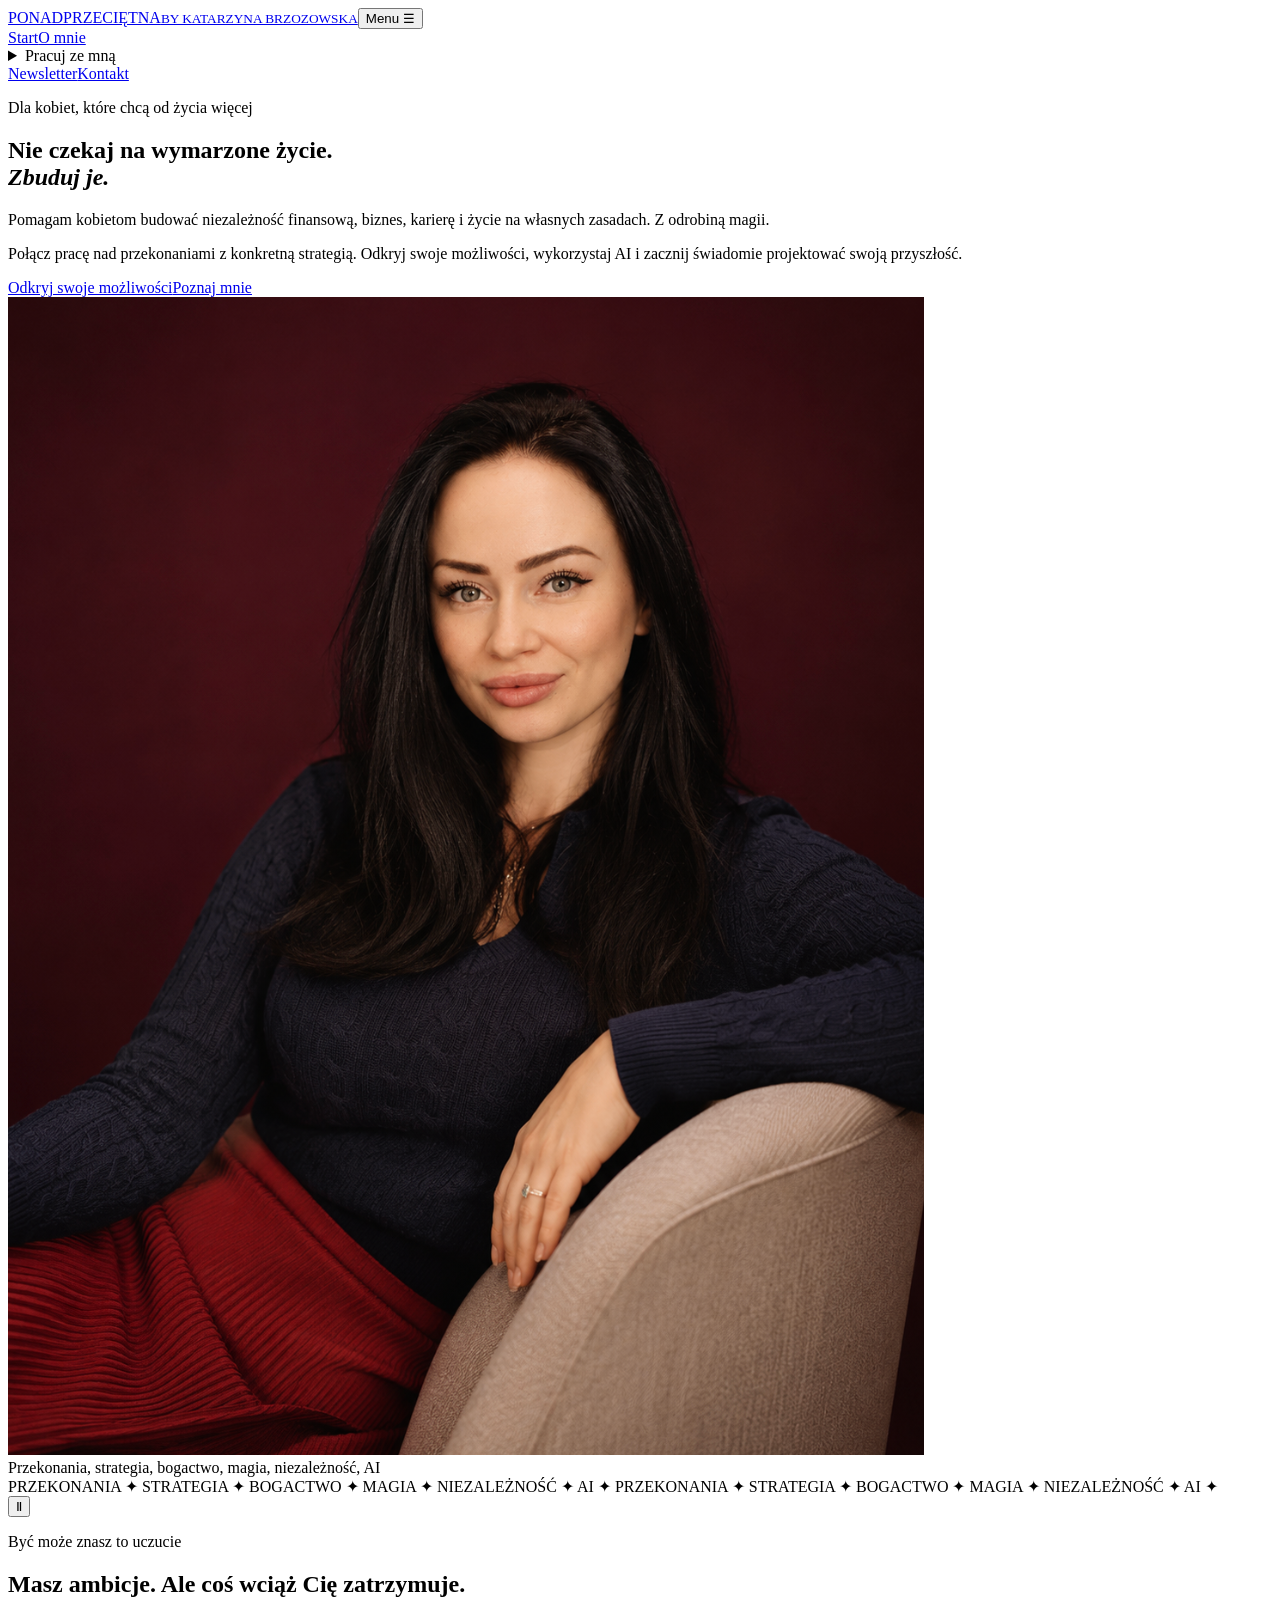
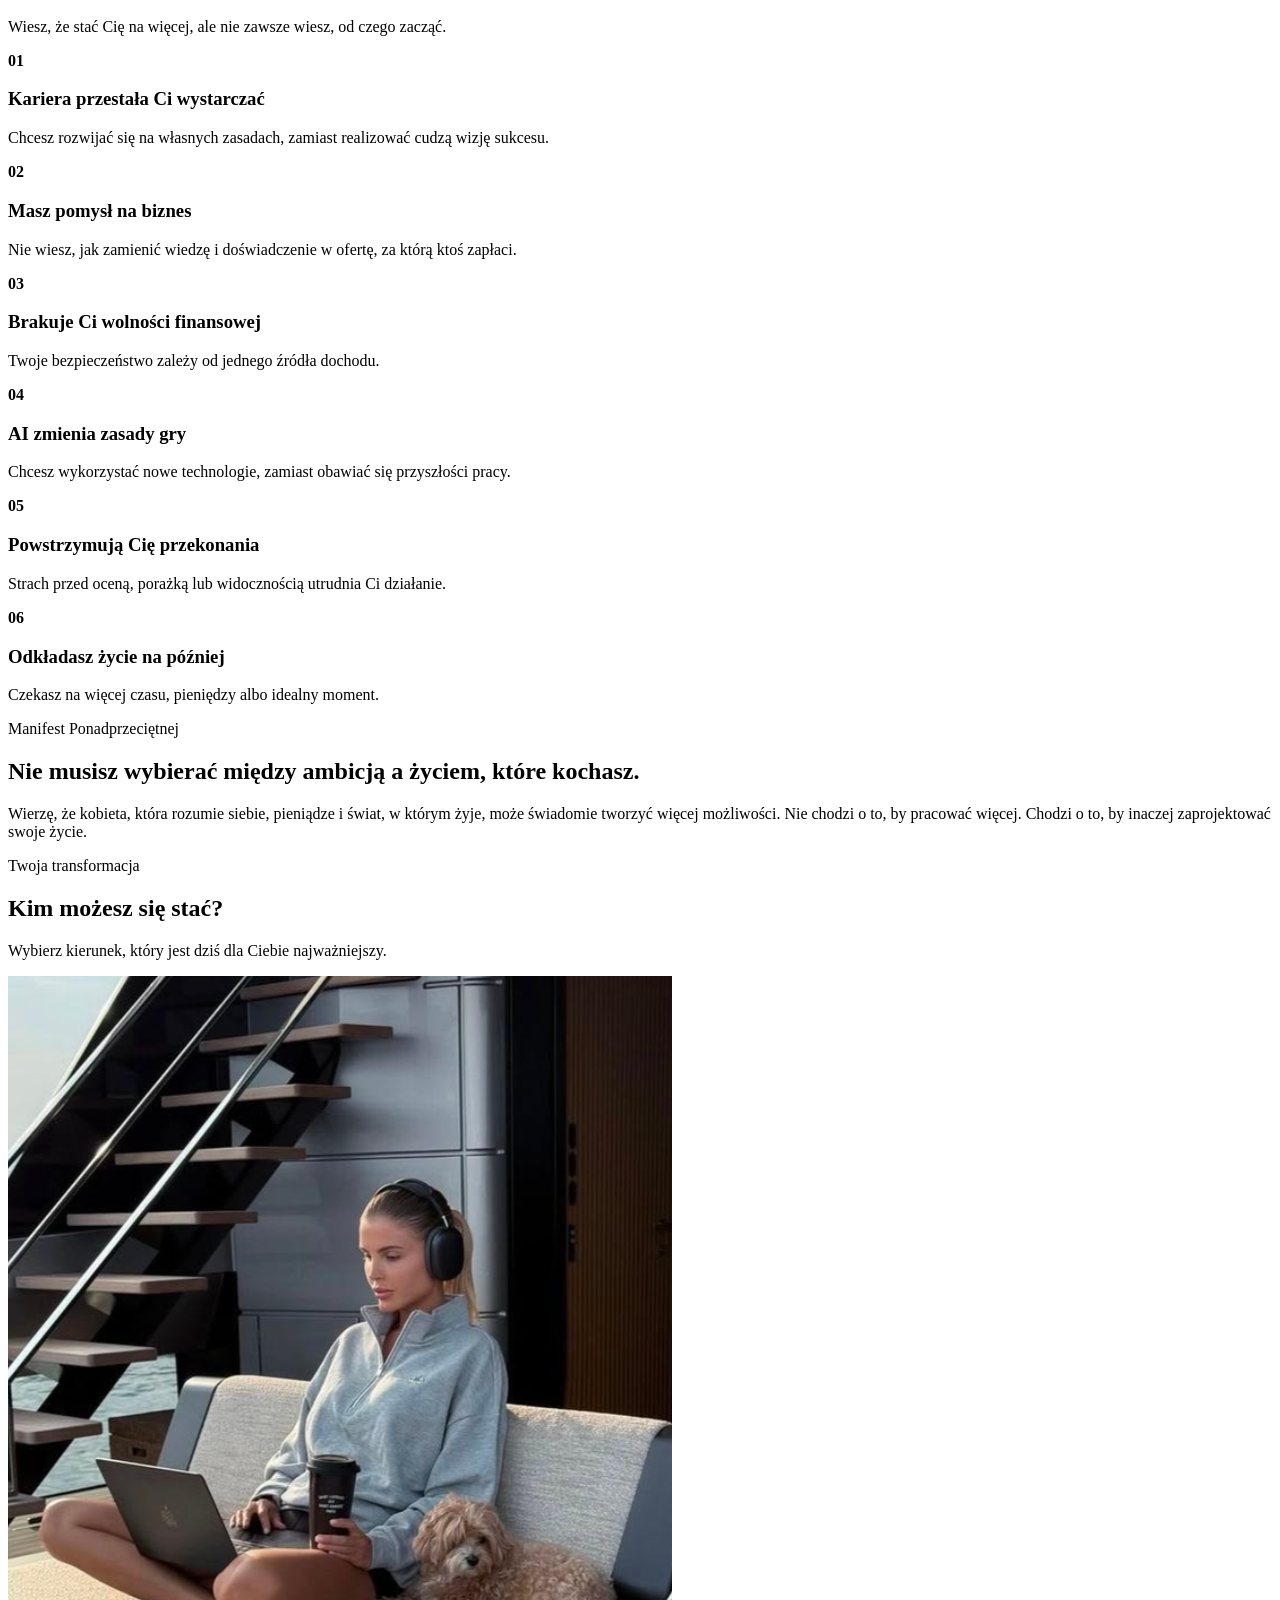
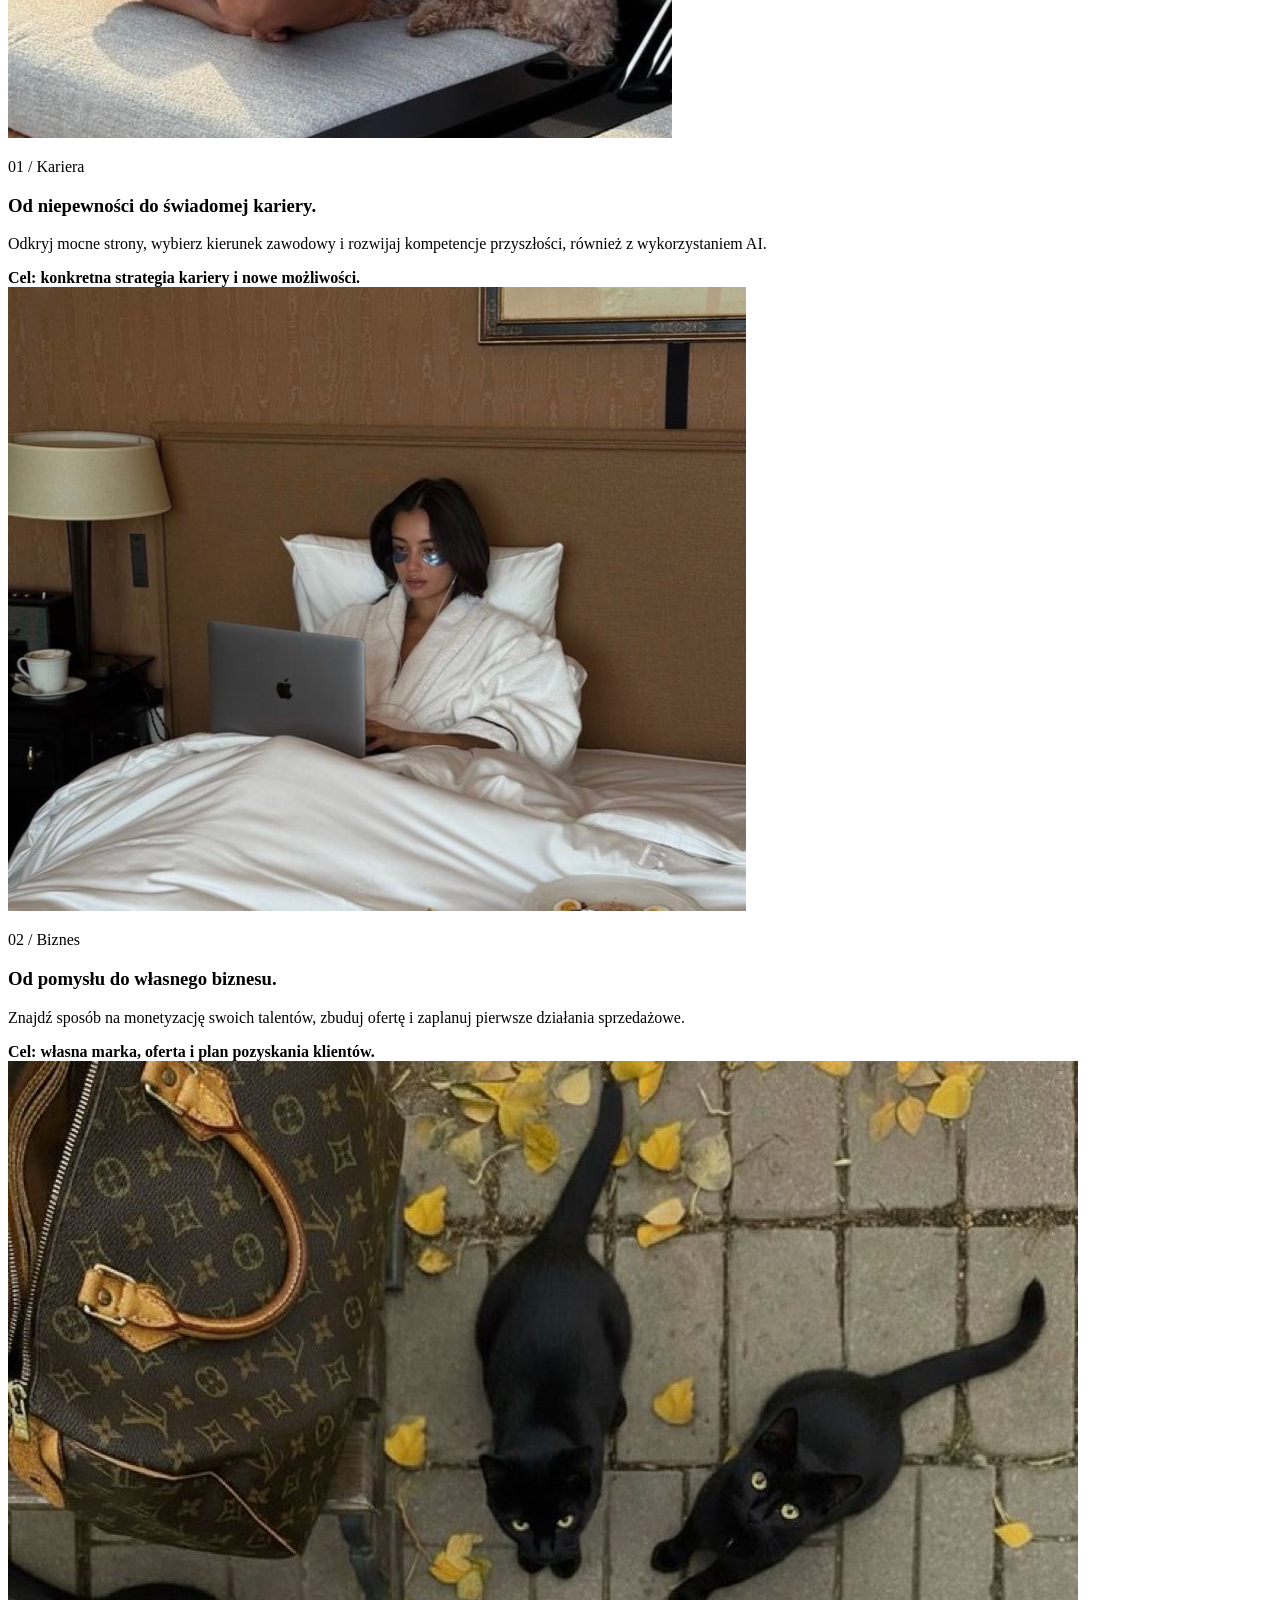
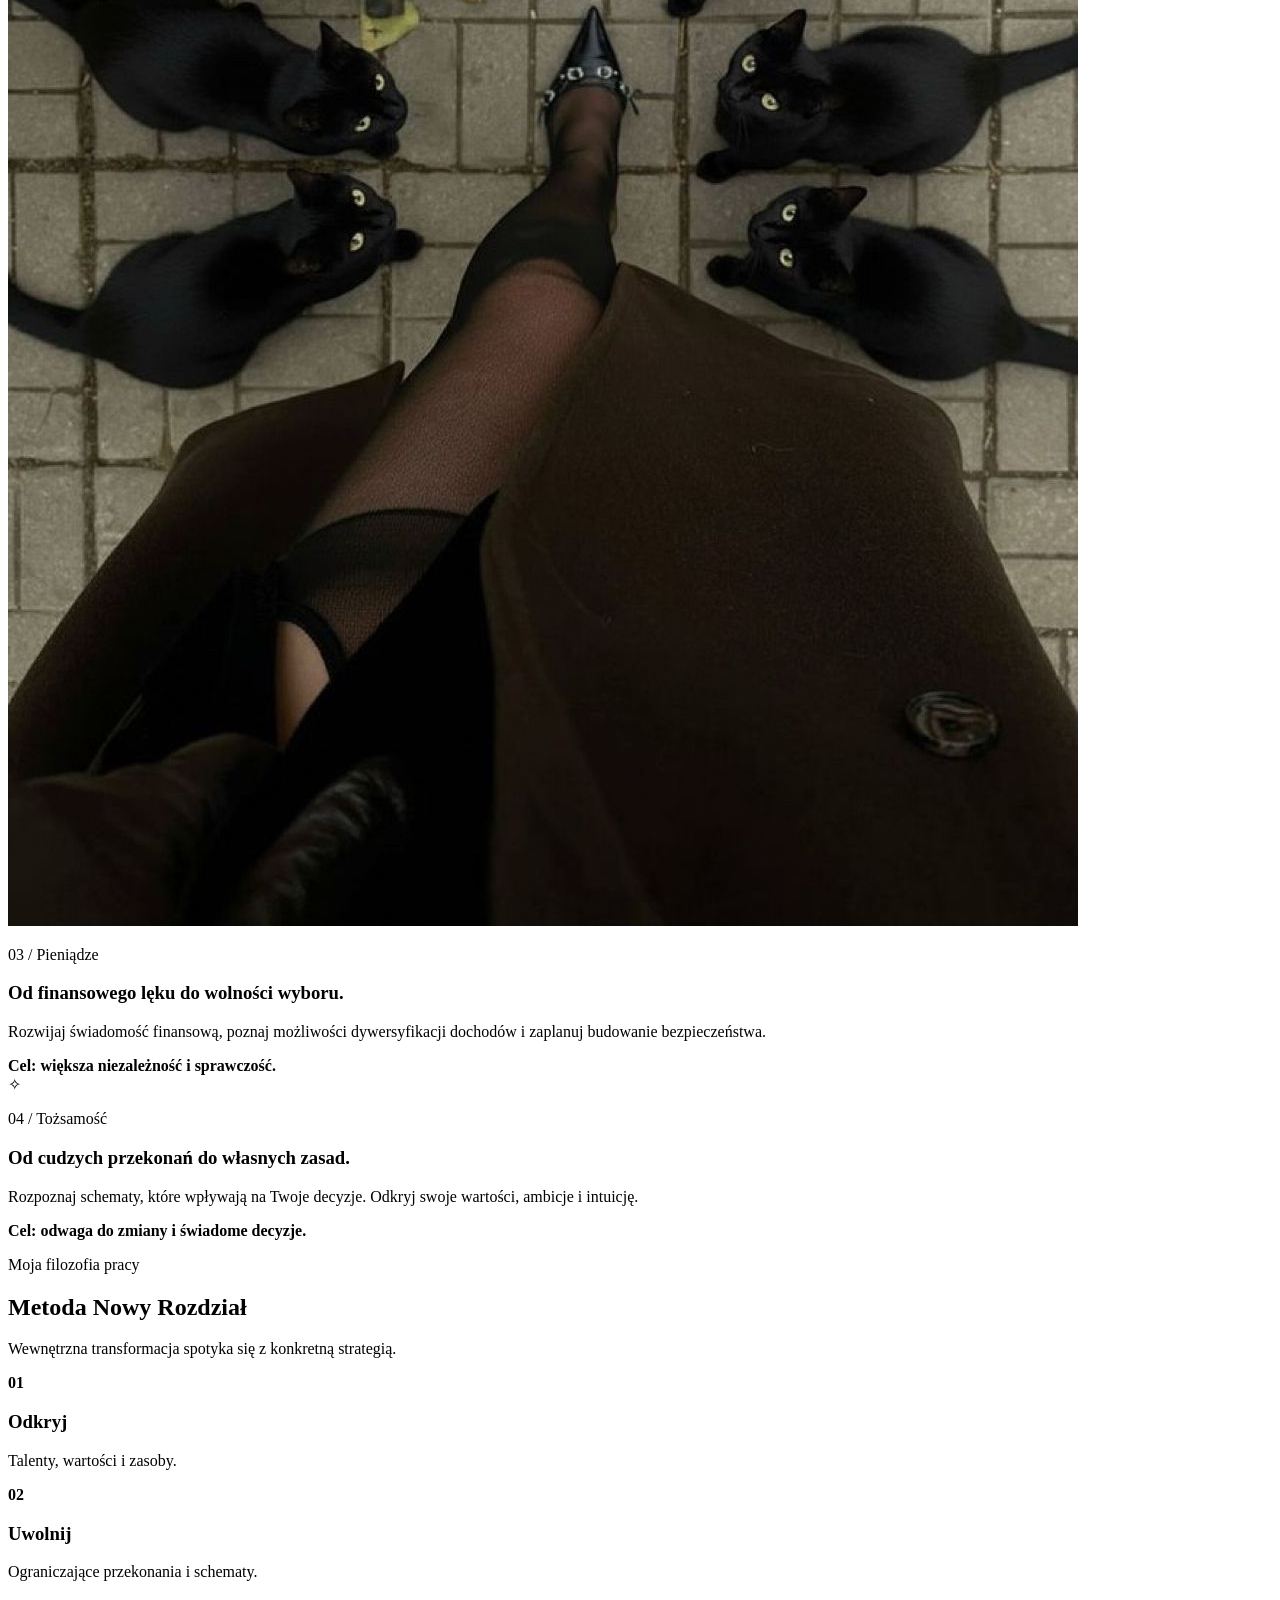
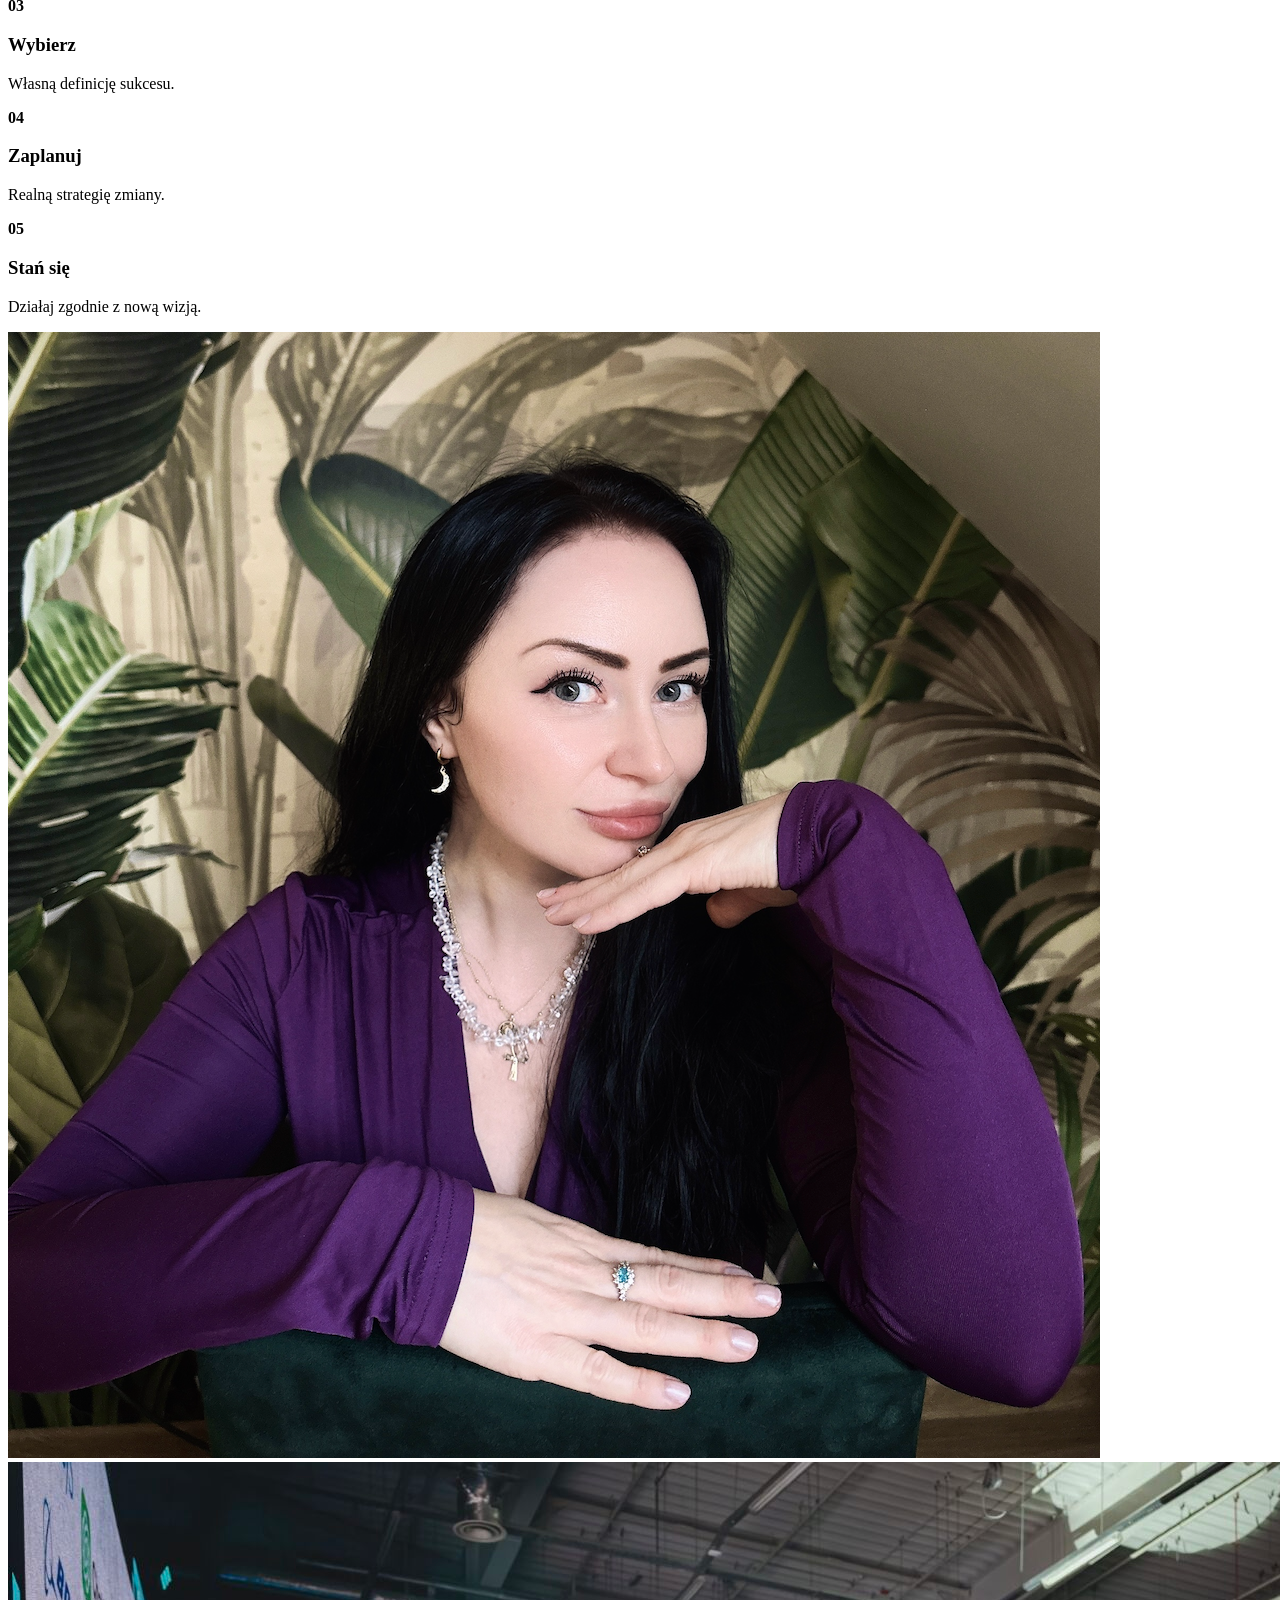
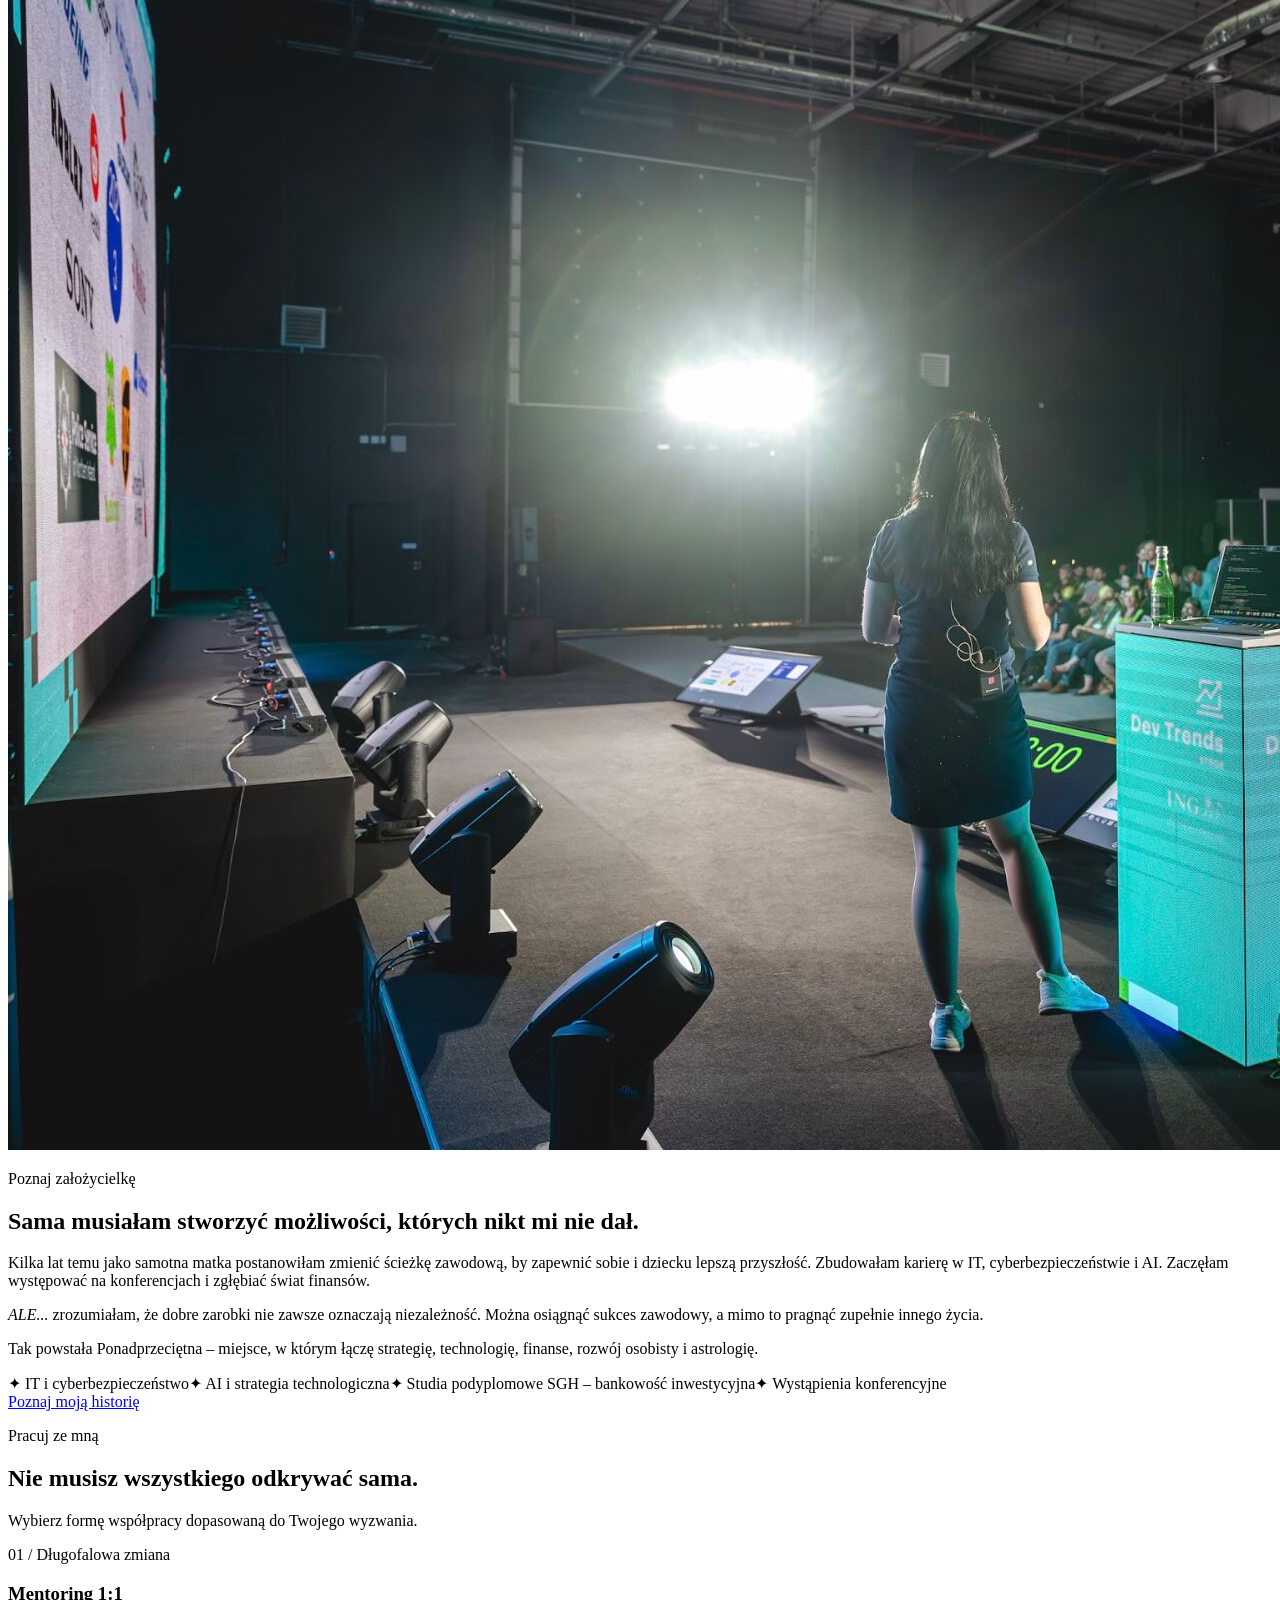
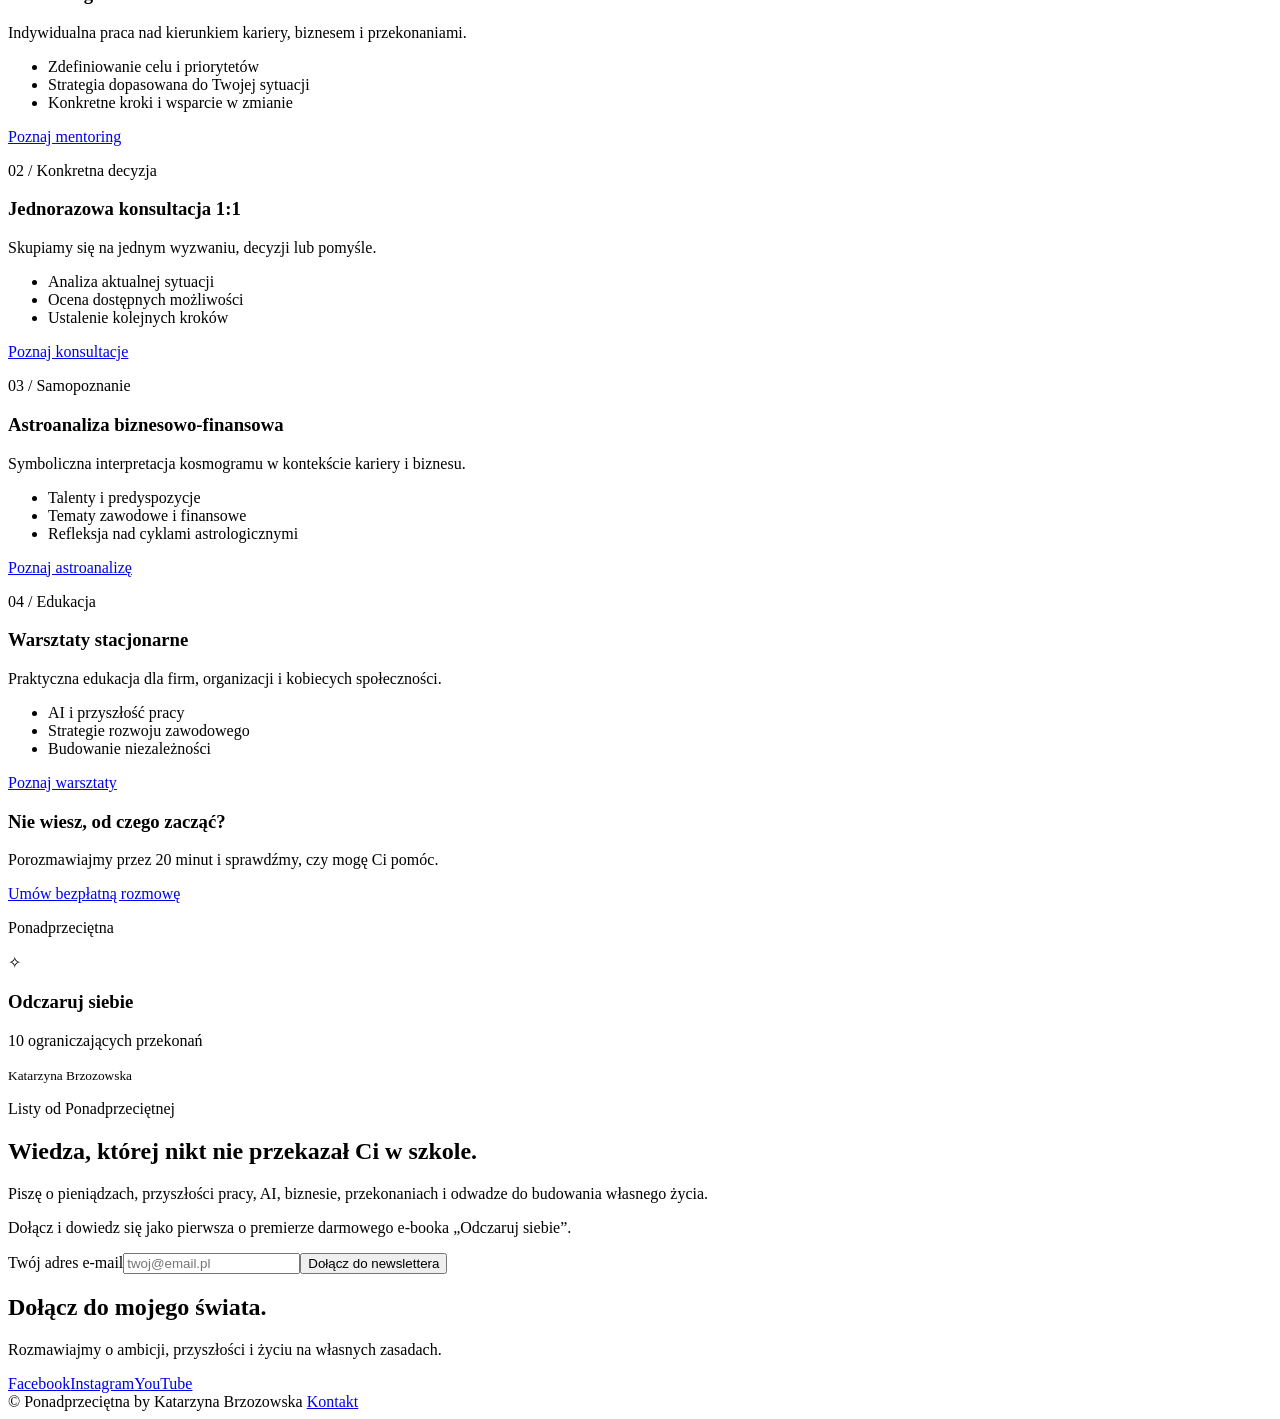
==== index.html @ dd45f4aa "Update index.html" ====
<!doctype html><html lang="pl"><head><meta charset="utf-8"><meta name="viewport" content="width=device-width,initial-scale=1"><title>Ponadprzeciętna | Kariera, biznes i niezależność</title><meta name="description" content="Katarzyna Brzozowska – mentoring, strategia kariery, biznes, niezależność finansowa i rozwój osobisty."><link rel="preconnect" href="https://fonts.googleapis.com"><link href="https://fonts.googleapis.com/css2?family=Bodoni+Moda:ital,wght@0,400;0,500;1,400&family=Inter:wght@400;500;600;700&display=swap" rel="stylesheet"><link rel="stylesheet" href="assets/home.css"></head><body>
<header><a class="logo" href="index.html">PONADPRZECIĘTNA<small>BY KATARZYNA BRZOZOWSKA</small></a><button class="menu" aria-expanded="false" aria-controls="nav">Menu ☰</button><nav id="nav"><a href="index.html" aria-current="page">Start</a><a href="about.html">O mnie</a><details><summary>Pracuj ze mną</summary><div><a href="mentoring.html">Mentoring 1:1</a><a href="konsultacje.html">Jednorazowa konsultacja 1:1</a><a href="astroanaliza.html">Astroanaliza biznesowo-finansowa</a><a href="warsztaty.html">Warsztaty stacjonarne</a></div></details><a href="#newsletter">Newsletter</a><a href="contact.html">Kontakt</a></nav></header>
<main><section class="hero"><div class="wrap split"><div><p class="eyebrow">Dla kobiet, które chcą od życia więcej</p><h1>Nie czekaj na wymarzone życie.<br><em>Zbuduj je.</em></h1><p class="lead">Pomagam kobietom budować niezależność finansową, biznes, karierę i życie na własnych zasadach. Z odrobiną magii.</p><p>Połącz pracę nad przekonaniami z konkretną strategią. Odkryj swoje możliwości, wykorzystaj AI i zacznij świadomie projektować swoją przyszłość.</p><div class="actions"><a class="btn" href="#transformacje">Odkryj swoje możliwości</a><a class="outline" href="#o-mnie">Poznaj mnie</a></div></div><img class="hero-photo" src="assets/hero.jpg" alt="Portret Katarzyny Brzozowskiej" fetchpriority="high"></div></section>
<div class="ticker"><span class="sr">Przekonania, strategia, bogactwo, magia, niezależność, AI</span><div class="track" aria-hidden="true"><span>PRZEKONANIA ✦ STRATEGIA ✦ BOGACTWO ✦ MAGIA ✦ NIEZALEŻNOŚĆ ✦ AI ✦ </span><span>PRZEKONANIA ✦ STRATEGIA ✦ BOGACTWO ✦ MAGIA ✦ NIEZALEŻNOŚĆ ✦ AI ✦ </span></div><button class="pause" aria-label="Wstrzymaj przesuwanie napisów" aria-pressed="false">Ⅱ</button></div>
<section class="light"><div class="wrap"><div class="intro"><p class="eyebrow">Być może znasz to uczucie</p><h2>Masz ambicje. Ale coś wciąż Cię zatrzymuje.</h2><p>Wiesz, że stać Cię na więcej, ale nie zawsze wiesz, od czego zacząć.</p></div><div class="problems">
<article><b>01</b><h3>Kariera przestała Ci wystarczać</h3><p>Chcesz rozwijać się na własnych zasadach, zamiast realizować cudzą wizję sukcesu.</p></article><article><b>02</b><h3>Masz pomysł na biznes</h3><p>Nie wiesz, jak zamienić wiedzę i doświadczenie w ofertę, za którą ktoś zapłaci.</p></article><article><b>03</b><h3>Brakuje Ci wolności finansowej</h3><p>Twoje bezpieczeństwo zależy od jednego źródła dochodu.</p></article><article><b>04</b><h3>AI zmienia zasady gry</h3><p>Chcesz wykorzystać nowe technologie, zamiast obawiać się przyszłości pracy.</p></article><article><b>05</b><h3>Powstrzymują Cię przekonania</h3><p>Strach przed oceną, porażką lub widocznością utrudnia Ci działanie.</p></article><article><b>06</b><h3>Odkładasz życie na później</h3><p>Czekasz na więcej czasu, pieniędzy albo idealny moment.</p></article></div></div></section>
<section class="manifest"><div class="wrap intro"><p class="eyebrow">Manifest Ponadprzeciętnej</p><h2>Nie musisz wybierać między ambicją a życiem, które kochasz.</h2><p>Wierzę, że kobieta, która rozumie siebie, pieniądze i świat, w którym żyje, może świadomie tworzyć więcej możliwości. Nie chodzi o to, by pracować więcej. Chodzi o to, by inaczej zaprojektować swoje życie.</p></div></section>
<section class="light" id="transformacje"><div class="wrap"><div class="intro"><p class="eyebrow">Twoja transformacja</p><h2>Kim możesz się stać?</h2><p>Wybierz kierunek, który jest dziś dla Ciebie najważniejszy.</p></div><div class="transforms">
<article><img src="assets/career.jpg" alt="Inspiracja zawodowa" loading="lazy"><div><p class="eyebrow">01 / Kariera</p><h3>Od niepewności do świadomej kariery.</h3><p>Odkryj mocne strony, wybierz kierunek zawodowy i rozwijaj kompetencje przyszłości, również z wykorzystaniem AI.</p><strong>Cel: konkretna strategia kariery i nowe możliwości.</strong></div></article>
<article><img src="assets/business.jpg" alt="Inspiracja biznesowa" loading="lazy"><div><p class="eyebrow">02 / Biznes</p><h3>Od pomysłu do własnego biznesu.</h3><p>Znajdź sposób na monetyzację swoich talentów, zbuduj ofertę i zaplanuj pierwsze działania sprzedażowe.</p><strong>Cel: własna marka, oferta i plan pozyskania klientów.</strong></div></article>
<article><img src="assets/freedom.jpg" alt="Inspiracja niezależnością" loading="lazy"><div><p class="eyebrow">03 / Pieniądze</p><h3>Od finansowego lęku do wolności wyboru.</h3><p>Rozwijaj świadomość finansową, poznaj możliwości dywersyfikacji dochodów i zaplanuj budowanie bezpieczeństwa.</p><strong>Cel: większa niezależność i sprawczość.</strong></div></article>
<article><div class="symbol" aria-hidden="true">✧</div><div><p class="eyebrow">04 / Tożsamość</p><h3>Od cudzych przekonań do własnych zasad.</h3><p>Rozpoznaj schematy, które wpływają na Twoje decyzje. Odkryj swoje wartości, ambicje i intuicję.</p><strong>Cel: odwaga do zmiany i świadome decyzje.</strong></div></article></div></div></section>
<section><div class="wrap"><div class="intro"><p class="eyebrow">Moja filozofia pracy</p><h2>Metoda Nowy Rozdział</h2><p>Wewnętrzna transformacja spotyka się z konkretną strategią.</p></div><div class="steps"><article><b>01</b><h3>Odkryj</h3><p>Talenty, wartości i zasoby.</p></article><article><b>02</b><h3>Uwolnij</h3><p>Ograniczające przekonania i schematy.</p></article><article><b>03</b><h3>Wybierz</h3><p>Własną definicję sukcesu.</p></article><article><b>04</b><h3>Zaplanuj</h3><p>Realną strategię zmiany.</p></article><article><b>05</b><h3>Stań się</h3><p>Działaj zgodnie z nową wizją.</p></article></div></div></section>
<section class="bio" id="o-mnie"><div class="wrap split"><div><img class="bio-photo" src="assets/kate.jpg" alt="Katarzyna Brzozowska" loading="lazy"><img class="stage" src="assets/workshops.jpg" alt="Wystąpienie na konferencji" loading="lazy"></div><div><p class="eyebrow">Poznaj założycielkę</p><h2>Sama musiałam stworzyć możliwości, których nikt mi nie dał.</h2><p>Kilka lat temu jako samotna matka postanowiłam zmienić ścieżkę zawodową, by zapewnić sobie i dziecku lepszą przyszłość. Zbudowałam karierę w IT, cyberbezpieczeństwie i AI. Zaczęłam występować na konferencjach i zgłębiać świat finansów.</p><p><em>ALE...</em> zrozumiałam, że dobre zarobki nie zawsze oznaczają niezależność. Można osiągnąć sukces zawodowy, a mimo to pragnąć zupełnie innego życia.</p><p>Tak powstała Ponadprzeciętna – miejsce, w którym łączę strategię, technologię, finanse, rozwój osobisty i astrologię.</p><div class="credentials"><span>✦ IT i cyberbezpieczeństwo</span><span>✦ AI i strategia technologiczna</span><span>✦ Studia podyplomowe SGH – bankowość inwestycyjna</span><span>✦ Wystąpienia konferencyjne</span></div><a class="btn" href="about.html">Poznaj moją historię</a></div></div></section>
<section class="light" id="oferta"><div class="wrap"><div class="intro"><p class="eyebrow">Pracuj ze mną</p><h2>Nie musisz wszystkiego odkrywać sama.</h2><p>Wybierz formę współpracy dopasowaną do Twojego wyzwania.</p></div><div class="offers">
<article><p class="eyebrow">01 / Długofalowa zmiana</p><h3>Mentoring 1:1</h3><p>Indywidualna praca nad kierunkiem kariery, biznesem i przekonaniami.</p><ul><li>Zdefiniowanie celu i priorytetów</li><li>Strategia dopasowana do Twojej sytuacji</li><li>Konkretne kroki i wsparcie w zmianie</li></ul><a class="btn" href="mentoring.html">Poznaj mentoring</a></article>
<article><p class="eyebrow">02 / Konkretna decyzja</p><h3>Jednorazowa konsultacja 1:1</h3><p>Skupiamy się na jednym wyzwaniu, decyzji lub pomyśle.</p><ul><li>Analiza aktualnej sytuacji</li><li>Ocena dostępnych możliwości</li><li>Ustalenie kolejnych kroków</li></ul><a class="btn" href="konsultacje.html">Poznaj konsultacje</a></article>
<article><p class="eyebrow">03 / Samopoznanie</p><h3>Astroanaliza biznesowo-finansowa</h3><p>Symboliczna interpretacja kosmogramu w kontekście kariery i biznesu.</p><ul><li>Talenty i predyspozycje</li><li>Tematy zawodowe i finansowe</li><li>Refleksja nad cyklami astrologicznymi</li></ul><a class="btn" href="astroanaliza.html">Poznaj astroanalizę</a></article>
<article><p class="eyebrow">04 / Edukacja</p><h3>Warsztaty stacjonarne</h3><p>Praktyczna edukacja dla firm, organizacji i kobiecych społeczności.</p><ul><li>AI i przyszłość pracy</li><li>Strategie rozwoju zawodowego</li><li>Budowanie niezależności</li></ul><a class="btn" href="warsztaty.html">Poznaj warsztaty</a></article></div><div class="intro call"><h3>Nie wiesz, od czego zacząć?</h3><p>Porozmawiajmy przez 20 minut i sprawdźmy, czy mogę Ci pomóc.</p><a class="btn" href="https://tidycal.com/katarzynabrzozowskapoland/20-minute-meeting">Umów bezpłatną rozmowę</a></div></div></section>
<section id="newsletter"><div class="wrap news"><div class="book"><p class="eyebrow">Ponadprzeciętna</p><div class="star">✧</div><h3>Odczaruj siebie</h3><p>10 ograniczających przekonań</p><small>Katarzyna Brzozowska</small></div><div><p class="eyebrow">Listy od Ponadprzeciętnej</p><h2>Wiedza, której nikt nie przekazał Ci w szkole.</h2><p>Piszę o pieniądzach, przyszłości pracy, AI, biznesie, przekonaniach i odwadze do budowania własnego życia.</p><p>Dołącz i dowiedz się jako pierwsza o premierze darmowego e-booka „Odczaruj siebie”.</p><form action="https://app.kit.com/forms/9523028/subscriptions" method="post"><label for="email">Twój adres e-mail</label><input id="email" name="email_address" type="email" autocomplete="email" required placeholder="twoj@email.pl"><button class="btn" type="submit">Dołącz do newslettera</button></form></div></div></section>
<section class="manifest"><div class="wrap intro"><h2>Dołącz do mojego świata.</h2><p>Rozmawiajmy o ambicji, przyszłości i życiu na własnych zasadach.</p><div class="social"><a href="https://www.facebook.com/katarzynabrzozowskaofficial">Facebook</a><a href="https://www.instagram.com/katarzynabrzozowskaofficial/">Instagram</a><a href="https://www.youtube.com/@KatarzynaBrzozowskaOfficial">YouTube</a></div></div></section></main><footer>© Ponadprzeciętna by Katarzyna Brzozowska <a href="contact.html">Kontakt</a></footer>
<script>const menu=document.querySelector('.menu'),nav=document.querySelector('nav'),drop=nav.querySelector('details');menu.addEventListener('click',()=>{const open=nav.classList.toggle('open');menu.setAttribute('aria-expanded',open)});document.addEventListener('click',e=>{if(!drop.contains(e.target))drop.open=false});document.addEventListener('keydown',e=>{if(e.key==='Escape'){drop.open=false;nav.classList.remove('open');menu.setAttribute('aria-expanded','false')}});const pause=document.querySelector('.pause');pause.addEventListener('click',()=>{const stopped=document.querySelector('.ticker').classList.toggle('paused');pause.setAttribute('aria-pressed',stopped);pause.setAttribute('aria-label',stopped?'Wznów przesuwanie napisów':'Wstrzymaj przesuwanie napisów');pause.textContent=stopped?'▶':'Ⅱ'});</script></body></html>
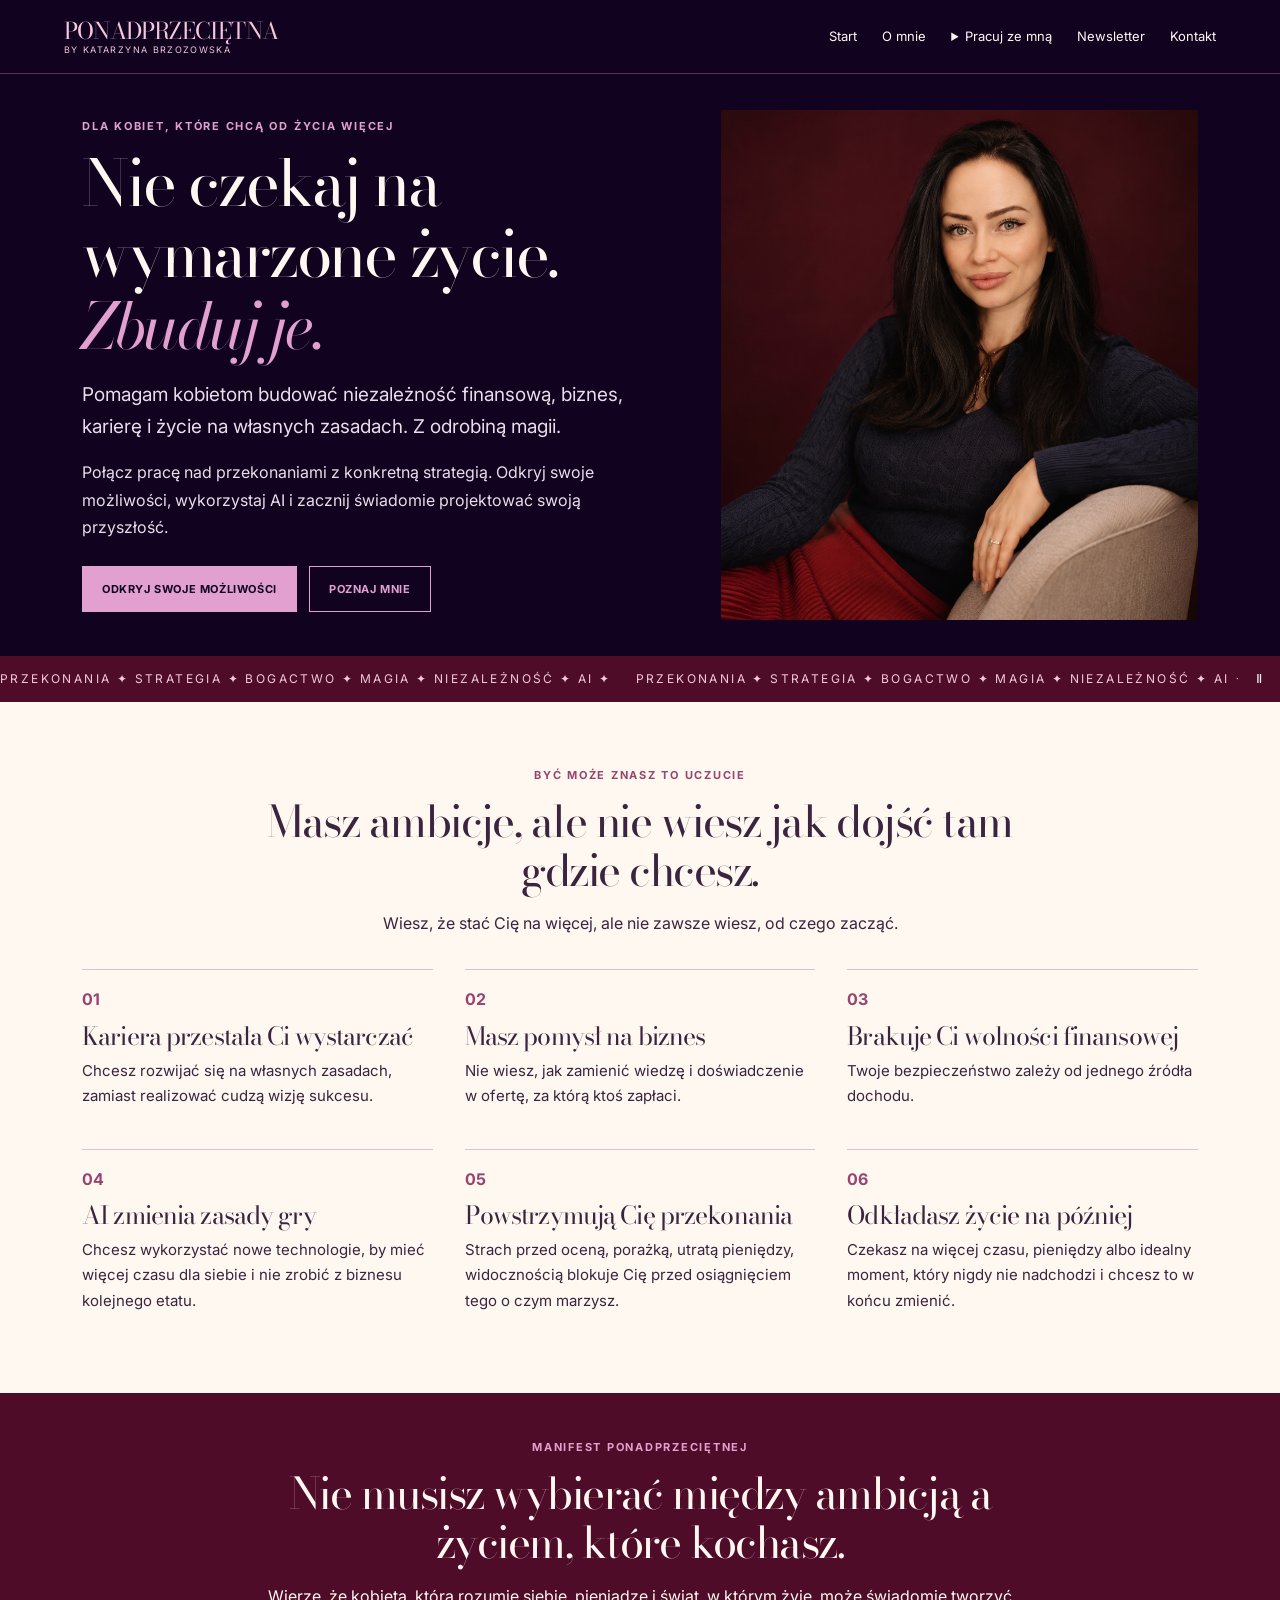
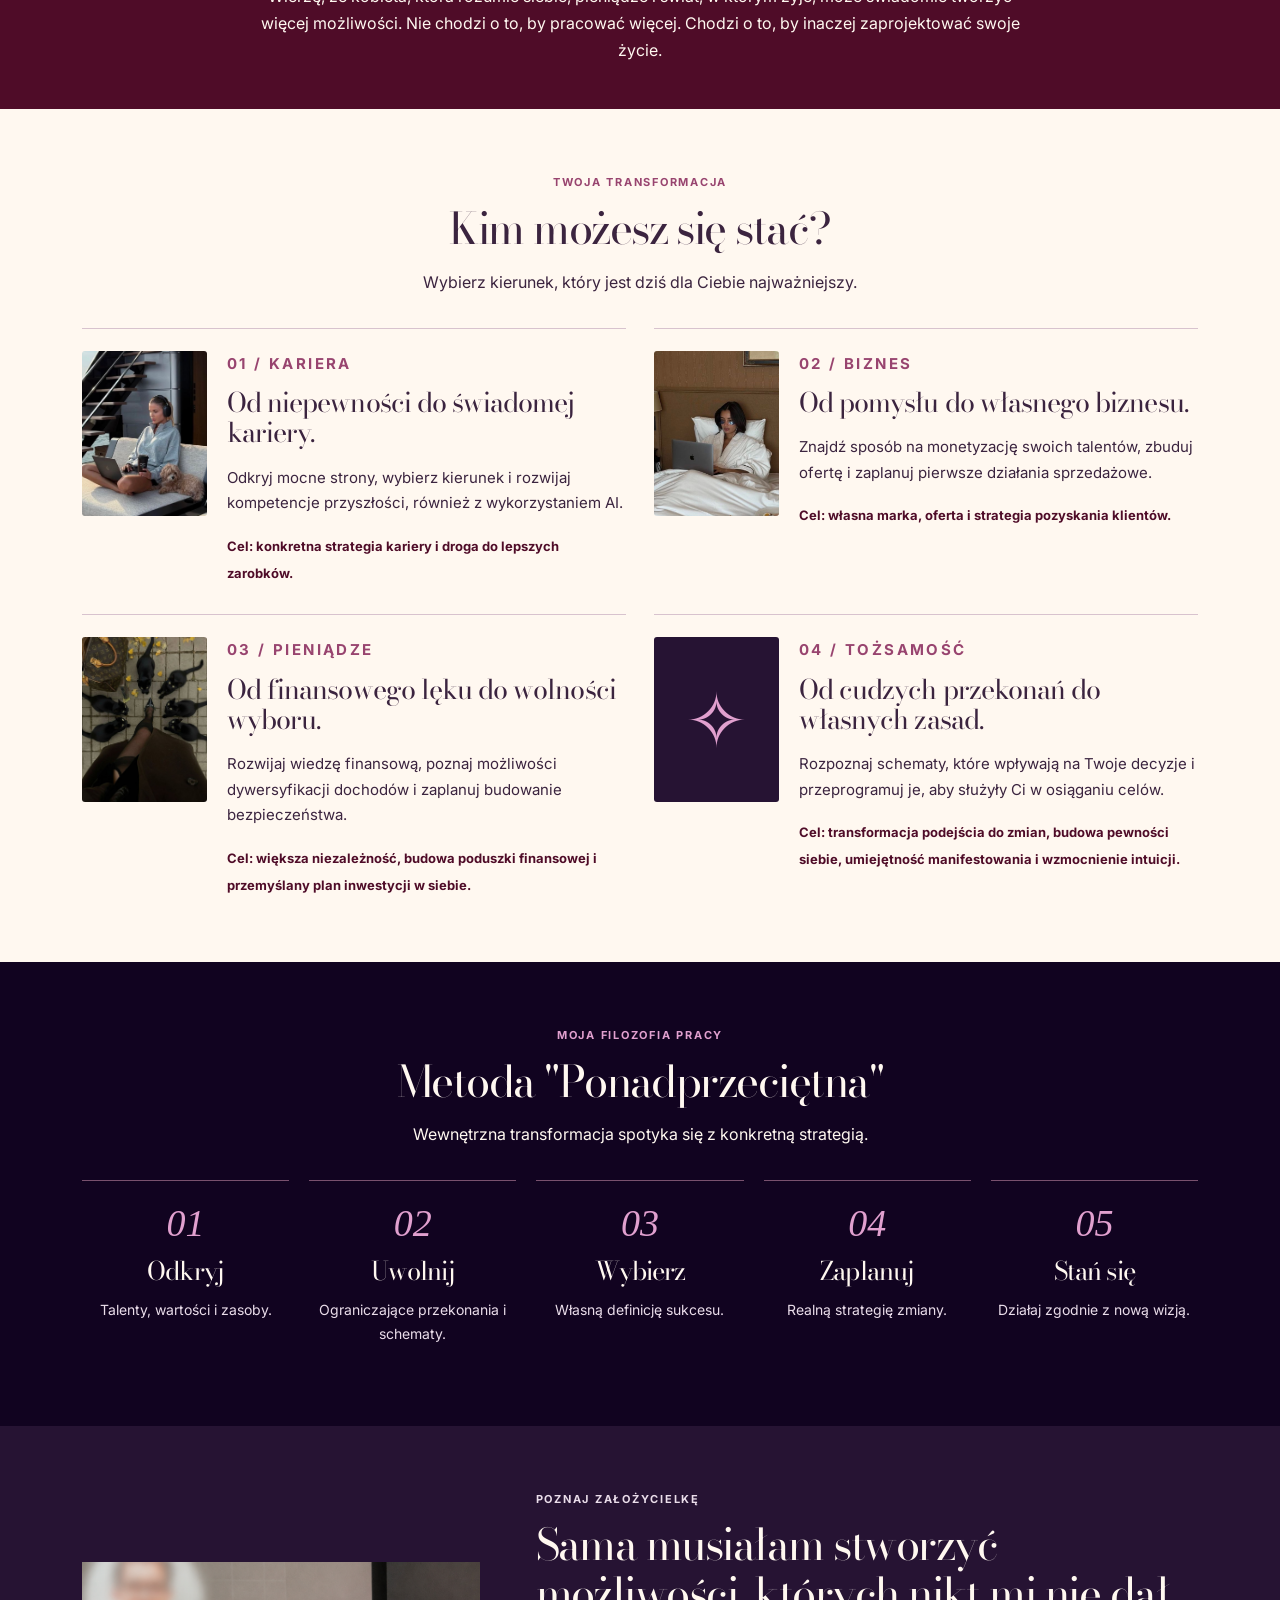
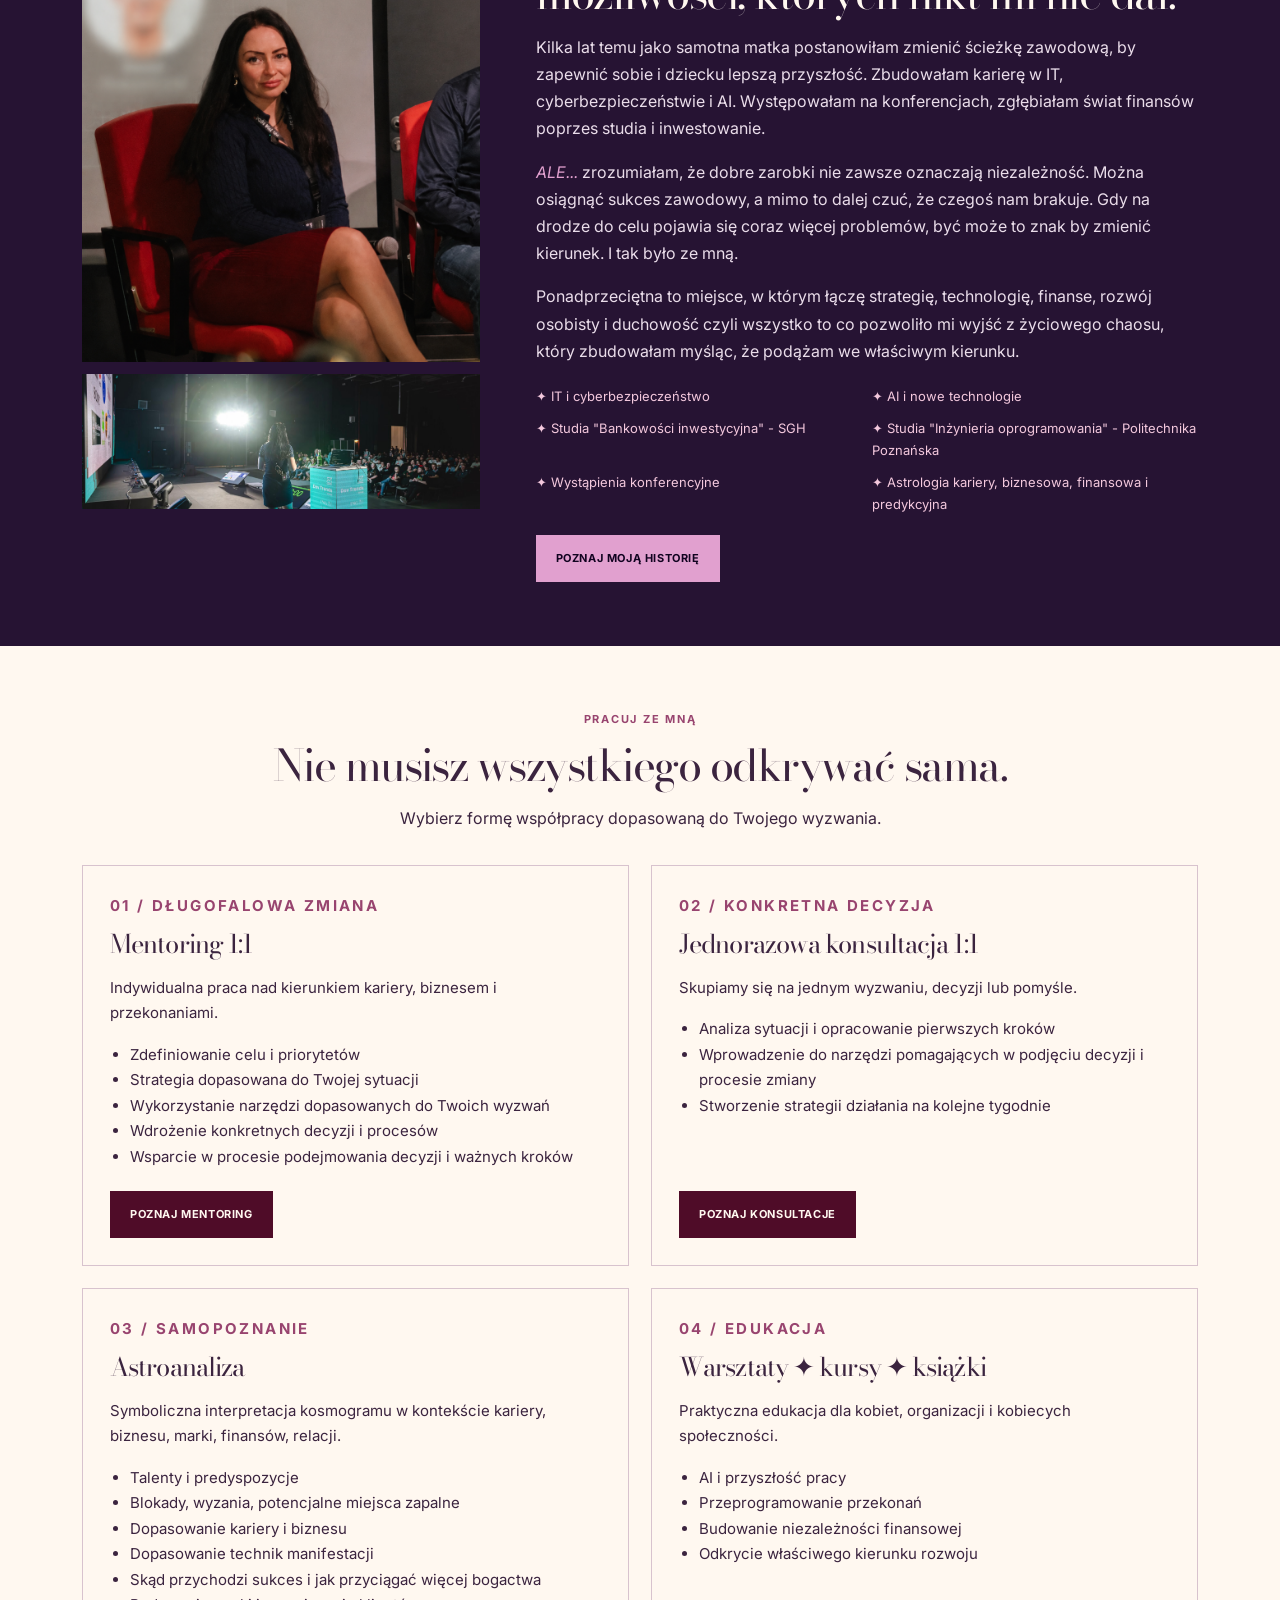
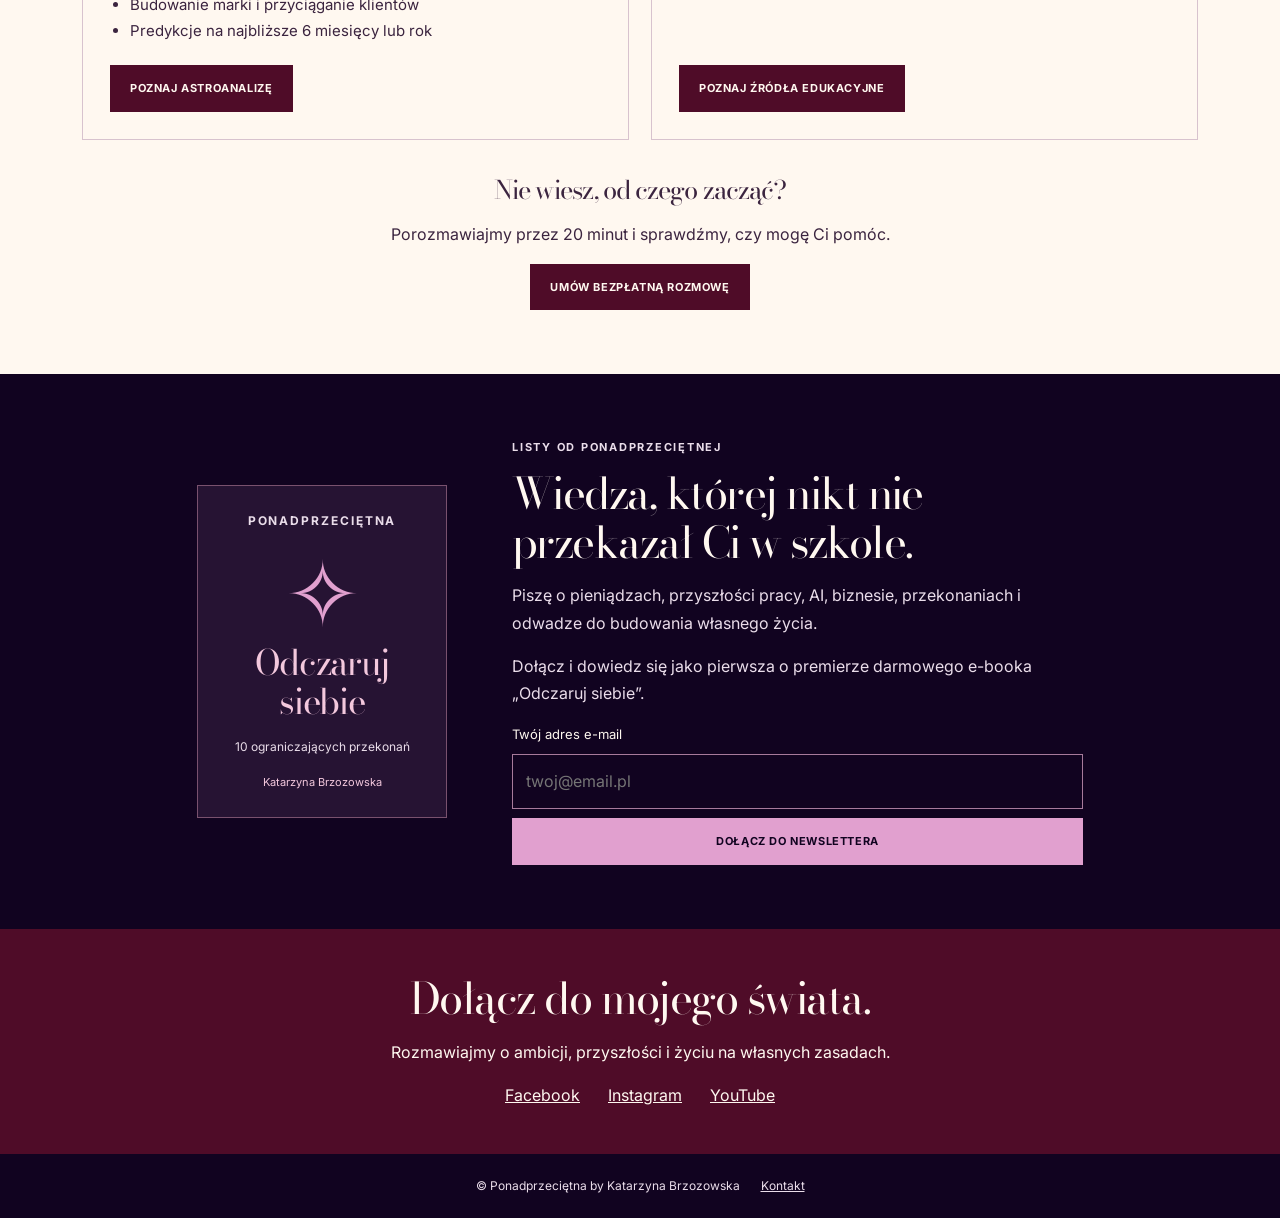
==== commit 1e205a4c: "Update index.html" ====
--- a/index.html
+++ b/index.html
@@ -1,23 +1,347 @@
-<!doctype html><html lang="pl"><head><meta charset="utf-8"><meta name="viewport" content="width=device-width,initial-scale=1"><title>Ponadprzeciętna | Kariera, biznes i niezależność</title><meta name="description" content="Katarzyna Brzozowska – mentoring, strategia kariery, biznes, niezależność finansowa i rozwój osobisty."><link rel="preconnect" href="https://fonts.googleapis.com"><link href="https://fonts.googleapis.com/css2?family=Bodoni+Moda:ital,wght@0,400;0,500;1,400&family=Inter:wght@400;500;600;700&display=swap" rel="stylesheet"><link rel="stylesheet" href="assets/home.css"></head><body>
-<header><a class="logo" href="index.html">PONADPRZECIĘTNA<small>BY KATARZYNA BRZOZOWSKA</small></a><button class="menu" aria-expanded="false" aria-controls="nav">Menu ☰</button><nav id="nav"><a href="index.html" aria-current="page">Start</a><a href="about.html">O mnie</a><details><summary>Pracuj ze mną</summary><div><a href="mentoring.html">Mentoring 1:1</a><a href="konsultacje.html">Jednorazowa konsultacja 1:1</a><a href="astroanaliza.html">Astroanaliza biznesowo-finansowa</a><a href="warsztaty.html">Warsztaty stacjonarne</a></div></details><a href="#newsletter">Newsletter</a><a href="contact.html">Kontakt</a></nav></header>
-<main><section class="hero"><div class="wrap split"><div><p class="eyebrow">Dla kobiet, które chcą od życia więcej</p><h1>Nie czekaj na wymarzone życie.<br><em>Zbuduj je.</em></h1><p class="lead">Pomagam kobietom budować niezależność finansową, biznes, karierę i życie na własnych zasadach. Z odrobiną magii.</p><p>Połącz pracę nad przekonaniami z konkretną strategią. Odkryj swoje możliwości, wykorzystaj AI i zacznij świadomie projektować swoją przyszłość.</p><div class="actions"><a class="btn" href="#transformacje">Odkryj swoje możliwości</a><a class="outline" href="#o-mnie">Poznaj mnie</a></div></div><img class="hero-photo" src="assets/hero.jpg" alt="Portret Katarzyny Brzozowskiej" fetchpriority="high"></div></section>
-<div class="ticker"><span class="sr">Przekonania, strategia, bogactwo, magia, niezależność, AI</span><div class="track" aria-hidden="true"><span>PRZEKONANIA ✦ STRATEGIA ✦ BOGACTWO ✦ MAGIA ✦ NIEZALEŻNOŚĆ ✦ AI ✦ </span><span>PRZEKONANIA ✦ STRATEGIA ✦ BOGACTWO ✦ MAGIA ✦ NIEZALEŻNOŚĆ ✦ AI ✦ </span></div><button class="pause" aria-label="Wstrzymaj przesuwanie napisów" aria-pressed="false">Ⅱ</button></div>
-<section class="light"><div class="wrap"><div class="intro"><p class="eyebrow">Być może znasz to uczucie</p><h2>Masz ambicje. Ale coś wciąż Cię zatrzymuje.</h2><p>Wiesz, że stać Cię na więcej, ale nie zawsze wiesz, od czego zacząć.</p></div><div class="problems">
-<article><b>01</b><h3>Kariera przestała Ci wystarczać</h3><p>Chcesz rozwijać się na własnych zasadach, zamiast realizować cudzą wizję sukcesu.</p></article><article><b>02</b><h3>Masz pomysł na biznes</h3><p>Nie wiesz, jak zamienić wiedzę i doświadczenie w ofertę, za którą ktoś zapłaci.</p></article><article><b>03</b><h3>Brakuje Ci wolności finansowej</h3><p>Twoje bezpieczeństwo zależy od jednego źródła dochodu.</p></article><article><b>04</b><h3>AI zmienia zasady gry</h3><p>Chcesz wykorzystać nowe technologie, zamiast obawiać się przyszłości pracy.</p></article><article><b>05</b><h3>Powstrzymują Cię przekonania</h3><p>Strach przed oceną, porażką lub widocznością utrudnia Ci działanie.</p></article><article><b>06</b><h3>Odkładasz życie na później</h3><p>Czekasz na więcej czasu, pieniędzy albo idealny moment.</p></article></div></div></section>
-<section class="manifest"><div class="wrap intro"><p class="eyebrow">Manifest Ponadprzeciętnej</p><h2>Nie musisz wybierać między ambicją a życiem, które kochasz.</h2><p>Wierzę, że kobieta, która rozumie siebie, pieniądze i świat, w którym żyje, może świadomie tworzyć więcej możliwości. Nie chodzi o to, by pracować więcej. Chodzi o to, by inaczej zaprojektować swoje życie.</p></div></section>
-<section class="light" id="transformacje"><div class="wrap"><div class="intro"><p class="eyebrow">Twoja transformacja</p><h2>Kim możesz się stać?</h2><p>Wybierz kierunek, który jest dziś dla Ciebie najważniejszy.</p></div><div class="transforms">
-<article><img src="assets/career.jpg" alt="Inspiracja zawodowa" loading="lazy"><div><p class="eyebrow">01 / Kariera</p><h3>Od niepewności do świadomej kariery.</h3><p>Odkryj mocne strony, wybierz kierunek zawodowy i rozwijaj kompetencje przyszłości, również z wykorzystaniem AI.</p><strong>Cel: konkretna strategia kariery i nowe możliwości.</strong></div></article>
-<article><img src="assets/business.jpg" alt="Inspiracja biznesowa" loading="lazy"><div><p class="eyebrow">02 / Biznes</p><h3>Od pomysłu do własnego biznesu.</h3><p>Znajdź sposób na monetyzację swoich talentów, zbuduj ofertę i zaplanuj pierwsze działania sprzedażowe.</p><strong>Cel: własna marka, oferta i plan pozyskania klientów.</strong></div></article>
-<article><img src="assets/freedom.jpg" alt="Inspiracja niezależnością" loading="lazy"><div><p class="eyebrow">03 / Pieniądze</p><h3>Od finansowego lęku do wolności wyboru.</h3><p>Rozwijaj świadomość finansową, poznaj możliwości dywersyfikacji dochodów i zaplanuj budowanie bezpieczeństwa.</p><strong>Cel: większa niezależność i sprawczość.</strong></div></article>
-<article><div class="symbol" aria-hidden="true">✧</div><div><p class="eyebrow">04 / Tożsamość</p><h3>Od cudzych przekonań do własnych zasad.</h3><p>Rozpoznaj schematy, które wpływają na Twoje decyzje. Odkryj swoje wartości, ambicje i intuicję.</p><strong>Cel: odwaga do zmiany i świadome decyzje.</strong></div></article></div></div></section>
-<section><div class="wrap"><div class="intro"><p class="eyebrow">Moja filozofia pracy</p><h2>Metoda Nowy Rozdział</h2><p>Wewnętrzna transformacja spotyka się z konkretną strategią.</p></div><div class="steps"><article><b>01</b><h3>Odkryj</h3><p>Talenty, wartości i zasoby.</p></article><article><b>02</b><h3>Uwolnij</h3><p>Ograniczające przekonania i schematy.</p></article><article><b>03</b><h3>Wybierz</h3><p>Własną definicję sukcesu.</p></article><article><b>04</b><h3>Zaplanuj</h3><p>Realną strategię zmiany.</p></article><article><b>05</b><h3>Stań się</h3><p>Działaj zgodnie z nową wizją.</p></article></div></div></section>
-<section class="bio" id="o-mnie"><div class="wrap split"><div><img class="bio-photo" src="assets/kate.jpg" alt="Katarzyna Brzozowska" loading="lazy"><img class="stage" src="assets/workshops.jpg" alt="Wystąpienie na konferencji" loading="lazy"></div><div><p class="eyebrow">Poznaj założycielkę</p><h2>Sama musiałam stworzyć możliwości, których nikt mi nie dał.</h2><p>Kilka lat temu jako samotna matka postanowiłam zmienić ścieżkę zawodową, by zapewnić sobie i dziecku lepszą przyszłość. Zbudowałam karierę w IT, cyberbezpieczeństwie i AI. Zaczęłam występować na konferencjach i zgłębiać świat finansów.</p><p><em>ALE...</em> zrozumiałam, że dobre zarobki nie zawsze oznaczają niezależność. Można osiągnąć sukces zawodowy, a mimo to pragnąć zupełnie innego życia.</p><p>Tak powstała Ponadprzeciętna – miejsce, w którym łączę strategię, technologię, finanse, rozwój osobisty i astrologię.</p><div class="credentials"><span>✦ IT i cyberbezpieczeństwo</span><span>✦ AI i strategia technologiczna</span><span>✦ Studia podyplomowe SGH – bankowość inwestycyjna</span><span>✦ Wystąpienia konferencyjne</span></div><a class="btn" href="about.html">Poznaj moją historię</a></div></div></section>
-<section class="light" id="oferta"><div class="wrap"><div class="intro"><p class="eyebrow">Pracuj ze mną</p><h2>Nie musisz wszystkiego odkrywać sama.</h2><p>Wybierz formę współpracy dopasowaną do Twojego wyzwania.</p></div><div class="offers">
-<article><p class="eyebrow">01 / Długofalowa zmiana</p><h3>Mentoring 1:1</h3><p>Indywidualna praca nad kierunkiem kariery, biznesem i przekonaniami.</p><ul><li>Zdefiniowanie celu i priorytetów</li><li>Strategia dopasowana do Twojej sytuacji</li><li>Konkretne kroki i wsparcie w zmianie</li></ul><a class="btn" href="mentoring.html">Poznaj mentoring</a></article>
-<article><p class="eyebrow">02 / Konkretna decyzja</p><h3>Jednorazowa konsultacja 1:1</h3><p>Skupiamy się na jednym wyzwaniu, decyzji lub pomyśle.</p><ul><li>Analiza aktualnej sytuacji</li><li>Ocena dostępnych możliwości</li><li>Ustalenie kolejnych kroków</li></ul><a class="btn" href="konsultacje.html">Poznaj konsultacje</a></article>
-<article><p class="eyebrow">03 / Samopoznanie</p><h3>Astroanaliza biznesowo-finansowa</h3><p>Symboliczna interpretacja kosmogramu w kontekście kariery i biznesu.</p><ul><li>Talenty i predyspozycje</li><li>Tematy zawodowe i finansowe</li><li>Refleksja nad cyklami astrologicznymi</li></ul><a class="btn" href="astroanaliza.html">Poznaj astroanalizę</a></article>
-<article><p class="eyebrow">04 / Edukacja</p><h3>Warsztaty stacjonarne</h3><p>Praktyczna edukacja dla firm, organizacji i kobiecych społeczności.</p><ul><li>AI i przyszłość pracy</li><li>Strategie rozwoju zawodowego</li><li>Budowanie niezależności</li></ul><a class="btn" href="warsztaty.html">Poznaj warsztaty</a></article></div><div class="intro call"><h3>Nie wiesz, od czego zacząć?</h3><p>Porozmawiajmy przez 20 minut i sprawdźmy, czy mogę Ci pomóc.</p><a class="btn" href="https://tidycal.com/katarzynabrzozowskapoland/20-minute-meeting">Umów bezpłatną rozmowę</a></div></div></section>
-<section id="newsletter"><div class="wrap news"><div class="book"><p class="eyebrow">Ponadprzeciętna</p><div class="star">✧</div><h3>Odczaruj siebie</h3><p>10 ograniczających przekonań</p><small>Katarzyna Brzozowska</small></div><div><p class="eyebrow">Listy od Ponadprzeciętnej</p><h2>Wiedza, której nikt nie przekazał Ci w szkole.</h2><p>Piszę o pieniądzach, przyszłości pracy, AI, biznesie, przekonaniach i odwadze do budowania własnego życia.</p><p>Dołącz i dowiedz się jako pierwsza o premierze darmowego e-booka „Odczaruj siebie”.</p><form action="https://app.kit.com/forms/9523028/subscriptions" method="post"><label for="email">Twój adres e-mail</label><input id="email" name="email_address" type="email" autocomplete="email" required placeholder="twoj@email.pl"><button class="btn" type="submit">Dołącz do newslettera</button></form></div></div></section>
-<section class="manifest"><div class="wrap intro"><h2>Dołącz do mojego świata.</h2><p>Rozmawiajmy o ambicji, przyszłości i życiu na własnych zasadach.</p><div class="social"><a href="https://www.facebook.com/katarzynabrzozowskaofficial">Facebook</a><a href="https://www.instagram.com/katarzynabrzozowskaofficial/">Instagram</a><a href="https://www.youtube.com/@KatarzynaBrzozowskaOfficial">YouTube</a></div></div></section></main><footer>© Ponadprzeciętna by Katarzyna Brzozowska <a href="contact.html">Kontakt</a></footer>
-<script>const menu=document.querySelector('.menu'),nav=document.querySelector('nav'),drop=nav.querySelector('details');menu.addEventListener('click',()=>{const open=nav.classList.toggle('open');menu.setAttribute('aria-expanded',open)});document.addEventListener('click',e=>{if(!drop.contains(e.target))drop.open=false});document.addEventListener('keydown',e=>{if(e.key==='Escape'){drop.open=false;nav.classList.remove('open');menu.setAttribute('aria-expanded','false')}});const pause=document.querySelector('.pause');pause.addEventListener('click',()=>{const stopped=document.querySelector('.ticker').classList.toggle('paused');pause.setAttribute('aria-pressed',stopped);pause.setAttribute('aria-label',stopped?'Wznów przesuwanie napisów':'Wstrzymaj przesuwanie napisów');pause.textContent=stopped?'▶':'Ⅱ'});</script></body></html>
-
+<!doctype html>
+<html lang="pl">
+  <head>
+    <meta charset="utf-8">
+    <meta name="viewport" content="width=device-width,initial-scale=1">
+    <title>Ponadprzeciętna | Kariera, biznes i niezależność</title>
+    <meta name="description" content="Katarzyna Brzozowska – mentoring, strategia kariery, biznes, niezależność finansowa i rozwój osobisty.">
+    <link rel="preconnect" href="https://fonts.googleapis.com">
+    <link href="https://fonts.googleapis.com/css2?family=Bodoni+Moda:ital,wght@0,400;0,500;1,400&family=Inter:wght@400;500;600;700&display=swap" rel="stylesheet">
+    <link rel="stylesheet" href="assets/home.css">
+  </head>
+  <body>
+    <header>
+      <a class="logo" href="index.html">PONADPRZECIĘTNA<small>BY KATARZYNA BRZOZOWSKA</small></a>
+      <button class="menu" aria-expanded="false" aria-controls="nav">Menu ☰</button>
+      <nav id="nav">
+        <a href="index.html" aria-current="page">Start</a>
+        <a href="about.html">O mnie</a>
+        <details>
+          <summary>Pracuj ze mną</summary>
+          <div>
+            <a href="mentoring.html">Mentoring 1:1</a>
+            <a href="konsultacje.html">Jednorazowa konsultacja 1:1</a>
+            <a href="astroanaliza.html">Astroanaliza</a>
+            <a href="warsztaty.html">Warsztaty i kursy</a>
+          </div>
+        </details>
+        <a href="https://katarzynabrzozowska.kit.com/bc1f413abd">
+            Newsletter
+        </a>
+        <a href="contact.html">Kontakt</a>
+      </nav>
+    </header>
+    <main>
+      <section class="hero">
+        <div class="wrap split">
+          <div>
+            <p class="eyebrow">Dla kobiet, które chcą od życia więcej</p>
+            <h1>Nie czekaj na wymarzone życie.<br><em>Zbuduj je.</em></h1>
+            <p class="lead">Pomagam kobietom budować niezależność finansową, biznes, karierę i życie na własnych zasadach. Z odrobiną magii.</p>
+            <p>Połącz pracę nad przekonaniami z konkretną strategią. Odkryj swoje możliwości, wykorzystaj AI i zacznij świadomie projektować swoją przyszłość.</p>
+            <div class="actions">
+              <a class="btn" href="#transformacje">Odkryj swoje możliwości</a>
+              <a class="outline" href="#o-mnie">Poznaj mnie</a>
+            </div>
+          </div>
+          <img class="hero-photo" src="assets/hero.jpg" alt="Portret Katarzyny Brzozowskiej" fetchpriority="high">
+        </div>
+      </section>
+      <div class="ticker">
+        <span class="sr">Przekonania, strategia, bogactwo, magia, niezależność, AI</span>
+        <div class="track" aria-hidden="true">
+          <span>PRZEKONANIA ✦ STRATEGIA ✦ BOGACTWO ✦ MAGIA ✦ NIEZALEŻNOŚĆ ✦ AI ✦ </span><span>PRZEKONANIA ✦ STRATEGIA ✦ BOGACTWO ✦ MAGIA ✦ NIEZALEŻNOŚĆ ✦ AI ✦ </span>
+        </div>
+        <button class="pause" aria-label="Wstrzymaj przesuwanie napisów" aria-pressed="false">Ⅱ</button>
+      </div>
+      <section class="light">
+        <div class="wrap">
+          <div class="intro">
+            <p class="eyebrow">Być może znasz to uczucie</p>
+            <h2>Masz ambicje, ale nie wiesz jak dojść tam gdzie chcesz.</h2>
+            <p>Wiesz, że stać Cię na więcej, ale nie zawsze wiesz, od czego zacząć.</p>
+          </div>
+          <div class="problems">
+            <article>
+              <b>01</b>
+              <h3>Kariera przestała Ci wystarczać</h3>
+              <p>Chcesz rozwijać się na własnych zasadach, zamiast realizować cudzą wizję sukcesu.</p>
+            </article>
+            <article>
+              <b>02</b>
+              <h3>Masz pomysł na biznes</h3>
+              <p>Nie wiesz, jak zamienić wiedzę i doświadczenie w ofertę, za którą ktoś zapłaci.</p>
+            </article>
+            <article>
+              <b>03</b>
+              <h3>Brakuje Ci wolności finansowej</h3>
+              <p>Twoje bezpieczeństwo zależy od jednego źródła dochodu.</p>
+            </article>
+            <article>
+              <b>04</b>
+              <h3>AI zmienia zasady gry</h3>
+              <p>Chcesz wykorzystać nowe technologie, by mieć więcej czasu dla siebie i nie zrobić z biznesu kolejnego etatu.</p>
+            </article>
+            <article>
+              <b>05</b>
+              <h3>Powstrzymują Cię przekonania</h3>
+              <p>Strach przed oceną, porażką, utratą pieniędzy, widocznością blokuje Cię przed osiągnięciem tego o czym marzysz.</p>
+            </article>
+            <article>
+              <b>06</b>
+              <h3>Odkładasz życie na później</h3>
+              <p>Czekasz na więcej czasu, pieniędzy albo idealny moment, który nigdy nie nadchodzi i chcesz to w końcu zmienić.</p>
+            </article>
+          </div>
+        </div>
+      </section>
+      <section class="manifest">
+        <div class="wrap intro">
+          <p class="eyebrow">Manifest Ponadprzeciętnej</p>
+          <h2>Nie musisz wybierać między ambicją a życiem, które kochasz.</h2>
+          <p>Wierzę, że kobieta, która rozumie siebie, pieniądze i świat, w którym żyje, może świadomie tworzyć więcej możliwości. Nie chodzi o to, by pracować więcej. Chodzi o to, by inaczej zaprojektować swoje życie.</p>
+        </div>
+      </section>
+      <section class="light" id="transformacje">
+        <div class="wrap">
+          <div class="intro">
+            <p class="eyebrow">Twoja transformacja</p>
+            <h2>Kim możesz się stać?</h2>
+            <p>Wybierz kierunek, który jest dziś dla Ciebie najważniejszy.</p>
+          </div>
+          <div class="transforms">
+            <article>
+              <img src="assets/career.jpg" alt="Inspiracja zawodowa" loading="lazy">
+              <div>
+                <p class="eyebrow">01 / Kariera</p>
+                <h3>Od niepewności do świadomej kariery.</h3>
+                <p>Odkryj mocne strony, wybierz kierunek i rozwijaj kompetencje przyszłości, również z wykorzystaniem AI.</p>
+                <strong>Cel: konkretna strategia kariery i droga do lepszych zarobków.</strong>
+              </div>
+            </article>
+            <article>
+              <img src="assets/business.jpg" alt="Inspiracja biznesowa" loading="lazy">
+              <div>
+                <p class="eyebrow">02 / Biznes</p>
+                <h3>Od pomysłu do własnego biznesu.</h3>
+                <p>Znajdź sposób na monetyzację swoich talentów, zbuduj ofertę i zaplanuj pierwsze działania sprzedażowe.</p>
+                <strong>Cel: własna marka, oferta i strategia pozyskania klientów.</strong>
+              </div>
+            </article>
+            <article>
+              <img src="assets/freedom.jpg" alt="Inspiracja niezależnością" loading="lazy">
+              <div>
+                <p class="eyebrow">03 / Pieniądze</p>
+                <h3>Od finansowego lęku do wolności wyboru.</h3>
+                <p>Rozwijaj wiedzę finansową, poznaj możliwości dywersyfikacji dochodów i zaplanuj budowanie bezpieczeństwa.</p>
+                <strong>Cel: większa niezależność, budowa poduszki finansowej i przemyślany plan inwestycji w siebie.</strong>
+              </div>
+            </article>
+            <article>
+              <div class="symbol" aria-hidden="true">
+                ✧
+              </div>
+              <div>
+                <p class="eyebrow">04 / Tożsamość</p>
+                <h3>Od cudzych przekonań do własnych zasad.</h3>
+                <p>Rozpoznaj schematy, które wpływają na Twoje decyzje i przeprogramuj je, aby służyły Ci w osiąganiu celów.</p>
+                <strong>Cel: transformacja podejścia do zmian, budowa pewności siebie, umiejętność manifestowania i wzmocnienie intuicji.</strong>
+              </div>
+            </article>
+          </div>
+        </div>
+      </section>
+      <section>
+        <div class="wrap">
+          <div class="intro">
+            <p class="eyebrow">Moja filozofia pracy</p>
+            <h2>Metoda "Ponadprzeciętna"</h2>
+            <p>Wewnętrzna transformacja spotyka się z konkretną strategią.</p>
+          </div>
+          <div class="steps">
+            <article>
+              <b>01</b>
+              <h3>Odkryj</h3>
+              <p>Talenty, wartości i zasoby.</p>
+            </article>
+            <article>
+              <b>02</b>
+              <h3>Uwolnij</h3>
+              <p>Ograniczające przekonania i schematy.</p>
+            </article>
+            <article>
+              <b>03</b>
+              <h3>Wybierz</h3>
+              <p>Własną definicję sukcesu.</p>
+            </article>
+            <article>
+              <b>04</b>
+              <h3>Zaplanuj</h3>
+              <p>Realną strategię zmiany.</p>
+            </article>
+            <article>
+              <b>05</b>
+              <h3>Stań się</h3>
+              <p>Działaj zgodnie z nową wizją.</p>
+            </article>
+          </div>
+        </div>
+      </section>
+      <section class="bio" id="o-mnie">
+        <div class="wrap split">
+          <div>
+            <img class="bio-photo" src="assets/stage.jpg" alt="Katarzyna Brzozowska" loading="lazy">
+            <img class="stage" src="assets/workshops.jpg" alt="Wystąpienie na konferencji" loading="lazy">
+          </div>
+          <div>
+            <p class="eyebrow">Poznaj założycielkę</p>
+            <h2>Sama musiałam stworzyć możliwości, których nikt mi nie dał.</h2>
+            <p>Kilka lat temu jako samotna matka postanowiłam zmienić ścieżkę zawodową, by zapewnić sobie i dziecku lepszą przyszłość. Zbudowałam karierę w IT, cyberbezpieczeństwie i AI. Występowałam na konferencjach, zgłębiałam świat finansów poprzes studia i inwestowanie.</p>
+            <p><em>ALE...</em> zrozumiałam, że dobre zarobki nie zawsze oznaczają niezależność. Można osiągnąć sukces zawodowy, a mimo to dalej czuć, że czegoś nam brakuje. Gdy na drodze do celu pojawia się coraz więcej problemów, być może to znak by zmienić kierunek. I tak było ze mną.</p>
+            <p>Ponadprzeciętna to miejsce, w którym łączę strategię, technologię, finanse, rozwój osobisty i duchowość czyli wszystko to co pozwoliło mi wyjść z życiowego chaosu, który zbudowałam myśląc, że podążam we właściwym kierunku.</p>
+            <div class="credentials">
+              <span>✦ IT i cyberbezpieczeństwo</span><span>✦ AI i nowe technologie</span><span>✦ Studia "Bankowości inwestycyjna" - SGH </span><span>✦ Studia "Inżynieria oprogramowania" - Politechnika Poznańska </span><span>✦ Wystąpienia konferencyjne</span><span>✦ Astrologia kariery, biznesowa, finansowa i predykcyjna</span>
+            </div>
+            <a class="btn" href="about.html">Poznaj moją historię</a>
+          </div>
+        </div>
+      </section>
+      <section class="light" id="oferta">
+        <div class="wrap">
+          <div class="intro">
+            <p class="eyebrow">Pracuj ze mną</p>
+            <h2>Nie musisz wszystkiego odkrywać sama.</h2>
+            <p>Wybierz formę współpracy dopasowaną do Twojego wyzwania.</p>
+          </div>
+          <div class="offers">
+            <article>
+              <p class="eyebrow">01 / Długofalowa zmiana</p>
+              <h3>Mentoring 1:1</h3>
+              <p>Indywidualna praca nad kierunkiem kariery, biznesem i przekonaniami.</p>
+              <ul>
+                <li>Zdefiniowanie celu i priorytetów</li>
+                <li>Strategia dopasowana do Twojej sytuacji</li>
+                <li>Wykorzystanie narzędzi dopasowanych do Twoich wyzwań</li>
+                <li>Wdrożenie konkretnych decyzji i procesów</li>
+                <li>Wsparcie w procesie podejmowania decyzji i ważnych kroków</li>
+              </ul>
+              <a class="btn" href="mentoring.html">Poznaj mentoring</a>
+            </article>
+            <article>
+              <p class="eyebrow">02 / Konkretna decyzja</p>
+              <h3>Jednorazowa konsultacja 1:1</h3>
+              <p>Skupiamy się na jednym wyzwaniu, decyzji lub pomyśle.</p>
+              <ul>
+                <li>Analiza sytuacji i opracowanie pierwszych kroków</li>
+                <li>Wprowadzenie do narzędzi pomagających w podjęciu decyzji i procesie zmiany</li>
+                <li>Stworzenie strategii działania na kolejne tygodnie</li>
+              </ul>
+              <a class="btn" href="konsultacje.html">Poznaj konsultacje</a>
+            </article>
+            <article>
+              <p class="eyebrow">03 / Samopoznanie</p>
+              <h3>Astroanaliza</h3>
+              <p>Symboliczna interpretacja kosmogramu w kontekście kariery, biznesu, marki, finansów, relacji.</p>
+              <ul>
+                <li>Talenty i predyspozycje</li>
+                <li>Blokady, wyzania, potencjalne miejsca zapalne</li>
+                <li>Dopasowanie kariery i biznesu</li>
+                <li>Dopasowanie technik manifestacji</li>
+                <li>Skąd przychodzi sukces i jak przyciągać więcej bogactwa</li>
+                <li>Budowanie marki i przyciąganie klientów</li>
+                <li>Predykcje na najbliższe 6 miesięcy lub rok</li>
+              </ul>
+              <a class="btn" href="astroanaliza.html">Poznaj astroanalizę</a>
+            </article>
+            <article>
+              <p class="eyebrow">04 / Edukacja</p>
+              <h3>Warsztaty ✦ kursy ✦ książki</h3>
+              <p>Praktyczna edukacja dla kobiet, organizacji i kobiecych społeczności.</p>
+              <ul>
+                <li>AI i przyszłość pracy</li>
+                <li>Przeprogramowanie przekonań</li>
+                <li>Budowanie niezależności finansowej</li>
+                <li>Odkrycie właściwego kierunku rozwoju</li>
+              </ul>
+              <a class="btn" href="warsztaty.html">Poznaj źródła edukacyjne</a>
+            </article>
+          </div>
+          <div class="intro call">
+            <h3>Nie wiesz, od czego zacząć?</h3>
+            <p>Porozmawiajmy przez 20 minut i sprawdźmy, czy mogę Ci pomóc.</p>
+            <a class="btn" href="https://tidycal.com/katarzynabrzozowskapoland/20-minute-meeting">Umów bezpłatną rozmowę</a>
+          </div>
+        </div>
+      </section>
+      <section id="newsletter">
+        <div class="wrap news">
+          <div class="book">
+            <p class="eyebrow">Ponadprzeciętna</p>
+            <div class="star">
+              ✧
+            </div>
+            <h3>Odczaruj siebie</h3>
+            <p>10 ograniczających przekonań</p>
+            <small>Katarzyna Brzozowska</small>
+          </div>
+          <div>
+            <p class="eyebrow">Listy od Ponadprzeciętnej</p>
+            <h2>Wiedza, której nikt nie przekazał Ci w szkole.</h2>
+            <p>Piszę o pieniądzach, przyszłości pracy, AI, biznesie, przekonaniach i odwadze do budowania własnego życia.</p>
+            <p>Dołącz i dowiedz się jako pierwsza o premierze darmowego e-booka „Odczaruj siebie”.</p>
+            <form action="https://katarzynabrzozowska.kit.com/bc1f413abd" method="post">
+              <label for="email">Twój adres e-mail</label>
+              <input id="email" name="email_address" type="email" autocomplete="email" required placeholder="twoj@email.pl">
+              <button class="btn" type="submit">Dołącz do newslettera</button>
+            </form>
+          </div>
+        </div>
+      </section>
+      <section class="manifest">
+        <div class="wrap intro">
+          <h2>Dołącz do mojego świata.</h2>
+          <p>Rozmawiajmy o ambicji, przyszłości i życiu na własnych zasadach.</p>
+          <div class="social">
+            <a href="https://www.facebook.com/katarzynabrzozowskaofficial">Facebook</a>
+            <a href="https://www.instagram.com/katarzynabrzozowskaofficial/">Instagram</a>
+            <a href="https://www.youtube.com/@KatarzynaBrzozowskaOfficial">YouTube</a>
+          </div>
+        </div>
+      </section>
+    </main>
+    <footer>
+      © Ponadprzeciętna by Katarzyna Brzozowska <a href="contact.html">Kontakt</a>
+    </footer>
+    <script>
+      const menu = document.querySelector('.menu'),
+            nav = document.querySelector('nav'),
+            drop = nav.querySelector('details');
+
+      menu.addEventListener('click', () => {
+        const open = nav.classList.toggle('open');
+        menu.setAttribute('aria-expanded', open)
+      });
+
+      document.addEventListener('click', e => {
+        if (!drop.contains(e.target)) drop.open = false
+      });
+
+      document.addEventListener('keydown', e => {
+        if (e.key === 'Escape') {
+          drop.open = false;
+          nav.classList.remove('open');
+          menu.setAttribute('aria-expanded', 'false')
+        }
+      });
+
+      const pause = document.querySelector('.pause');
+
+      pause.addEventListener('click', () => {
+        const stopped = document.querySelector('.ticker').classList.toggle('paused');
+        pause.setAttribute('aria-pressed', stopped);
+        pause.setAttribute('aria-label', stopped ? 'Wznów przesuwanie napisów' : 'Wstrzymaj przesuwanie napisów');
+        pause.textContent = stopped ? '▶' : 'Ⅱ'
+      });
+    </script>
+  </body>
+</html>
--- a/assets/home.css
+++ b/assets/home.css
@@ -0,0 +1 @@
+:root{--dark:#110320;--panel:#261333;--cream:#fff8f0;--pink:#e1a0cf;--pale:#f3c8dd;--wine:#4f0c28;--ink:#3b243f;--muted:#eaddea}*{box-sizing:border-box}html{scroll-behavior:smooth}body{margin:0;background:var(--dark);color:var(--cream);font:16px/1.7 Inter,Arial,sans-serif}h1,h2,h3,.logo{font-family:'Bodoni Moda',Georgia,serif;font-weight:400;line-height:1.12;letter-spacing:-.035em;margin:0 0 16px}h1{font-size:clamp(42px,5vw,72px)}h2{font-size:clamp(32px,3.4vw,49px)}h3{font-size:clamp(23px,2vw,30px)}p{margin:0 0 16px}a{color:inherit}em{color:var(--pink)}img{display:block;width:100%;object-fit:cover}header{display:flex;align-items:center;justify-content:space-between;gap:24px;padding:18px max(5%,calc((100% - 1320px)/2));border-bottom:1px solid #57344f;position:relative;z-index:5}.logo{font-size:23px;color:var(--pale);text-decoration:none;margin:0;white-space:nowrap}.logo small{display:block;font:9px Inter,Arial;letter-spacing:.15em}nav{display:flex;align-items:center;gap:25px;font-size:13px}nav a{text-decoration:none}nav a:hover,summary:hover{color:var(--pink)}nav details{position:relative}summary{cursor:pointer}nav details div{position:absolute;top:32px;right:0;width:280px;padding:18px;background:var(--panel);border:1px solid #79516e;display:grid;gap:12px;box-shadow:0 12px 30px #0005}.menu{display:none}.wrap{max-width:1180px;margin:auto;padding:64px 32px}.split{display:grid;grid-template-columns:1.1fr .9fr;gap:56px;align-items:center}.hero .wrap{padding-top:36px;padding-bottom:36px}.hero-photo{height:510px;object-position:center 36%;border-radius:2px}.eyebrow{font-size:11px;letter-spacing:.16em;text-transform:uppercase;font-weight:700;color:var(--pink);margin-bottom:12px}.lead{font-size:19px;color:var(--cream)}.hero p:not(.eyebrow),.bio p,#newsletter p{color:var(--muted)}.actions{display:flex;flex-wrap:wrap;gap:12px;margin-top:25px}.btn,.outline{display:inline-block;text-decoration:none;font:700 11px/1.5 Inter,Arial;letter-spacing:.055em;text-transform:uppercase;padding:14px 19px;border:1px solid var(--pink);cursor:pointer;text-align:center}.btn{background:var(--pink);color:var(--dark)}.outline{color:var(--pink)}.btn:hover,.outline:hover{filter:brightness(1.12)}.ticker{overflow:hidden;position:relative;background:var(--wine);padding:13px 0;color:var(--pale)}.track{display:flex;width:max-content;animation:marquee 28s linear infinite}.track span{flex:none;white-space:nowrap;font-size:12px;letter-spacing:.2em;padding-right:24px}.paused .track,.ticker:hover .track{animation-play-state:paused}@keyframes marquee{to{transform:translateX(-50%)}}.pause{position:absolute;right:0;top:0;height:100%;width:42px;background:var(--wine);color:var(--cream);border:0;cursor:pointer}.sr{position:absolute;width:1px;height:1px;overflow:hidden;clip-path:inset(50%)}.light{background:var(--cream);color:var(--ink)}.light .eyebrow,.light b{color:#98446f}.light .btn{background:var(--wine);border-color:var(--wine);color:var(--cream)}.intro{text-align:center;max-width:850px;margin:0 auto 32px}.intro p:last-child{margin-bottom:0}.problems{display:grid;grid-template-columns:repeat(3,1fr);gap:24px 32px}.problems article{border-top:1px solid #d8c3ce;padding-top:16px}.problems h3{font-size:25px;margin:8px 0}.problems p,.transforms p,.offers p,.offers li{font-size:15px}.manifest{background:var(--wine)}.manifest .wrap{margin:auto;padding:45px 32px}.transforms{display:grid;grid-template-columns:1fr 1fr;gap:28px}.transforms article{display:grid;grid-template-columns:125px 1fr;gap:20px;border-top:1px solid #d8c3ce;padding-top:22px}.transforms img,.symbol{height:165px;border-radius:3px}.symbol{background:var(--panel);color:var(--pink);display:grid;place-items:center;font-size:75px}.transforms h3{font-size:27px}.transforms strong{font-size:13px;color:var(--wine)}.steps{display:grid;grid-template-columns:repeat(5,1fr);gap:20px;text-align:center}.steps article{border-top:1px solid #79516e;padding-top:20px}.steps b{font:italic 38px Georgia;color:var(--pink)}.steps h3{margin:12px 0}.steps p{font-size:14px;color:var(--muted)}.bio{background:var(--panel)}.bio .split{grid-template-columns:.75fr 1.25fr}.bio-photo{height:400px;object-position:center 32%}.stage{height:135px;margin-top:12px;object-position:center}.credentials{display:grid;grid-template-columns:1fr 1fr;gap:10px;font-size:13px;color:var(--pale);margin:20px 0}.offers{display:grid;grid-template-columns:1fr 1fr;gap:22px}.offers article{border:1px solid #d8c3ce;padding:27px;display:flex;flex-direction:column;align-items:flex-start}.offers ul{padding-left:20px;margin:0 0 22px}.offers .btn{margin-top:auto}.call{margin:36px auto 0}.news{display:grid;grid-template-columns:250px 1fr;gap:65px;align-items:center;max-width:950px}.book{background:var(--panel);border:1px solid #79516e;padding:25px;text-align:center;color:var(--pale);aspect-ratio:4/5;display:flex;flex-direction:column;justify-content:center}.book .star{font-size:90px;line-height:1.1;color:var(--pink)}.book h3{font-size:35px}.book p{font-size:12px}.book small{font-size:11px}form{display:grid;gap:9px}input{padding:13px;background:transparent;border:1px solid #a77a9b;color:var(--cream);font:inherit;min-width:0}label{font-size:13px}.social{display:flex;justify-content:center;gap:28px;flex-wrap:wrap}footer{padding:22px;text-align:center;font-size:12px;color:var(--muted)}footer a{margin-left:18px}:focus-visible{outline:2px solid #b9659a;outline-offset:4px}@media(max-width:800px){header{flex-wrap:wrap;padding:15px 5%}.logo{font-size:20px}.menu{display:block;background:none;color:var(--pink);border:1px solid var(--pink);padding:8px}nav{display:none;width:100%;flex-direction:column;align-items:flex-start;gap:14px}nav.open{display:flex}nav details div{position:static;width:auto;margin-top:10px}.wrap{padding:42px 22px}.split,.bio .split,.news{grid-template-columns:1fr;gap:25px}.hero-photo{height:380px}.problems,.transforms,.offers{grid-template-columns:1fr}.steps{grid-template-columns:repeat(2,1fr)}.steps article:last-child{grid-column:1/-1}.bio-photo{height:350px}.credentials{grid-template-columns:1fr}.book{max-width:220px;margin:auto;width:100%}.transforms article{grid-template-columns:95px 1fr;gap:15px}.transforms img,.symbol{height:135px}.manifest .wrap{padding:35px 22px}}@media(prefers-reduced-motion:reduce){html{scroll-behavior:auto}.track{animation:none}.pause{display:none}}
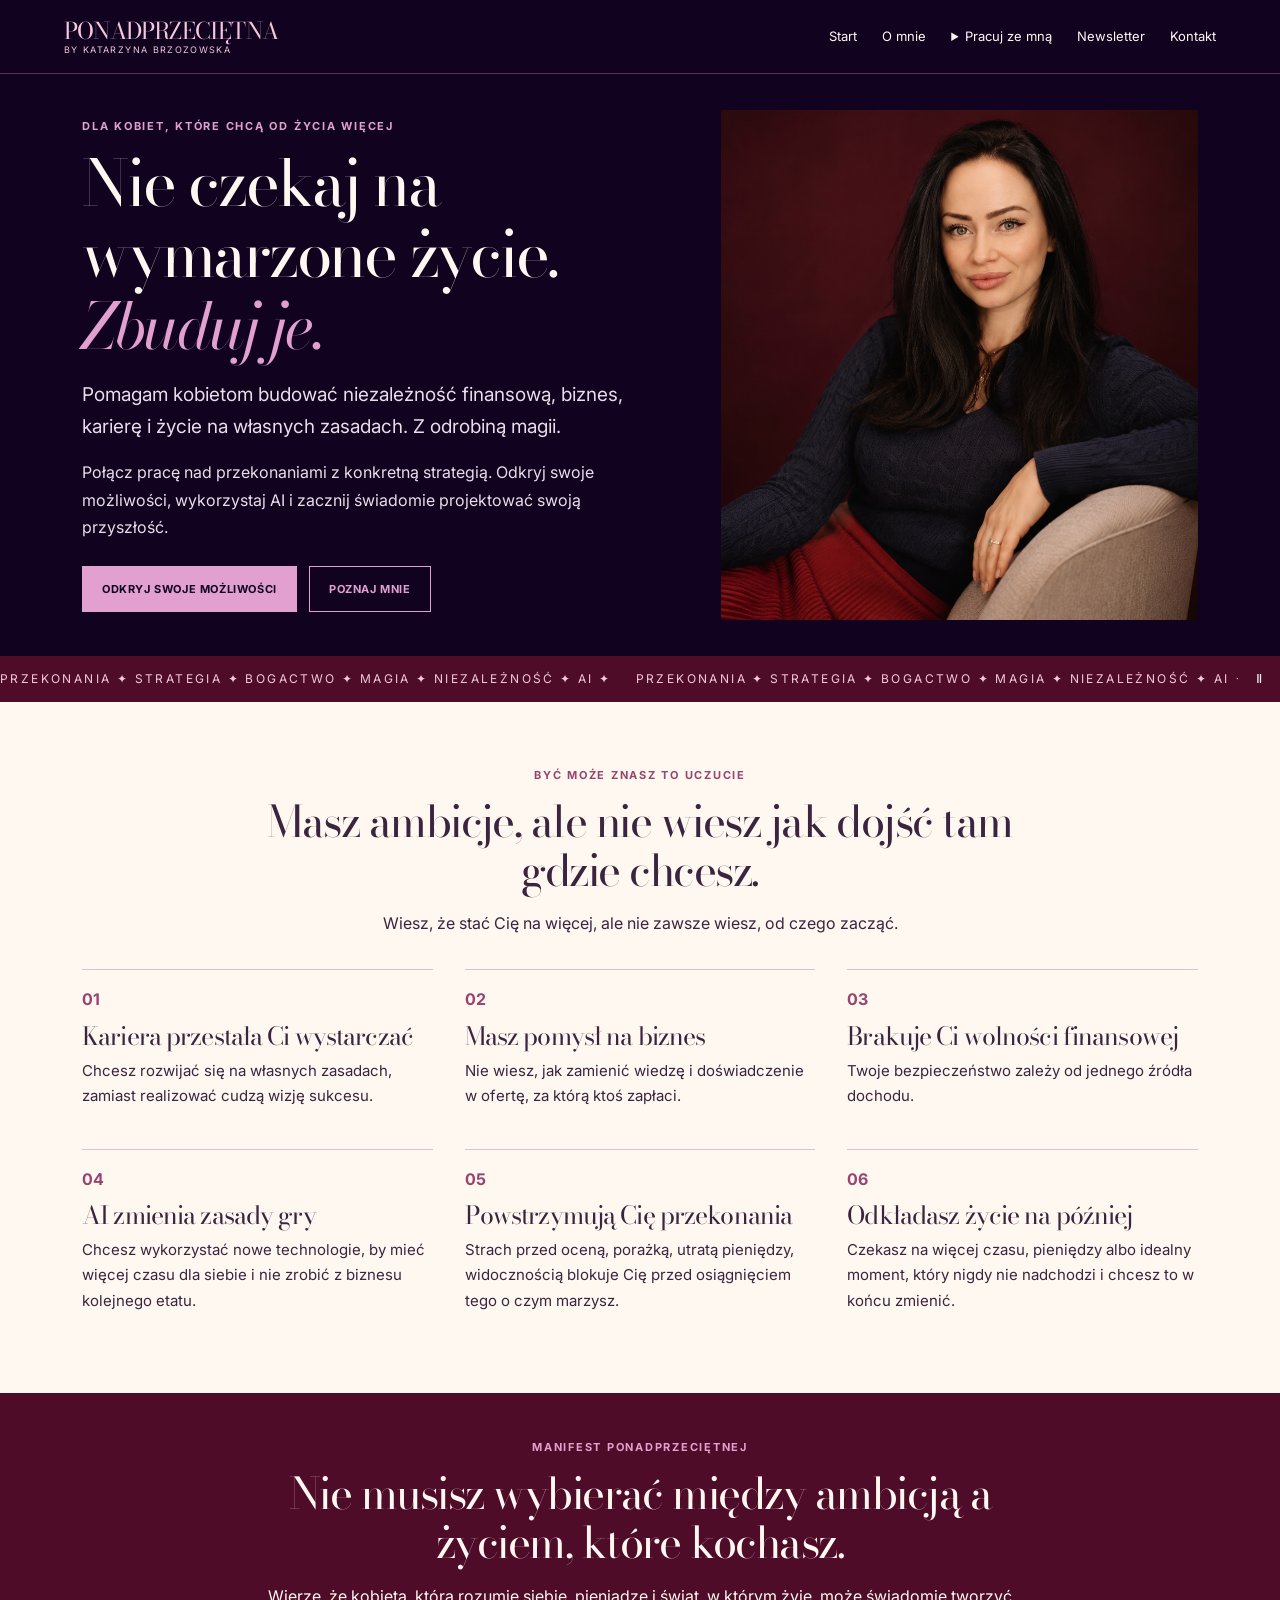
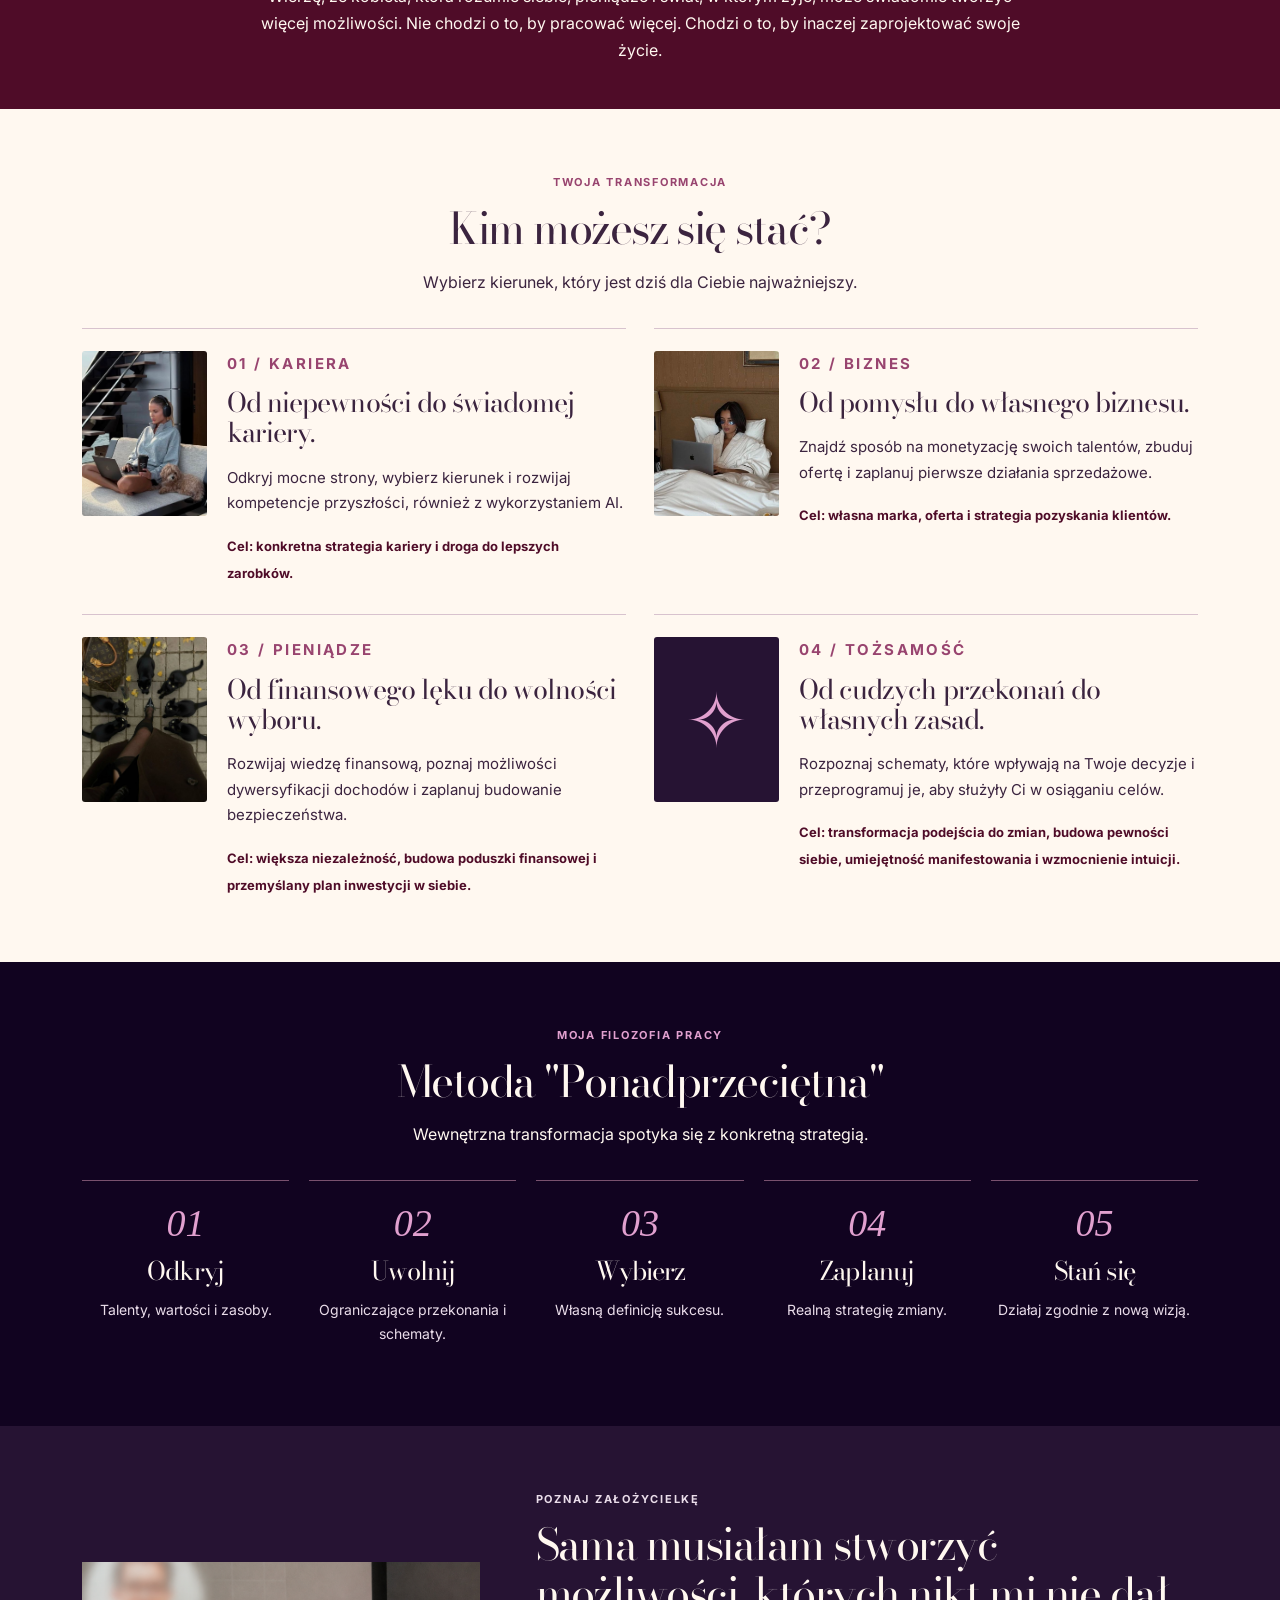
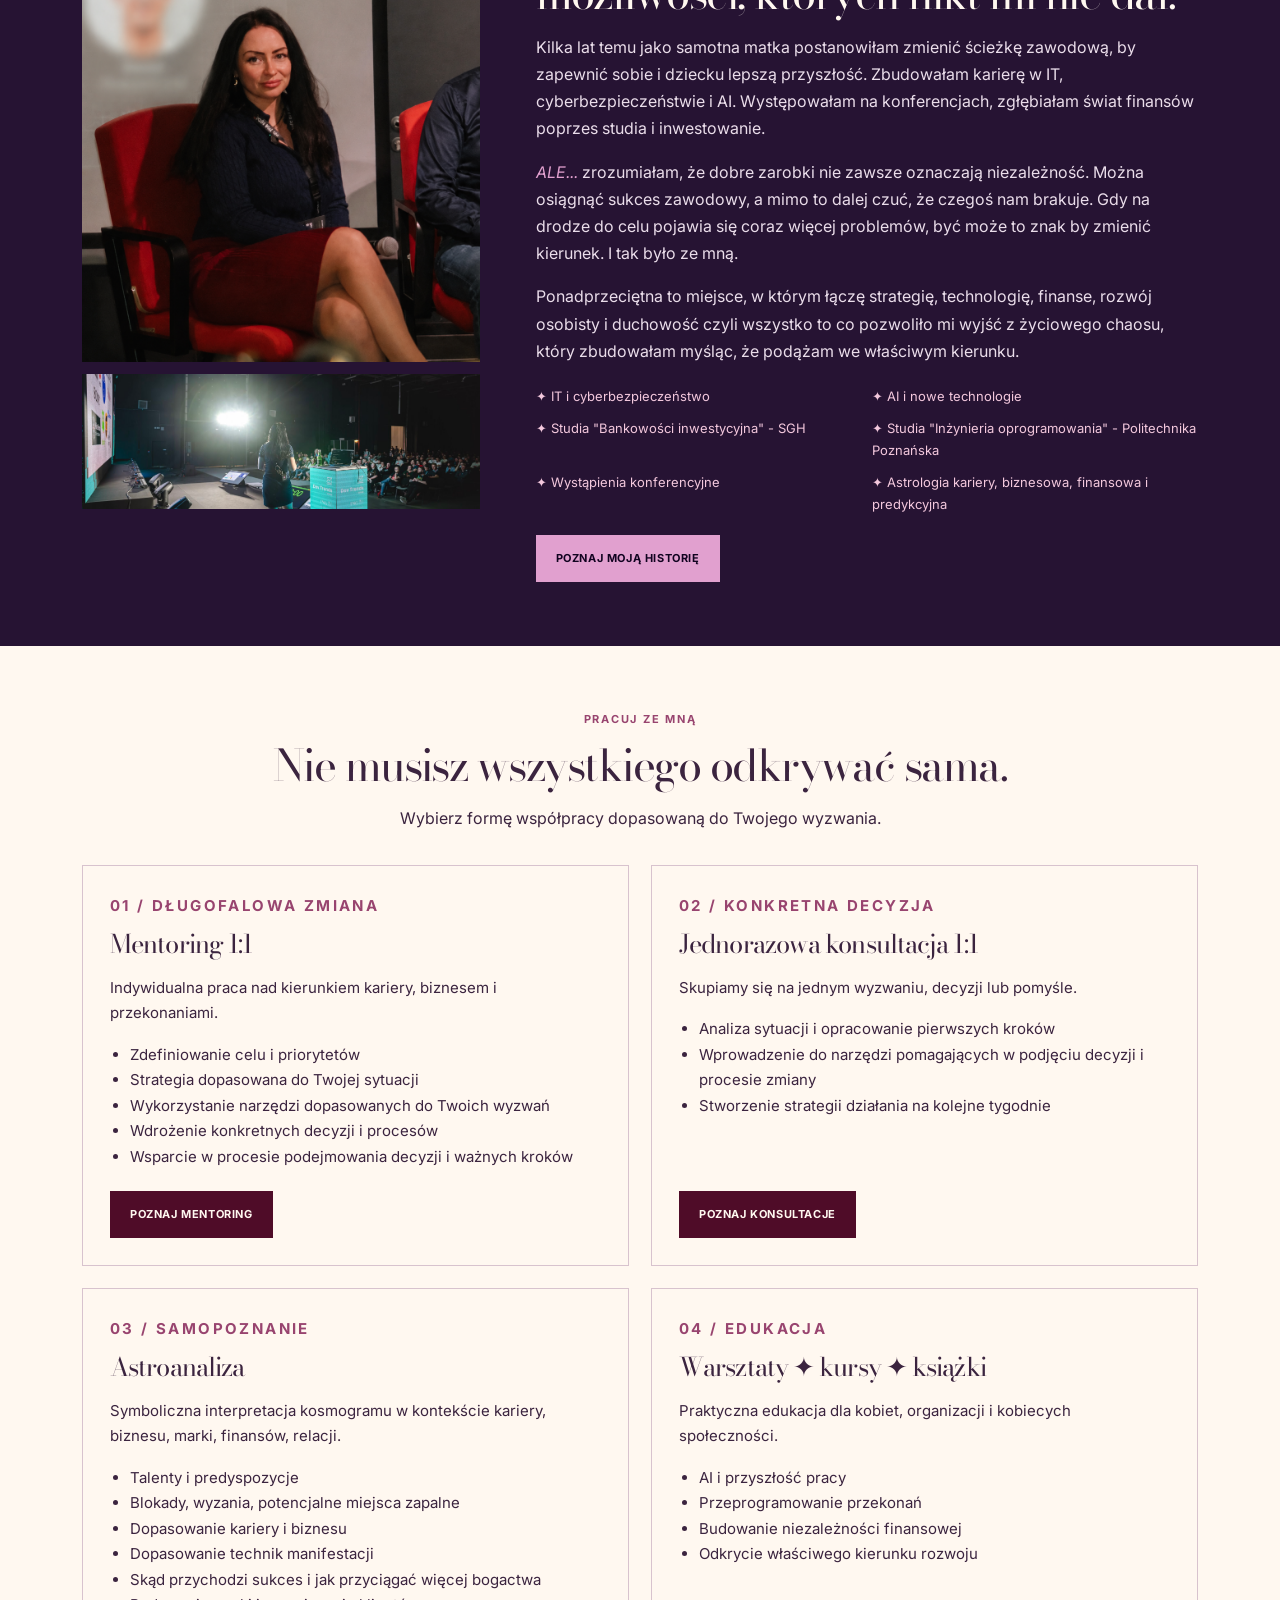
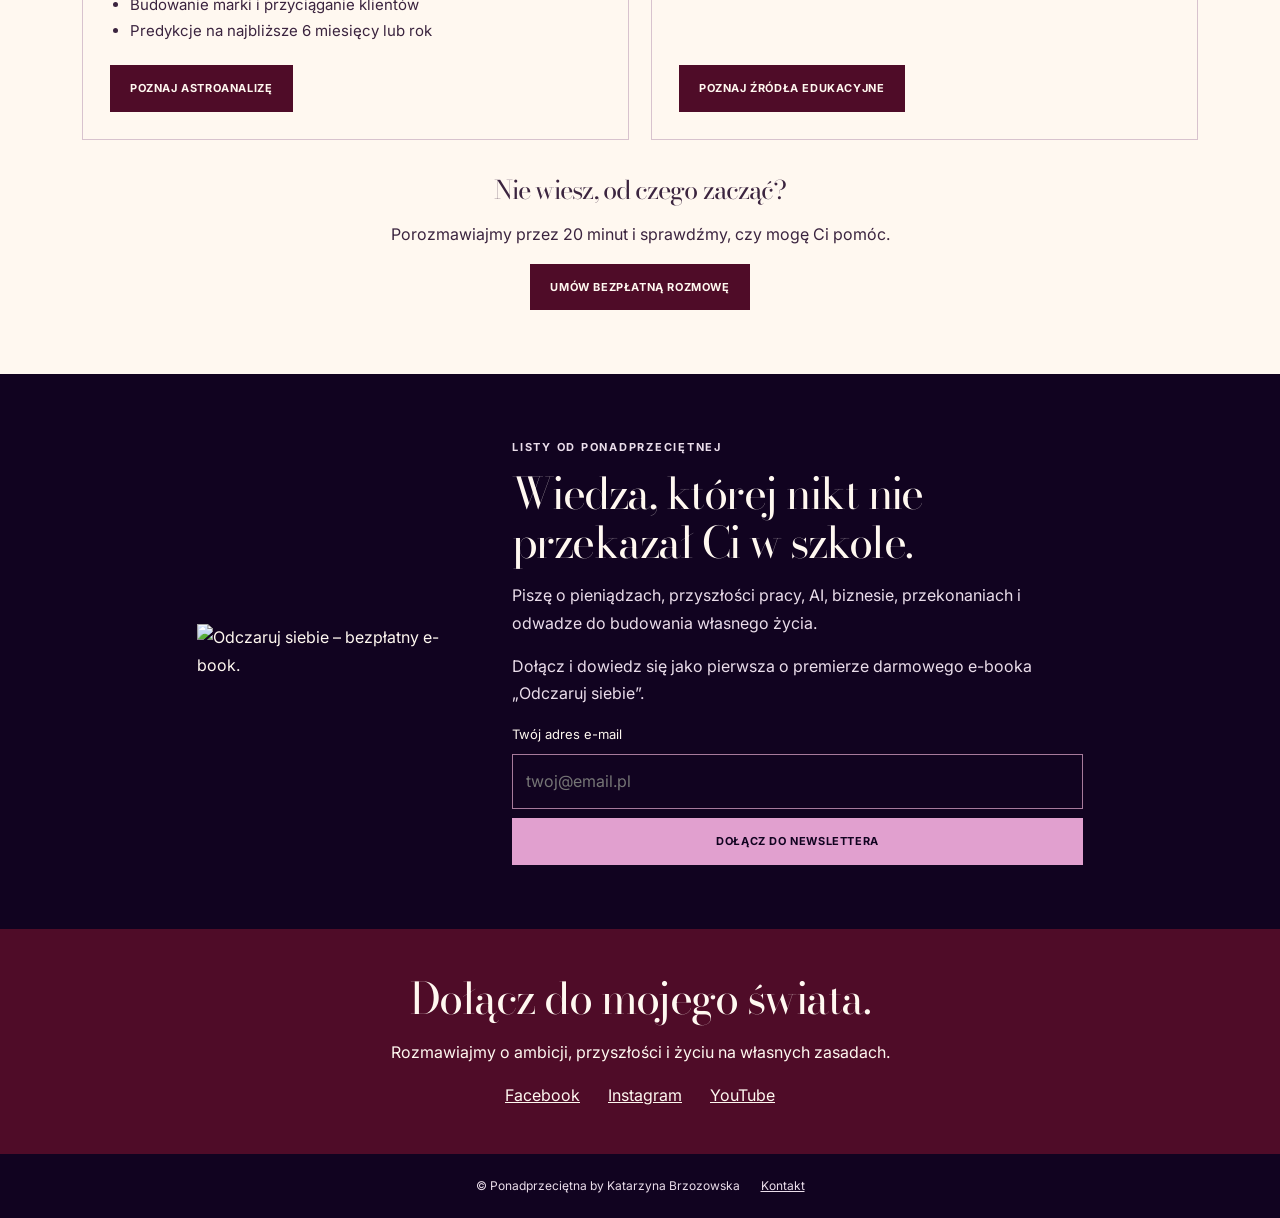
==== commit e685b7e7: "Ebook index.html" ====
--- a/index.html
+++ b/index.html
@@ -275,14 +275,13 @@
       </section>
       <section id="newsletter">
         <div class="wrap news">
-          <div class="book">
-            <p class="eyebrow">Ponadprzeciętna</p>
-            <div class="star">
-              ✧
-            </div>
-            <h3>Odczaruj siebie</h3>
-            <p>10 ograniczających przekonań</p>
-            <small>Katarzyna Brzozowska</small>
+
+          <div class="ebook-preview">
+              <img
+                  src="assets/ebook.png"
+                  alt="Odczaruj siebie – bezpłatny e-book."
+                  loading="lazy"
+              >
           </div>
           <div>
             <p class="eyebrow">Listy od Ponadprzeciętnej</p>
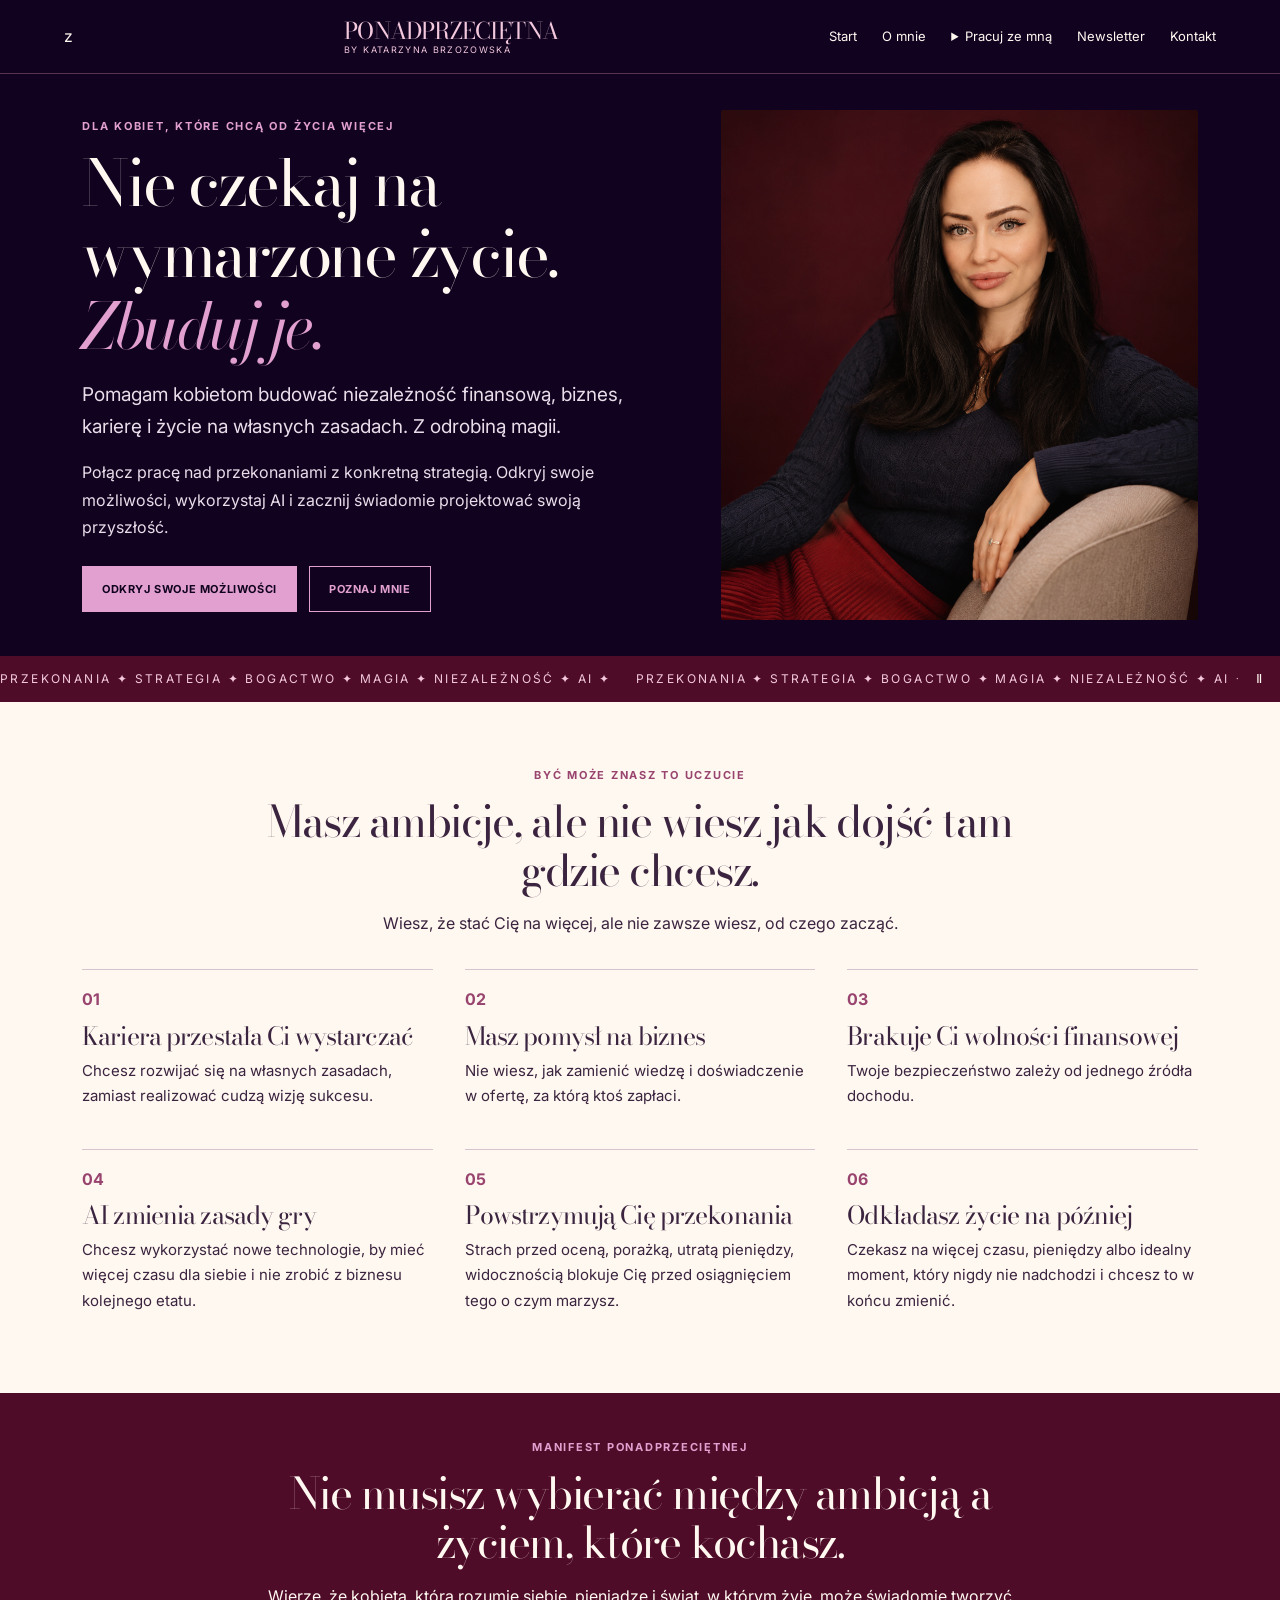
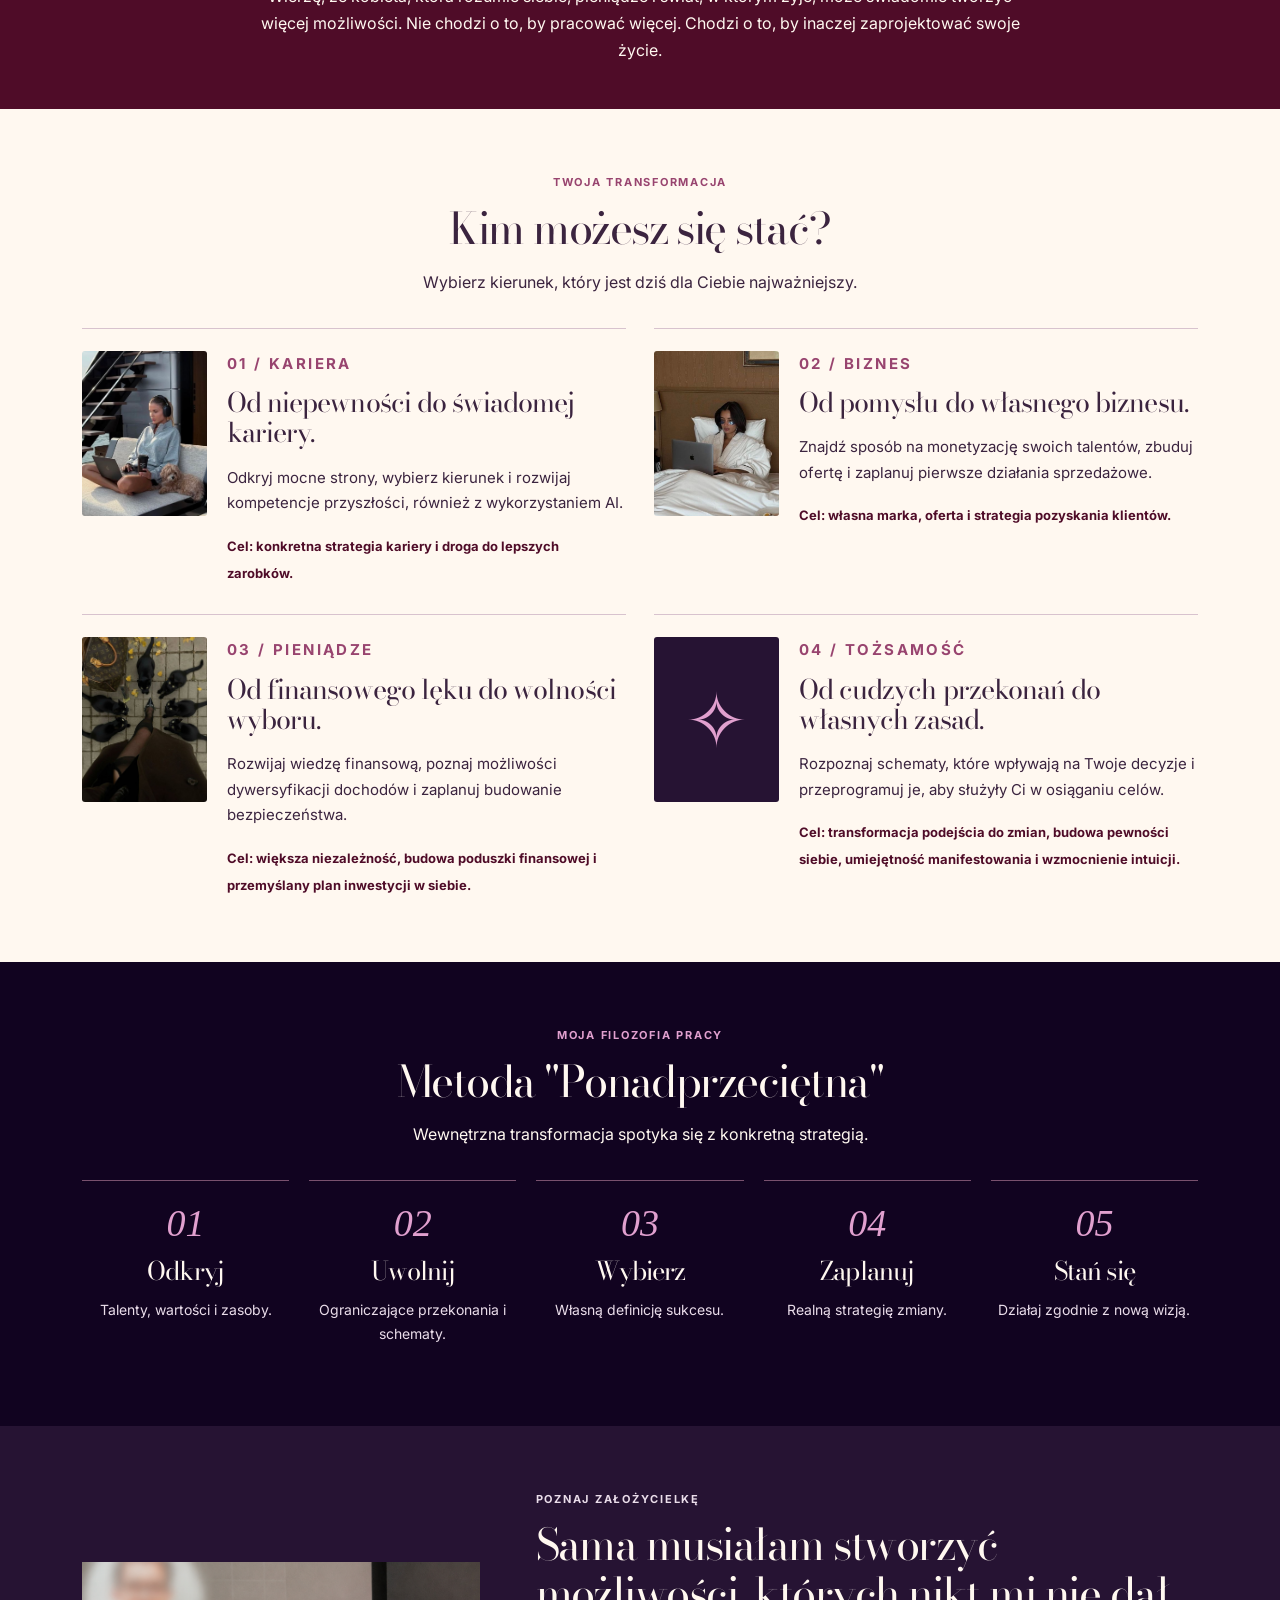
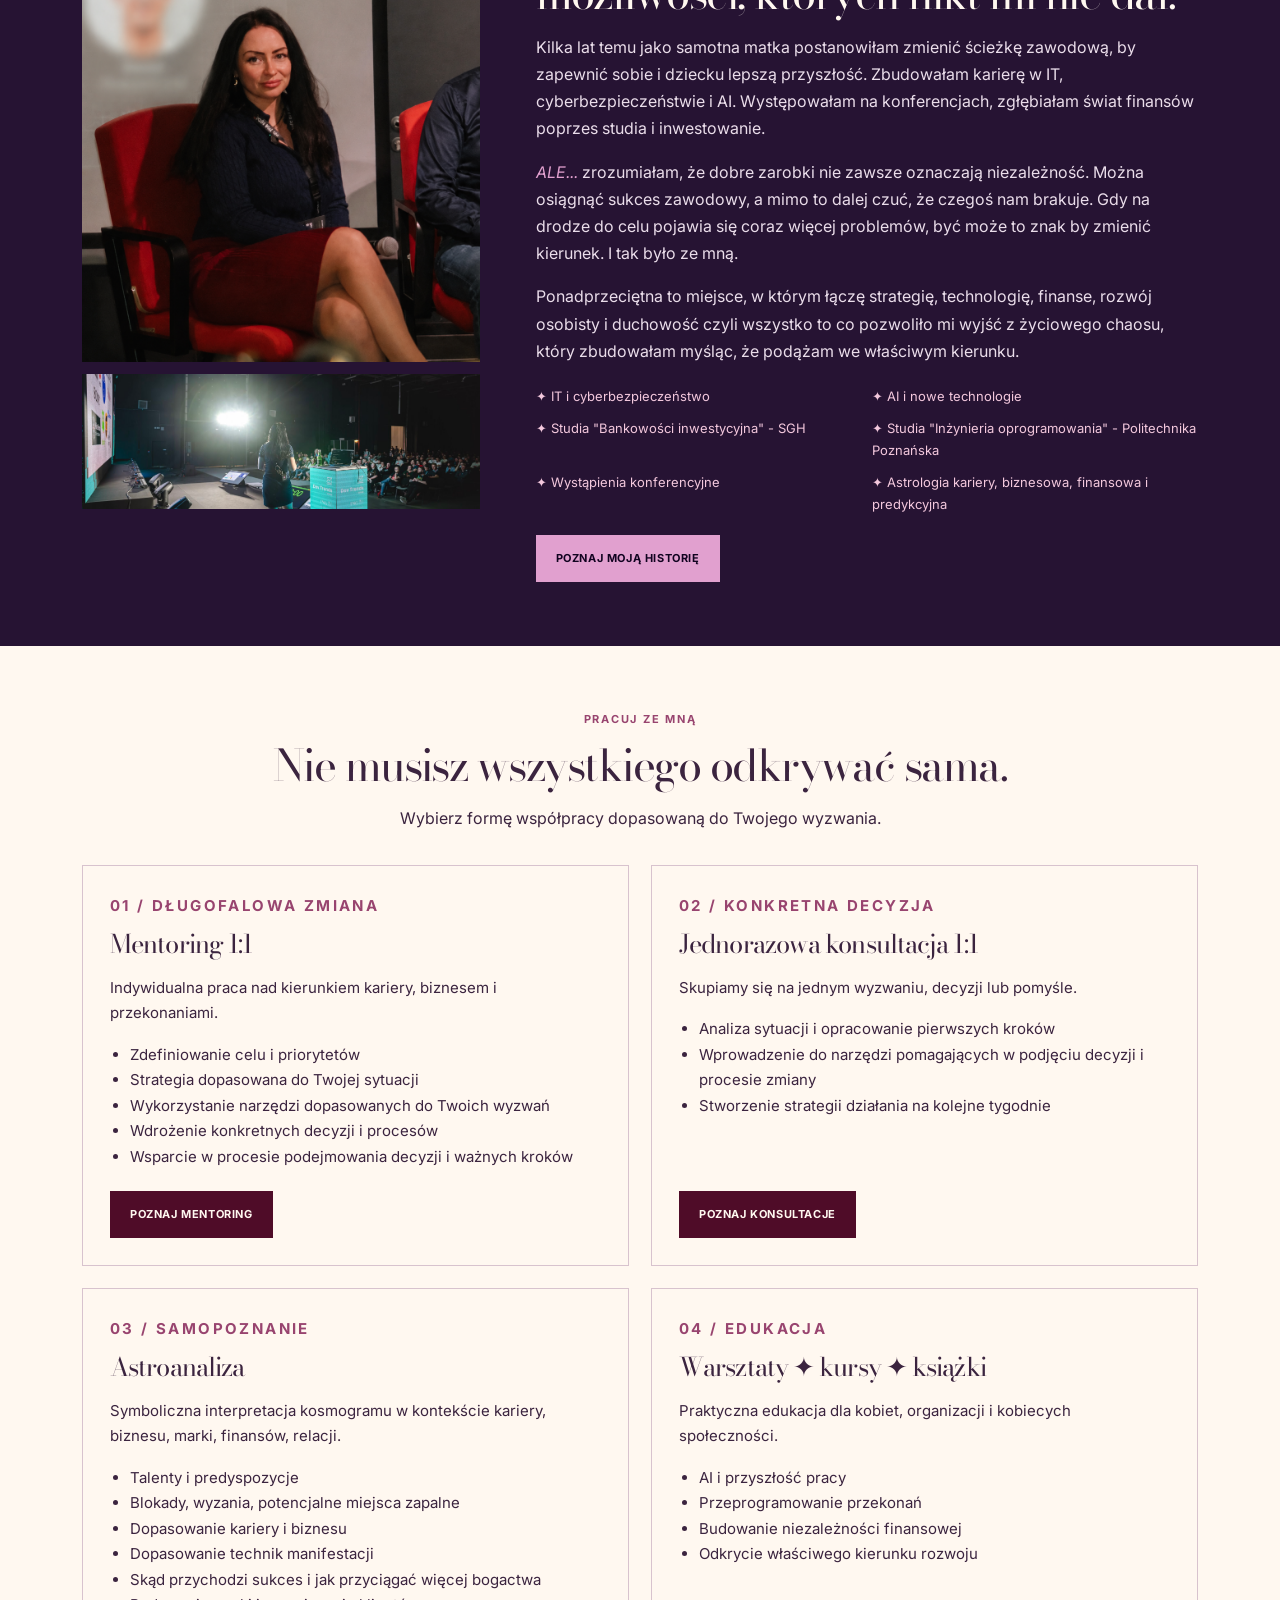
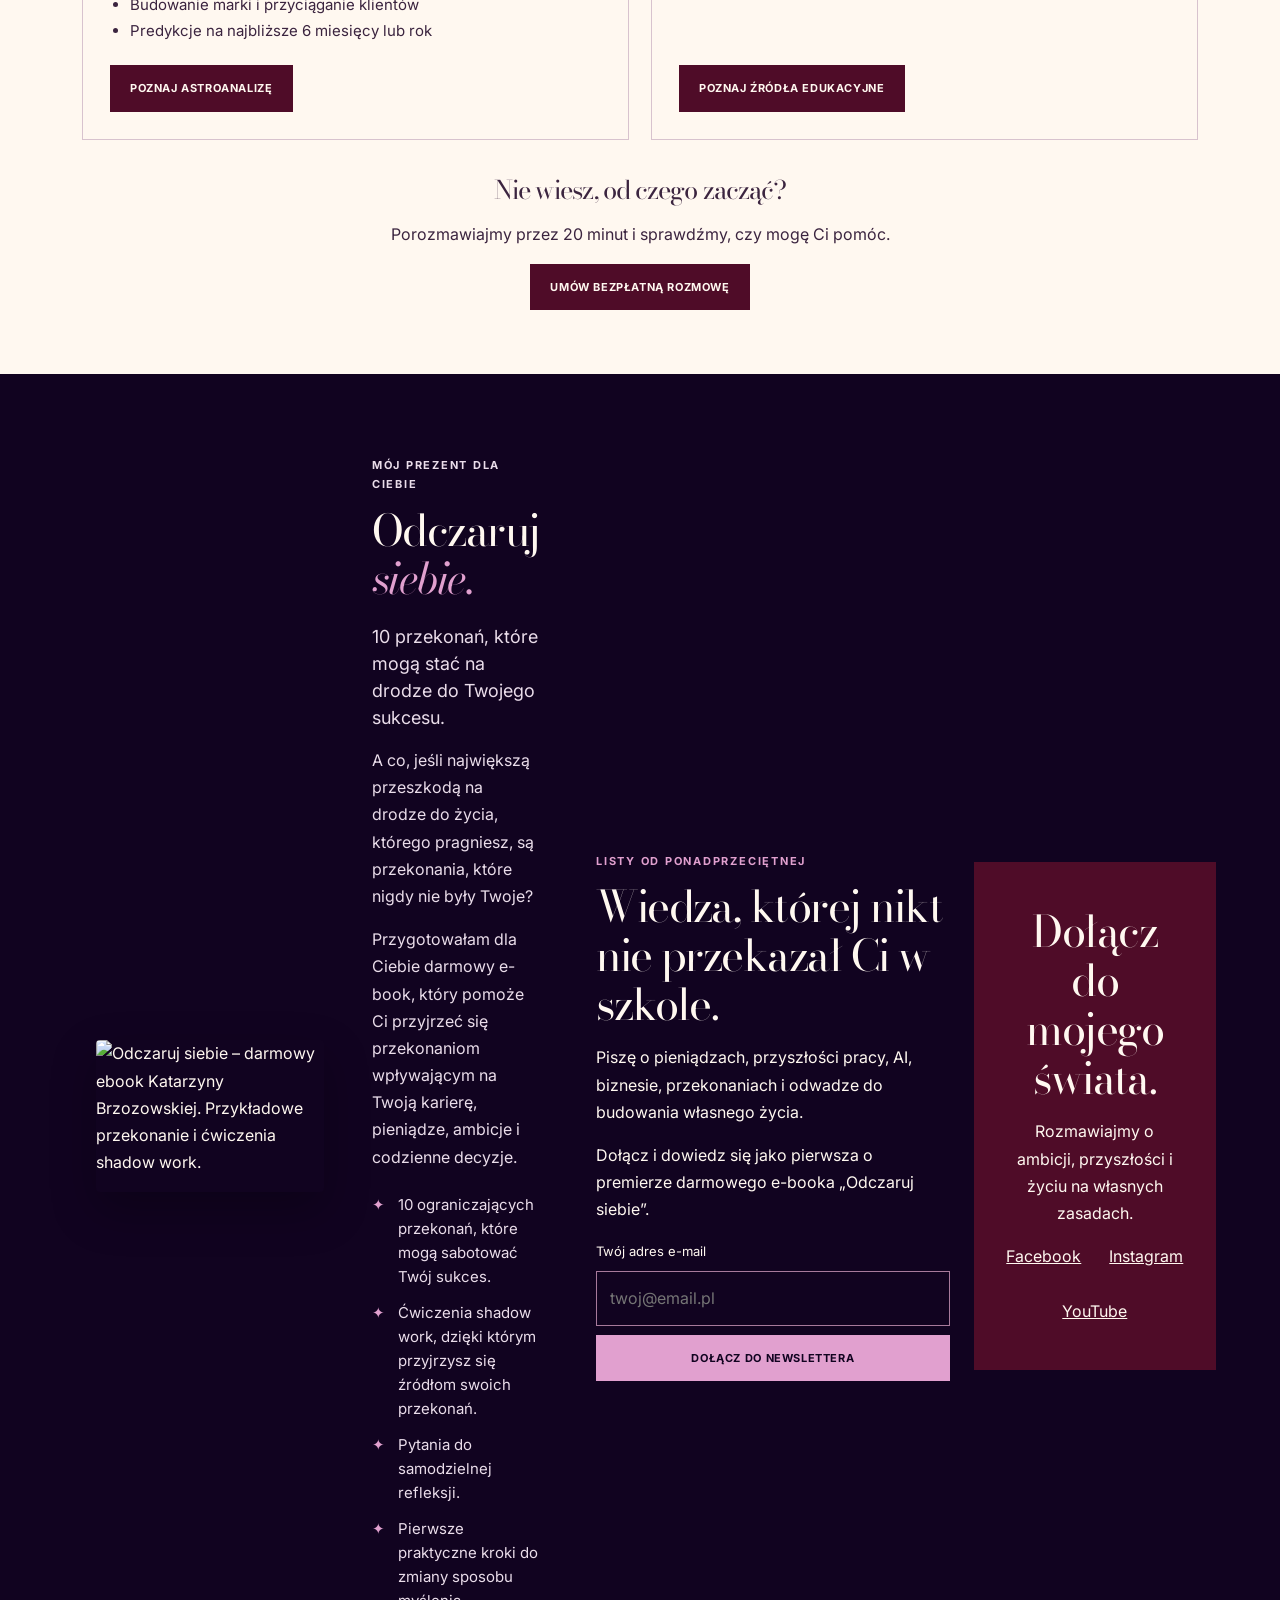
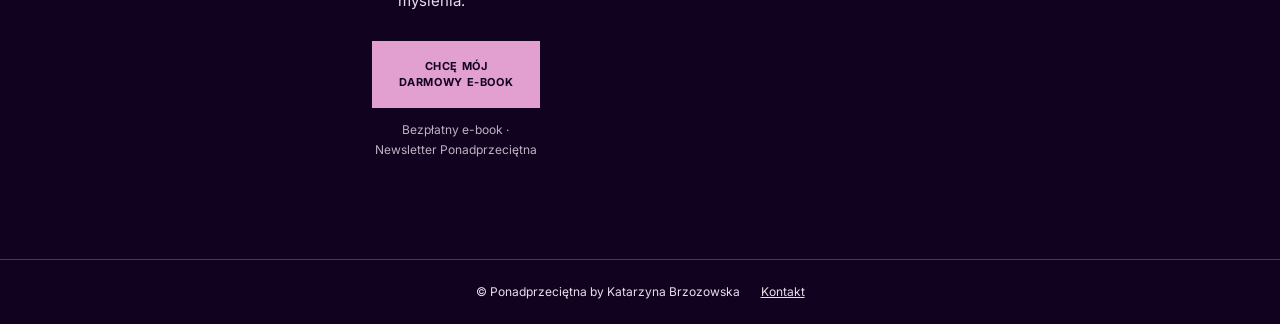
==== commit 3566f74f: "Update index.html" ====
--- a/index.html
+++ b/index.html
@@ -10,7 +10,7 @@
     <link rel="stylesheet" href="assets/home.css">
   </head>
   <body>
-    <header>
+    <header>z
       <a class="logo" href="index.html">PONADPRZECIĘTNA<small>BY KATARZYNA BRZOZOWSKA</small></a>
       <button class="menu" aria-expanded="false" aria-controls="nav">Menu ☰</button>
       <nav id="nav">
@@ -273,16 +273,103 @@
           </div>
         </div>
       </section>
+    <header>
+
+      <!-- ==========================================
+           NEWSLETTER & FREE EBOOK
+           ========================================== -->
+      
       <section id="newsletter">
-        <div class="wrap news">
-
-          <div class="ebook-preview">
-              <img
-                  src="assets/ebook.png"
-                  alt="Odczaruj siebie – bezpłatny e-book."
-                  loading="lazy"
-              >
-          </div>
+      
+          <div class="wrap news">
+      
+              <!-- Ebook visual -->
+      
+              <figure class="ebook-visual">
+      
+                  <img
+                      src="assets/ebook.jpg"
+                      alt="Odczaruj siebie – darmowy ebook Katarzyny Brzozowskiej. Przykładowe przekonanie i ćwiczenia shadow work."
+                      class="ebook-image"
+                      width="1800"
+                      height="1200"
+                      loading="lazy"
+                      decoding="async"
+                  >
+      
+              </figure>
+      
+      
+              <!-- Ebook description -->
+      
+              <div class="ebook-content">
+      
+                  <p class="eyebrow">
+                      Mój prezent dla Ciebie
+                  </p>
+      
+                  <h2>
+                      Odczaruj <em>siebie.</em>
+                  </h2>
+      
+                  <p class="ebook-subtitle">
+                      10 przekonań, które mogą stać
+                      na drodze do Twojego sukcesu.
+                  </p>
+      
+                  <p>
+                      A co, jeśli największą przeszkodą
+                      na drodze do życia, którego pragniesz,
+                      są przekonania, które nigdy nie były Twoje?
+                  </p>
+      
+                  <p>
+                      Przygotowałam dla Ciebie darmowy e-book,
+                      który pomoże Ci przyjrzeć się przekonaniom
+                      wpływającym na Twoją karierę, pieniądze,
+                      ambicje i codzienne decyzje.
+                  </p>
+      
+                  <ul class="ebook-benefits">
+      
+                      <li>
+                          10 ograniczających przekonań,
+                          które mogą sabotować Twój sukces.
+                      </li>
+      
+                      <li>
+                          Ćwiczenia shadow work, dzięki którym
+                          przyjrzysz się źródłom swoich przekonań.
+                      </li>
+      
+                      <li>
+                          Pytania do samodzielnej refleksji.
+                      </li>
+      
+                      <li>
+                          Pierwsze praktyczne kroki do zmiany
+                          sposobu myślenia.
+                      </li>
+      
+                  </ul>
+      
+                  <a
+                      href="https://katarzynabrzozowska.kit.com/bc1f413abd"
+                      class="btn"
+                  >
+                      Chcę mój darmowy e-book
+                  </a>
+      
+                  <p class="ebook-note">
+                      Bezpłatny e-book · Newsletter Ponadprzeciętna
+                  </p>
+      
+              </div>
+      
+          </div>
+      
+      </section>
+
           <div>
             <p class="eyebrow">Listy od Ponadprzeciętnej</p>
             <h2>Wiedza, której nikt nie przekazał Ci w szkole.</h2>
--- a/assets/home.css
+++ b/assets/home.css
@@ -1 +1,871 @@
-:root{--dark:#110320;--panel:#261333;--cream:#fff8f0;--pink:#e1a0cf;--pale:#f3c8dd;--wine:#4f0c28;--ink:#3b243f;--muted:#eaddea}*{box-sizing:border-box}html{scroll-behavior:smooth}body{margin:0;background:var(--dark);color:var(--cream);font:16px/1.7 Inter,Arial,sans-serif}h1,h2,h3,.logo{font-family:'Bodoni Moda',Georgia,serif;font-weight:400;line-height:1.12;letter-spacing:-.035em;margin:0 0 16px}h1{font-size:clamp(42px,5vw,72px)}h2{font-size:clamp(32px,3.4vw,49px)}h3{font-size:clamp(23px,2vw,30px)}p{margin:0 0 16px}a{color:inherit}em{color:var(--pink)}img{display:block;width:100%;object-fit:cover}header{display:flex;align-items:center;justify-content:space-between;gap:24px;padding:18px max(5%,calc((100% - 1320px)/2));border-bottom:1px solid #57344f;position:relative;z-index:5}.logo{font-size:23px;color:var(--pale);text-decoration:none;margin:0;white-space:nowrap}.logo small{display:block;font:9px Inter,Arial;letter-spacing:.15em}nav{display:flex;align-items:center;gap:25px;font-size:13px}nav a{text-decoration:none}nav a:hover,summary:hover{color:var(--pink)}nav details{position:relative}summary{cursor:pointer}nav details div{position:absolute;top:32px;right:0;width:280px;padding:18px;background:var(--panel);border:1px solid #79516e;display:grid;gap:12px;box-shadow:0 12px 30px #0005}.menu{display:none}.wrap{max-width:1180px;margin:auto;padding:64px 32px}.split{display:grid;grid-template-columns:1.1fr .9fr;gap:56px;align-items:center}.hero .wrap{padding-top:36px;padding-bottom:36px}.hero-photo{height:510px;object-position:center 36%;border-radius:2px}.eyebrow{font-size:11px;letter-spacing:.16em;text-transform:uppercase;font-weight:700;color:var(--pink);margin-bottom:12px}.lead{font-size:19px;color:var(--cream)}.hero p:not(.eyebrow),.bio p,#newsletter p{color:var(--muted)}.actions{display:flex;flex-wrap:wrap;gap:12px;margin-top:25px}.btn,.outline{display:inline-block;text-decoration:none;font:700 11px/1.5 Inter,Arial;letter-spacing:.055em;text-transform:uppercase;padding:14px 19px;border:1px solid var(--pink);cursor:pointer;text-align:center}.btn{background:var(--pink);color:var(--dark)}.outline{color:var(--pink)}.btn:hover,.outline:hover{filter:brightness(1.12)}.ticker{overflow:hidden;position:relative;background:var(--wine);padding:13px 0;color:var(--pale)}.track{display:flex;width:max-content;animation:marquee 28s linear infinite}.track span{flex:none;white-space:nowrap;font-size:12px;letter-spacing:.2em;padding-right:24px}.paused .track,.ticker:hover .track{animation-play-state:paused}@keyframes marquee{to{transform:translateX(-50%)}}.pause{position:absolute;right:0;top:0;height:100%;width:42px;background:var(--wine);color:var(--cream);border:0;cursor:pointer}.sr{position:absolute;width:1px;height:1px;overflow:hidden;clip-path:inset(50%)}.light{background:var(--cream);color:var(--ink)}.light .eyebrow,.light b{color:#98446f}.light .btn{background:var(--wine);border-color:var(--wine);color:var(--cream)}.intro{text-align:center;max-width:850px;margin:0 auto 32px}.intro p:last-child{margin-bottom:0}.problems{display:grid;grid-template-columns:repeat(3,1fr);gap:24px 32px}.problems article{border-top:1px solid #d8c3ce;padding-top:16px}.problems h3{font-size:25px;margin:8px 0}.problems p,.transforms p,.offers p,.offers li{font-size:15px}.manifest{background:var(--wine)}.manifest .wrap{margin:auto;padding:45px 32px}.transforms{display:grid;grid-template-columns:1fr 1fr;gap:28px}.transforms article{display:grid;grid-template-columns:125px 1fr;gap:20px;border-top:1px solid #d8c3ce;padding-top:22px}.transforms img,.symbol{height:165px;border-radius:3px}.symbol{background:var(--panel);color:var(--pink);display:grid;place-items:center;font-size:75px}.transforms h3{font-size:27px}.transforms strong{font-size:13px;color:var(--wine)}.steps{display:grid;grid-template-columns:repeat(5,1fr);gap:20px;text-align:center}.steps article{border-top:1px solid #79516e;padding-top:20px}.steps b{font:italic 38px Georgia;color:var(--pink)}.steps h3{margin:12px 0}.steps p{font-size:14px;color:var(--muted)}.bio{background:var(--panel)}.bio .split{grid-template-columns:.75fr 1.25fr}.bio-photo{height:400px;object-position:center 32%}.stage{height:135px;margin-top:12px;object-position:center}.credentials{display:grid;grid-template-columns:1fr 1fr;gap:10px;font-size:13px;color:var(--pale);margin:20px 0}.offers{display:grid;grid-template-columns:1fr 1fr;gap:22px}.offers article{border:1px solid #d8c3ce;padding:27px;display:flex;flex-direction:column;align-items:flex-start}.offers ul{padding-left:20px;margin:0 0 22px}.offers .btn{margin-top:auto}.call{margin:36px auto 0}.news{display:grid;grid-template-columns:250px 1fr;gap:65px;align-items:center;max-width:950px}.book{background:var(--panel);border:1px solid #79516e;padding:25px;text-align:center;color:var(--pale);aspect-ratio:4/5;display:flex;flex-direction:column;justify-content:center}.book .star{font-size:90px;line-height:1.1;color:var(--pink)}.book h3{font-size:35px}.book p{font-size:12px}.book small{font-size:11px}form{display:grid;gap:9px}input{padding:13px;background:transparent;border:1px solid #a77a9b;color:var(--cream);font:inherit;min-width:0}label{font-size:13px}.social{display:flex;justify-content:center;gap:28px;flex-wrap:wrap}footer{padding:22px;text-align:center;font-size:12px;color:var(--muted)}footer a{margin-left:18px}:focus-visible{outline:2px solid #b9659a;outline-offset:4px}@media(max-width:800px){header{flex-wrap:wrap;padding:15px 5%}.logo{font-size:20px}.menu{display:block;background:none;color:var(--pink);border:1px solid var(--pink);padding:8px}nav{display:none;width:100%;flex-direction:column;align-items:flex-start;gap:14px}nav.open{display:flex}nav details div{position:static;width:auto;margin-top:10px}.wrap{padding:42px 22px}.split,.bio .split,.news{grid-template-columns:1fr;gap:25px}.hero-photo{height:380px}.problems,.transforms,.offers{grid-template-columns:1fr}.steps{grid-template-columns:repeat(2,1fr)}.steps article:last-child{grid-column:1/-1}.bio-photo{height:350px}.credentials{grid-template-columns:1fr}.book{max-width:220px;margin:auto;width:100%}.transforms article{grid-template-columns:95px 1fr;gap:15px}.transforms img,.symbol{height:135px}.manifest .wrap{padding:35px 22px}}@media(prefers-reduced-motion:reduce){html{scroll-behavior:auto}.track{animation:none}.pause{display:none}}
+
+/* ==================================================
+   01. BRAND COLORS & VARIABLES
+   ================================================== */
+
+:root {
+    --dark: #110320;
+    --panel: #261333;
+    --cream: #fff8f0;
+    --pink: #e1a0cf;
+    --pale: #f3c8dd;
+    --wine: #4f0c28;
+    --ink: #3b243f;
+    --muted: #eaddea;
+}
+
+
+/* ==================================================
+   02. GLOBAL STYLES
+   ================================================== */
+
+* {
+    box-sizing: border-box;
+}
+
+html {
+    scroll-behavior: smooth;
+}
+
+body {
+    margin: 0;
+    background: var(--dark);
+    color: var(--cream);
+    font: 16px/1.7 Inter, Arial, sans-serif;
+}
+
+p {
+    margin: 0 0 16px;
+}
+
+a {
+    color: inherit;
+}
+
+em {
+    color: var(--pink);
+}
+
+img {
+    display: block;
+    width: 100%;
+    object-fit: cover;
+}
+
+:focus-visible {
+    outline: 2px solid #b9659a;
+    outline-offset: 4px;
+}
+
+
+/* ==================================================
+   03. TYPOGRAPHY
+   ================================================== */
+
+h1,
+h2,
+h3,
+.logo {
+    font-family: 'Bodoni Moda', Georgia, serif;
+    font-weight: 400;
+    line-height: 1.12;
+    letter-spacing: -0.035em;
+    margin: 0 0 16px;
+}
+
+h1 {
+    font-size: clamp(42px, 5vw, 72px);
+}
+
+h2 {
+    font-size: clamp(32px, 3.4vw, 49px);
+}
+
+h3 {
+    font-size: clamp(23px, 2vw, 30px);
+}
+
+.eyebrow {
+    font-size: 11px;
+    letter-spacing: 0.16em;
+    text-transform: uppercase;
+    font-weight: 700;
+    color: var(--pink);
+    margin-bottom: 12px;
+}
+
+.lead {
+    font-size: 19px;
+    color: var(--cream);
+}
+
+
+/* ==================================================
+   04. HEADER & NAVIGATION
+   ================================================== */
+
+header {
+    display: flex;
+    align-items: center;
+    justify-content: space-between;
+    gap: 24px;
+    padding: 18px max(5%, calc((100% - 1320px) / 2));
+    border-bottom: 1px solid #57344f;
+    position: relative;
+    z-index: 5;
+}
+
+.logo {
+    font-size: 23px;
+    color: var(--pale);
+    text-decoration: none;
+    margin: 0;
+    white-space: nowrap;
+}
+
+.logo small {
+    display: block;
+    font: 9px Inter, Arial;
+    letter-spacing: 0.15em;
+}
+
+nav {
+    display: flex;
+    align-items: center;
+    gap: 25px;
+    font-size: 13px;
+}
+
+nav a {
+    text-decoration: none;
+}
+
+nav a:hover,
+summary:hover {
+    color: var(--pink);
+}
+
+nav details {
+    position: relative;
+}
+
+summary {
+    cursor: pointer;
+}
+
+nav details div {
+    position: absolute;
+    top: 32px;
+    right: 0;
+    width: 280px;
+    padding: 18px;
+    background: var(--panel);
+    border: 1px solid #79516e;
+    display: grid;
+    gap: 12px;
+    box-shadow: 0 12px 30px #0005;
+}
+
+.menu {
+    display: none;
+}
+
+
+/* ==================================================
+   05. GENERAL LAYOUT
+   ================================================== */
+
+.wrap {
+    max-width: 1180px;
+    margin: auto;
+    padding: 64px 32px;
+}
+
+.split {
+    display: grid;
+    grid-template-columns: 1.1fr 0.9fr;
+    gap: 56px;
+    align-items: center;
+}
+
+.intro {
+    text-align: center;
+    max-width: 850px;
+    margin: 0 auto 32px;
+}
+
+.intro p:last-child {
+    margin-bottom: 0;
+}
+
+.light {
+    background: var(--cream);
+    color: var(--ink);
+}
+
+.light .eyebrow,
+.light b {
+    color: #98446f;
+}
+
+.light .btn {
+    background: var(--wine);
+    border-color: var(--wine);
+    color: var(--cream);
+}
+
+
+/* ==================================================
+   06. BUTTONS & CALL TO ACTION
+   ================================================== */
+
+.actions {
+    display: flex;
+    flex-wrap: wrap;
+    gap: 12px;
+    margin-top: 25px;
+}
+
+.btn,
+.outline {
+    display: inline-block;
+    text-decoration: none;
+    font: 700 11px/1.5 Inter, Arial;
+    letter-spacing: 0.055em;
+    text-transform: uppercase;
+    padding: 14px 19px;
+    border: 1px solid var(--pink);
+    cursor: pointer;
+    text-align: center;
+}
+
+.btn {
+    background: var(--pink);
+    color: var(--dark);
+}
+
+.outline {
+    color: var(--pink);
+}
+
+.btn:hover,
+.outline:hover {
+    filter: brightness(1.12);
+}
+
+
+/* ==================================================
+   07. HERO SECTION
+   ================================================== */
+
+.hero .wrap {
+    padding-top: 36px;
+    padding-bottom: 36px;
+}
+
+.hero-photo {
+    height: 510px;
+    object-position: center 36%;
+    border-radius: 2px;
+}
+
+.hero p:not(.eyebrow),
+.bio p {
+    color: var(--muted);
+}
+
+
+/* ==================================================
+   08. ANIMATED TICKER / MARQUEE
+   ================================================== */
+
+.ticker {
+    overflow: hidden;
+    position: relative;
+    background: var(--wine);
+    padding: 13px 0;
+    color: var(--pale);
+}
+
+.track {
+    display: flex;
+    width: max-content;
+    animation: marquee 28s linear infinite;
+}
+
+.track span {
+    flex: none;
+    white-space: nowrap;
+    font-size: 12px;
+    letter-spacing: 0.2em;
+    padding-right: 24px;
+}
+
+.paused .track,
+.ticker:hover .track {
+    animation-play-state: paused;
+}
+
+@keyframes marquee {
+    to {
+        transform: translateX(-50%);
+    }
+}
+
+.pause {
+    position: absolute;
+    right: 0;
+    top: 0;
+    height: 100%;
+    width: 42px;
+    background: var(--wine);
+    color: var(--cream);
+    border: 0;
+    cursor: pointer;
+}
+
+.sr {
+    position: absolute;
+    width: 1px;
+    height: 1px;
+    overflow: hidden;
+    clip-path: inset(50%);
+}
+
+
+/* ==================================================
+   09. PROBLEMS / CLIENT PAIN POINTS
+   ================================================== */
+
+.problems {
+    display: grid;
+    grid-template-columns: repeat(3, 1fr);
+    gap: 24px 32px;
+}
+
+.problems article {
+    border-top: 1px solid #d8c3ce;
+    padding-top: 16px;
+}
+
+.problems h3 {
+    font-size: 25px;
+    margin: 8px 0;
+}
+
+.problems p,
+.transforms p,
+.offers p,
+.offers li {
+    font-size: 15px;
+}
+
+
+/* ==================================================
+   10. BRAND MANIFESTO
+   ================================================== */
+
+.manifest {
+    background: var(--wine);
+}
+
+.manifest .wrap {
+    margin: auto;
+    padding: 45px 32px;
+}
+
+
+/* ==================================================
+   11. CLIENT TRANSFORMATIONS
+   ================================================== */
+
+.transforms {
+    display: grid;
+    grid-template-columns: 1fr 1fr;
+    gap: 28px;
+}
+
+.transforms article {
+    display: grid;
+    grid-template-columns: 125px 1fr;
+    gap: 20px;
+    border-top: 1px solid #d8c3ce;
+    padding-top: 22px;
+}
+
+.transforms img,
+.symbol {
+    height: 165px;
+    border-radius: 3px;
+}
+
+.symbol {
+    background: var(--panel);
+    color: var(--pink);
+    display: grid;
+    place-items: center;
+    font-size: 75px;
+}
+
+.transforms h3 {
+    font-size: 27px;
+}
+
+.transforms strong {
+    font-size: 13px;
+    color: var(--wine);
+}
+
+
+/* ==================================================
+   12. MY METHOD / TRANSFORMATION PROCESS
+   ================================================== */
+
+.steps {
+    display: grid;
+    grid-template-columns: repeat(5, 1fr);
+    gap: 20px;
+    text-align: center;
+}
+
+.steps article {
+    border-top: 1px solid #79516e;
+    padding-top: 20px;
+}
+
+.steps b {
+    font: italic 38px Georgia;
+    color: var(--pink);
+}
+
+.steps h3 {
+    margin: 12px 0;
+}
+
+.steps p {
+    font-size: 14px;
+    color: var(--muted);
+}
+
+
+/* ==================================================
+   13. ABOUT THE FOUNDER
+   ================================================== */
+
+.bio {
+    background: var(--panel);
+}
+
+.bio .split {
+    grid-template-columns: 0.75fr 1.25fr;
+}
+
+.bio-photo {
+    height: 400px;
+    object-position: center 32%;
+}
+
+.stage {
+    height: 135px;
+    margin-top: 12px;
+    object-position: center;
+}
+
+.credentials {
+    display: grid;
+    grid-template-columns: 1fr 1fr;
+    gap: 10px;
+    font-size: 13px;
+    color: var(--pale);
+    margin: 20px 0;
+}
+
+
+/* ==================================================
+   14. SERVICES / WORK WITH ME
+   ================================================== */
+
+.offers {
+    display: grid;
+    grid-template-columns: 1fr 1fr;
+    gap: 22px;
+}
+
+.offers article {
+    border: 1px solid #d8c3ce;
+    padding: 27px;
+    display: flex;
+    flex-direction: column;
+    align-items: flex-start;
+}
+
+.offers ul {
+    padding-left: 20px;
+    margin: 0 0 22px;
+}
+
+.offers .btn {
+    margin-top: auto;
+}
+
+.call {
+    margin: 36px auto 0;
+}
+
+
+/* ==================================================
+   15. NEWSLETTER & FREE EBOOK
+   ================================================== */
+
+#newsletter {
+    background: var(--dark);
+    color: var(--cream);
+}
+
+#newsletter p {
+    color: var(--muted);
+}
+
+.news {
+    display: grid;
+    grid-template-columns: 1.15fr 0.85fr;
+    gap: 48px;
+    align-items: center;
+    max-width: 1180px;
+}
+
+
+/* Ebook image */
+
+.ebook-visual {
+    width: 100%;
+    margin: 0;
+}
+
+.ebook-image {
+    display: block;
+    width: 100%;
+    height: auto;
+    aspect-ratio: 3 / 2;
+    object-fit: contain;
+    border-radius: 4px;
+    box-shadow: 0 18px 45px rgba(0, 0, 0, 0.25);
+}
+
+
+/* Ebook description */
+
+.ebook-content {
+    min-width: 0;
+}
+
+.ebook-content h2 {
+    margin-bottom: 20px;
+}
+
+.ebook-content .eyebrow {
+    color: var(--pink);
+}
+
+.ebook-subtitle {
+    font-size: 18px;
+    line-height: 1.5;
+    color: var(--pale);
+}
+
+
+/* Ebook benefits */
+
+.ebook-benefits {
+    list-style: none;
+    padding: 0;
+    margin: 22px 0 28px;
+}
+
+.ebook-benefits li {
+    position: relative;
+    padding-left: 26px;
+    margin-bottom: 12px;
+    font-size: 15px;
+    line-height: 1.6;
+    color: var(--muted);
+}
+
+.ebook-benefits li::before {
+    content: "✦";
+    position: absolute;
+    left: 0;
+    top: 0;
+    color: var(--pink);
+}
+
+
+/* Ebook CTA */
+
+.ebook-content .btn {
+    display: block;
+    width: 100%;
+    padding: 16px 22px;
+    margin-top: 22px;
+}
+
+.ebook-note {
+    margin-top: 12px;
+    font-size: 12px;
+    text-align: center;
+    opacity: 0.8;
+}
+
+
+/* Legacy book placeholder
+   Retained for compatibility with other pages */
+
+.book {
+    background: var(--panel);
+    border: 1px solid #79516e;
+    padding: 25px;
+    text-align: center;
+    color: var(--pale);
+    aspect-ratio: 4 / 5;
+    display: flex;
+    flex-direction: column;
+    justify-content: center;
+}
+
+.book .star {
+    font-size: 90px;
+    line-height: 1.1;
+    color: var(--pink);
+}
+
+.book h3 {
+    font-size: 35px;
+}
+
+.book p {
+    font-size: 12px;
+}
+
+.book small {
+    font-size: 11px;
+}
+
+
+/* ==================================================
+   16. FORMS
+   ================================================== */
+
+form {
+    display: grid;
+    gap: 9px;
+}
+
+input {
+    padding: 13px;
+    background: transparent;
+    border: 1px solid #a77a9b;
+    color: var(--cream);
+    font: inherit;
+    min-width: 0;
+}
+
+label {
+    font-size: 13px;
+}
+
+.light input {
+    color: var(--ink);
+}
+
+
+/* ==================================================
+   17. SOCIAL MEDIA
+   ================================================== */
+
+.social {
+    display: flex;
+    justify-content: center;
+    gap: 28px;
+    flex-wrap: wrap;
+}
+
+
+/* ==================================================
+   18. FOOTER
+   ================================================== */
+
+footer {
+    padding: 22px;
+    text-align: center;
+    font-size: 12px;
+    color: var(--muted);
+}
+
+footer a {
+    margin-left: 18px;
+}
+
+
+/* ==================================================
+   19. RESPONSIVE DESIGN / MOBILE
+   ================================================== */
+
+@media (max-width: 800px) {
+
+    /* Navigation */
+
+    header {
+        flex-wrap: wrap;
+        padding: 15px 5%;
+    }
+
+    .logo {
+        font-size: 20px;
+    }
+
+    .menu {
+        display: block;
+        background: none;
+        color: var(--pink);
+        border: 1px solid var(--pink);
+        padding: 8px;
+    }
+
+    nav {
+        display: none;
+        width: 100%;
+        flex-direction: column;
+        align-items: flex-start;
+        gap: 14px;
+    }
+
+    nav.open {
+        display: flex;
+    }
+
+    nav details div {
+        position: static;
+        width: auto;
+        margin-top: 10px;
+    }
+
+
+    /* General layout */
+
+    .wrap {
+        padding: 42px 22px;
+    }
+
+    .split,
+    .bio .split,
+    .news {
+        grid-template-columns: 1fr;
+        gap: 25px;
+    }
+
+
+    /* Hero */
+
+    .hero-photo {
+        height: 380px;
+    }
+
+
+    /* Problems, transformations & services */
+
+    .problems,
+    .transforms,
+    .offers {
+        grid-template-columns: 1fr;
+    }
+
+    .transforms article {
+        grid-template-columns: 95px 1fr;
+        gap: 15px;
+    }
+
+    .transforms img,
+    .symbol {
+        height: 135px;
+    }
+
+
+    /* Transformation process */
+
+    .steps {
+        grid-template-columns: repeat(2, 1fr);
+    }
+
+    .steps article:last-child {
+        grid-column: 1 / -1;
+    }
+
+
+    /* Founder */
+
+    .bio-photo {
+        height: 350px;
+    }
+
+    .credentials {
+        grid-template-columns: 1fr;
+    }
+
+
+    /* Manifesto */
+
+    .manifest .wrap {
+        padding: 35px 22px;
+    }
+
+
+    /* Newsletter & ebook */
+
+    .ebook-visual {
+        max-width: 560px;
+        margin: 0 auto;
+    }
+
+    .ebook-image {
+        width: 100%;
+        height: auto;
+    }
+
+    .ebook-content {
+        text-align: center;
+    }
+
+    .ebook-benefits {
+        text-align: left;
+    }
+
+    .ebook-content .btn {
+        width: 100%;
+    }
+
+    .book {
+        max-width: 220px;
+        margin: auto;
+        width: 100%;
+    }
+}
+
+
+/* ==================================================
+   20. ACCESSIBILITY / REDUCED MOTION
+   ================================================== */
+
+@media (prefers-reduced-motion: reduce) {
+
+    html {
+        scroll-behavior: auto;
+    }
+
+    .track {
+        animation: none;
+    }
+
+    .pause {
+        display: none;
+    }
+}
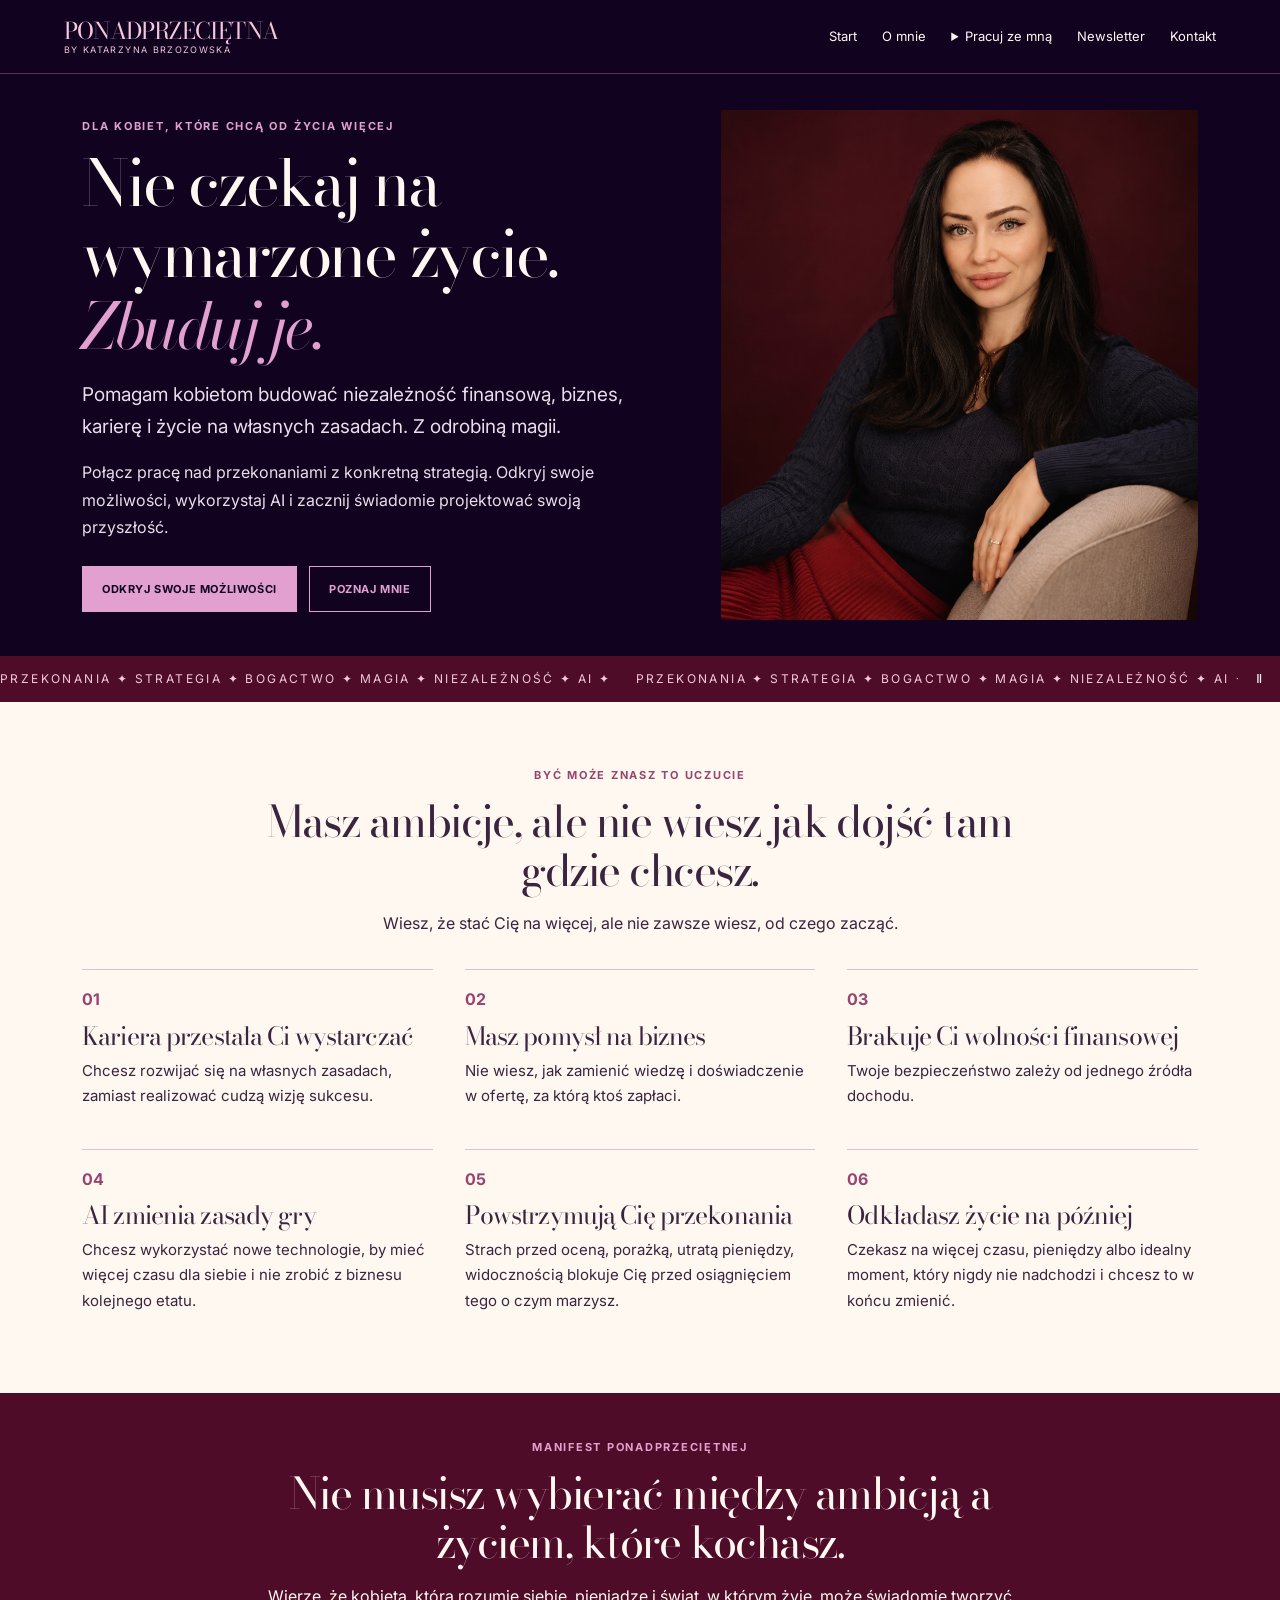
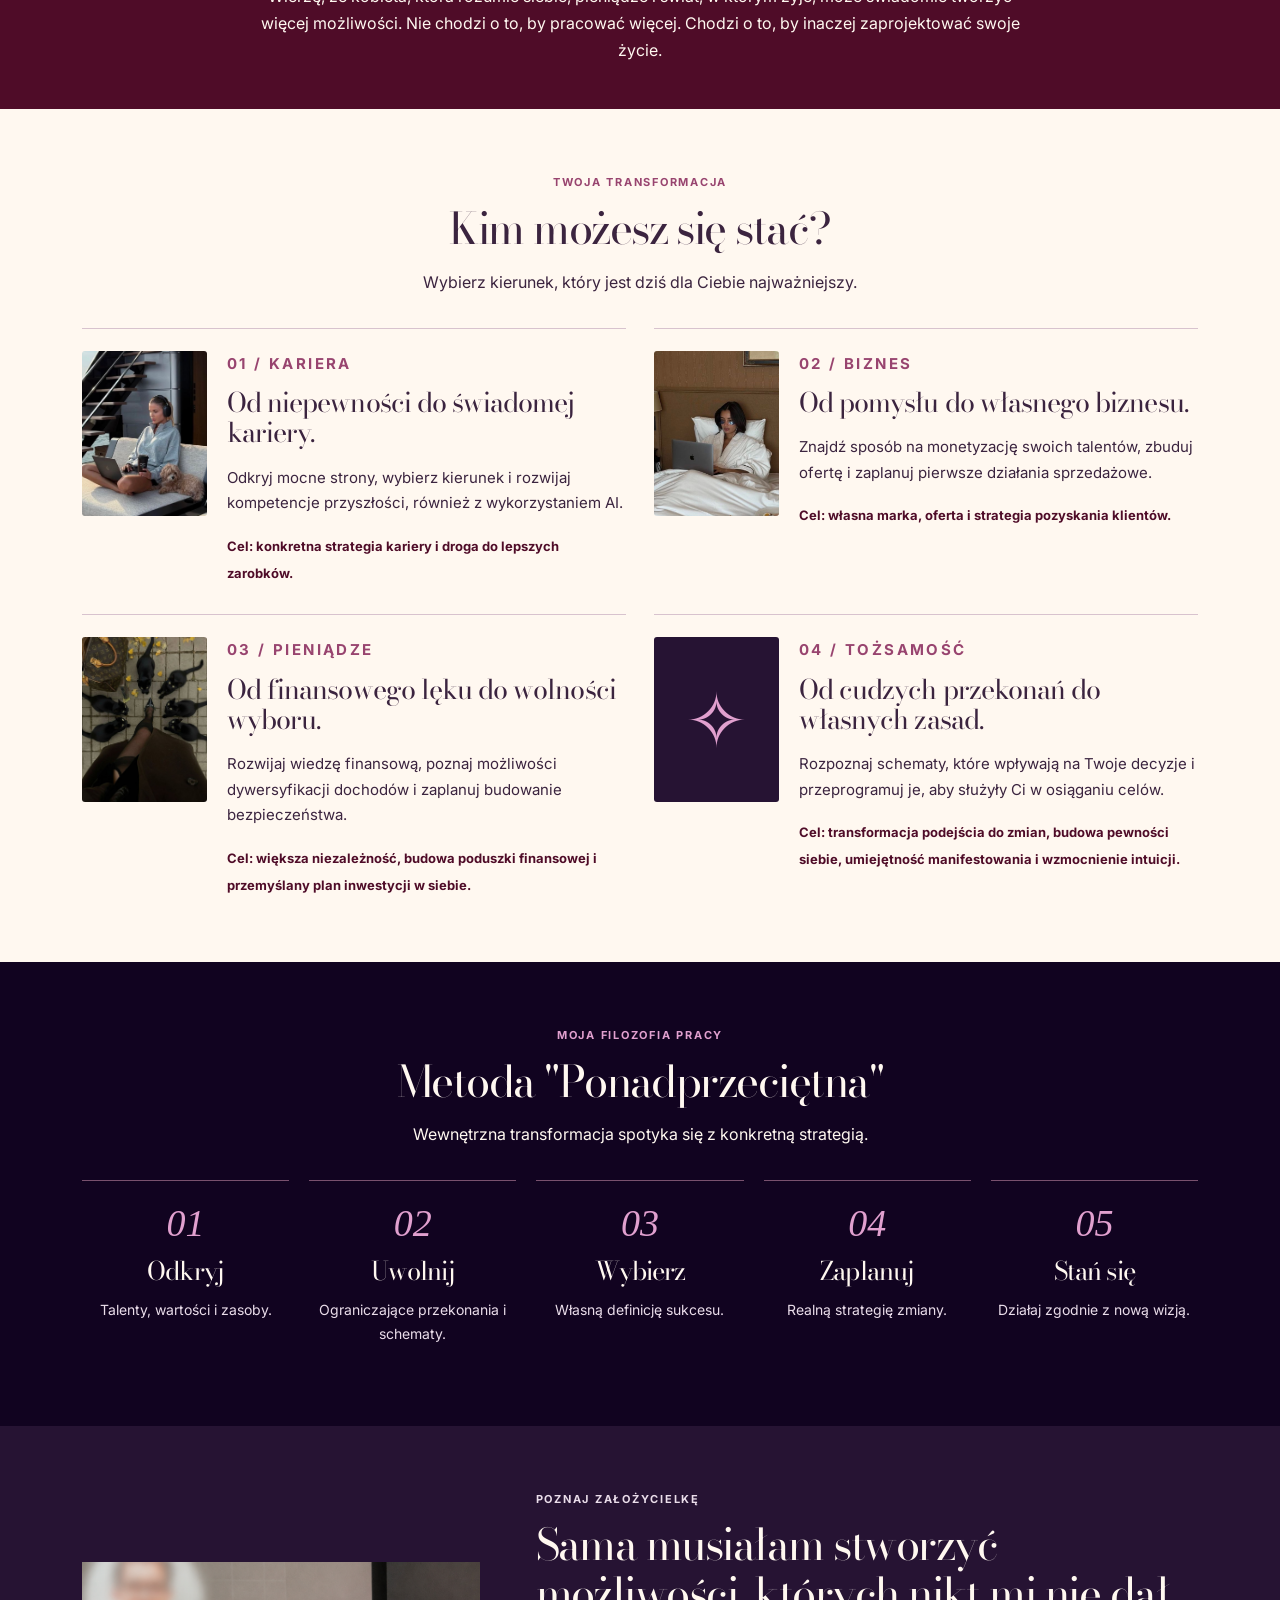
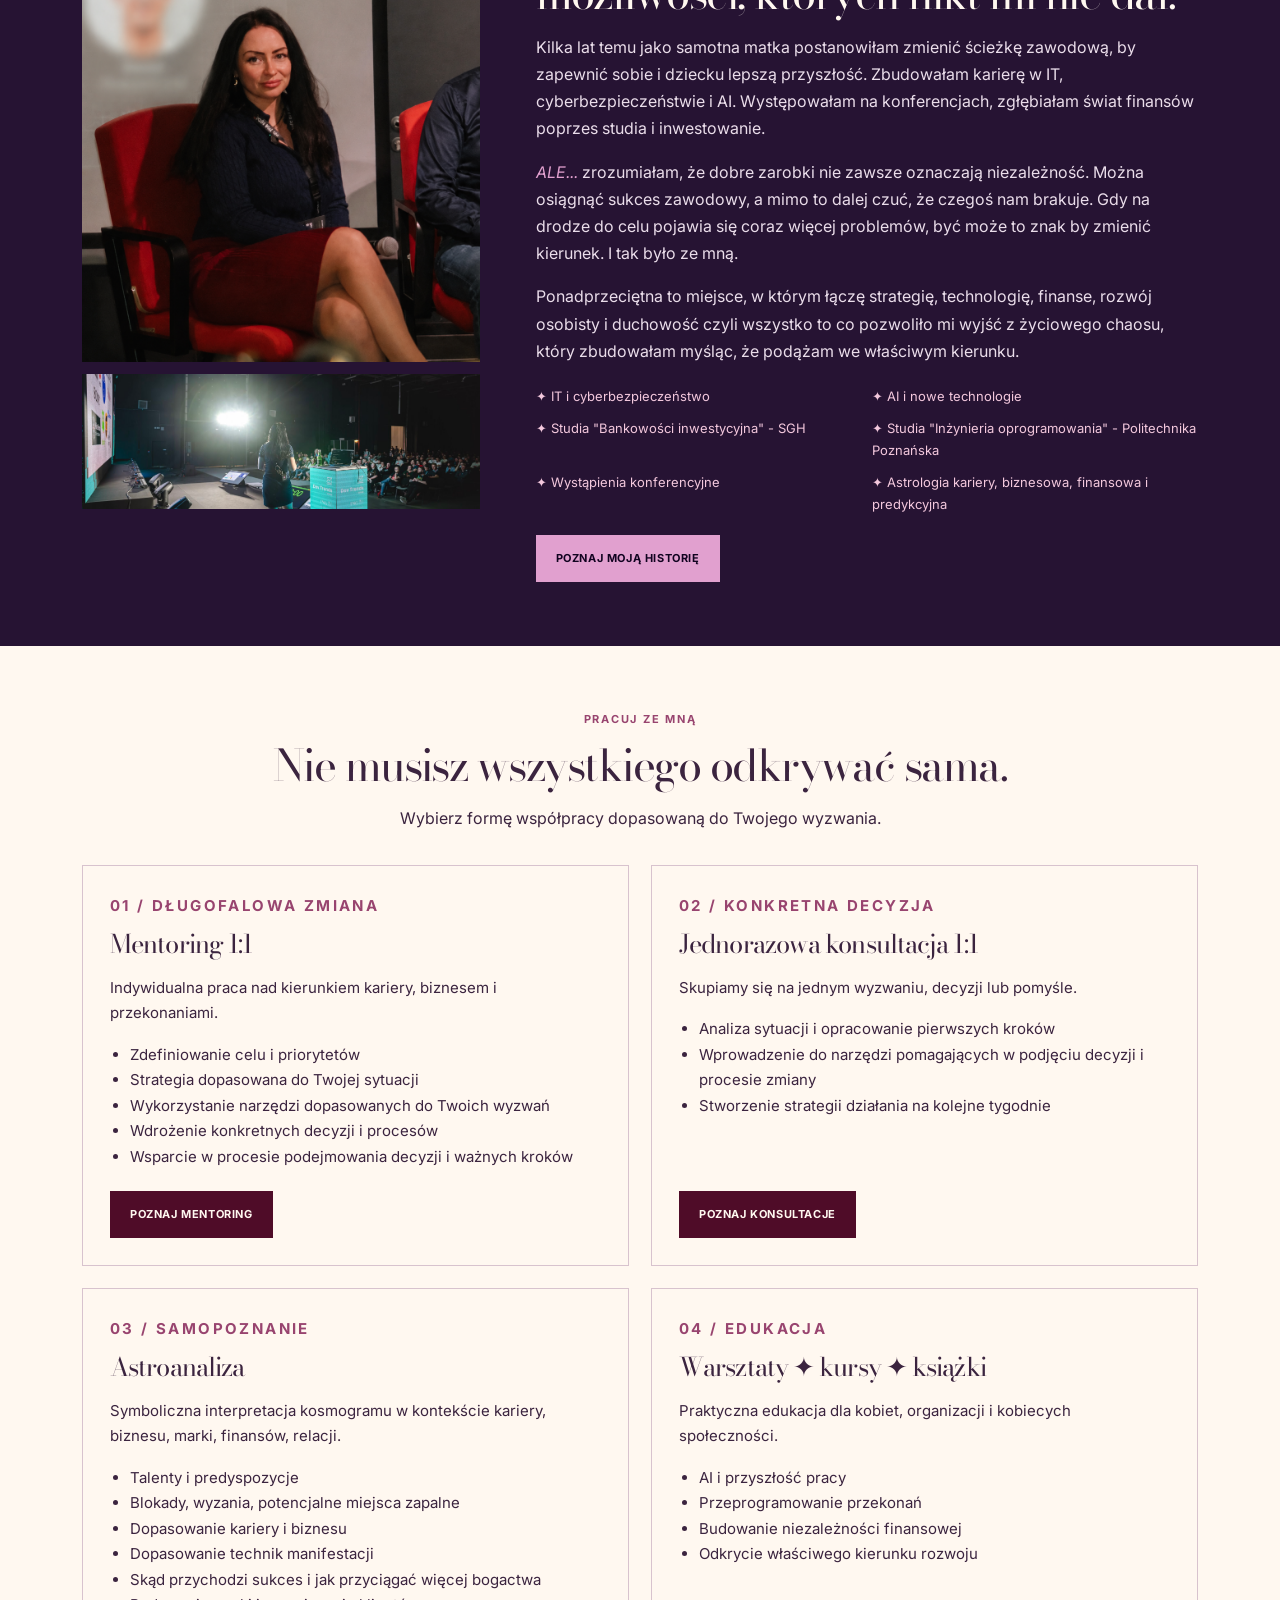
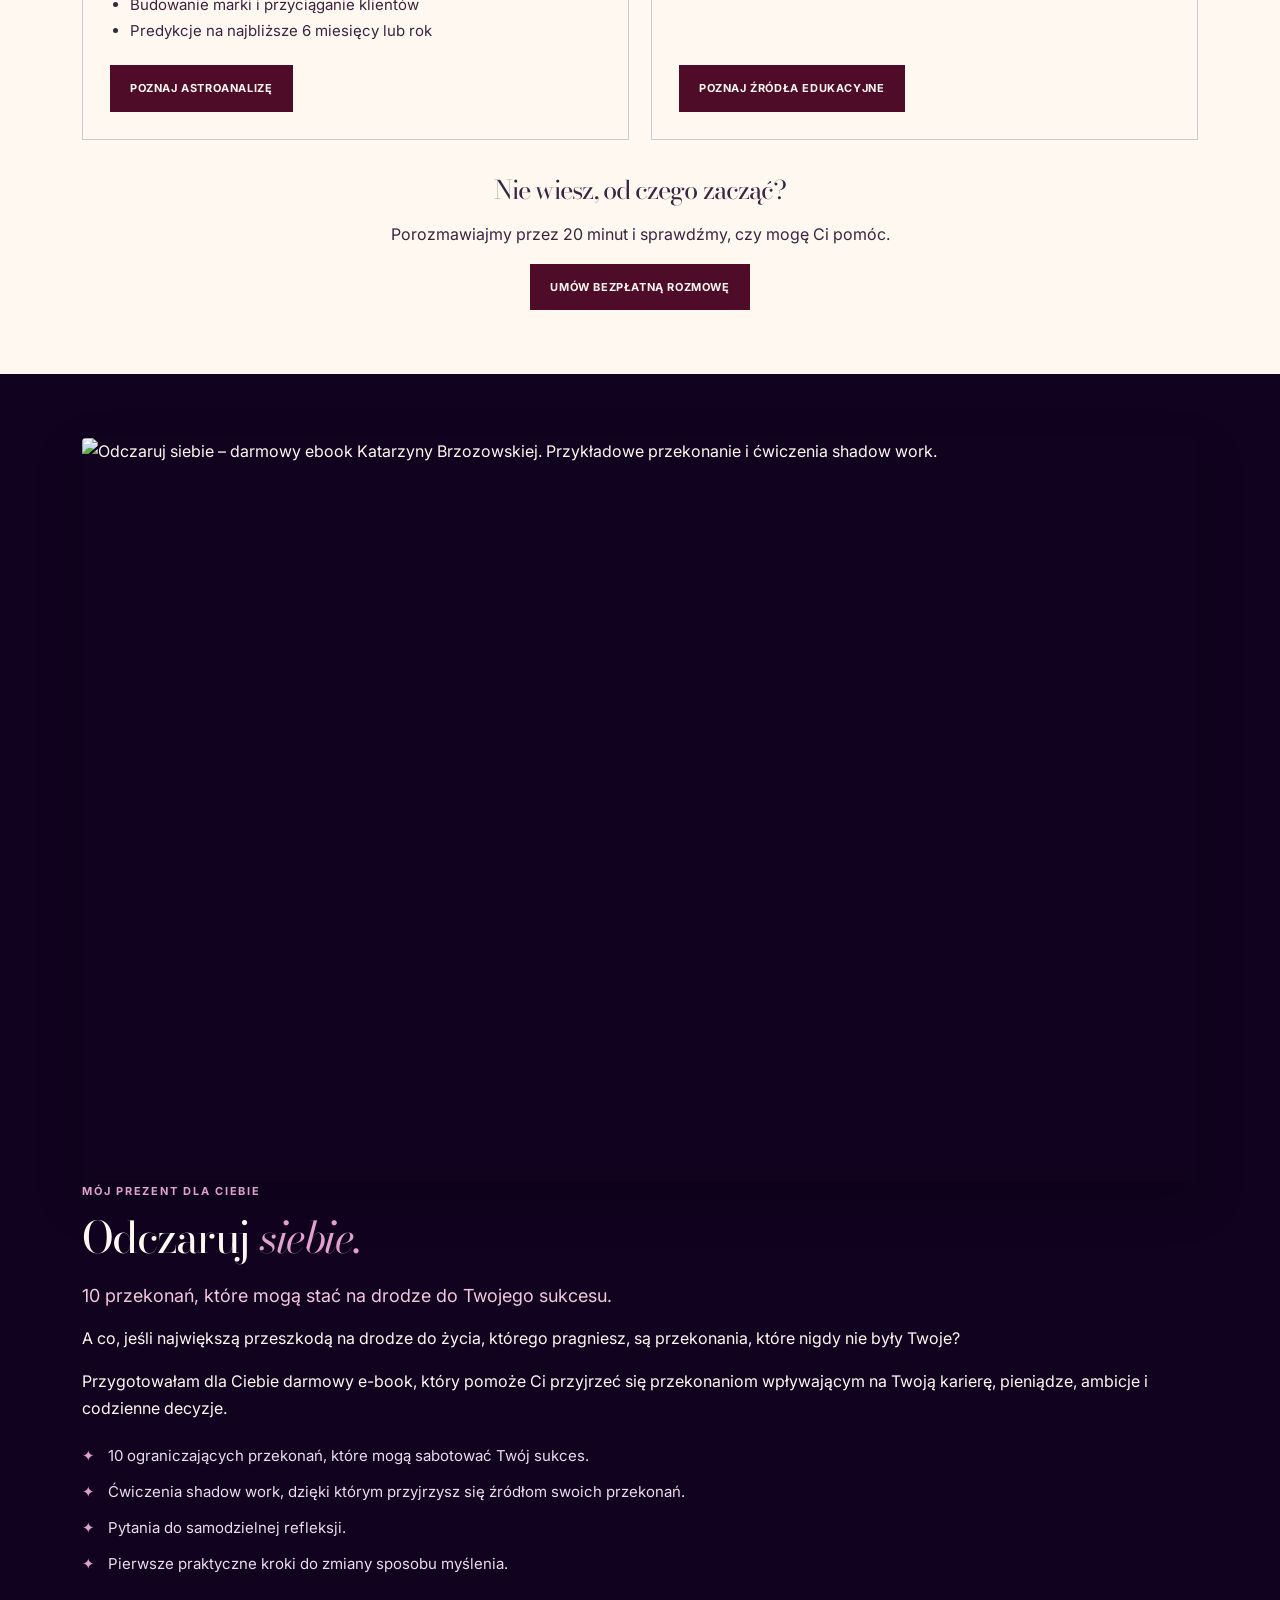
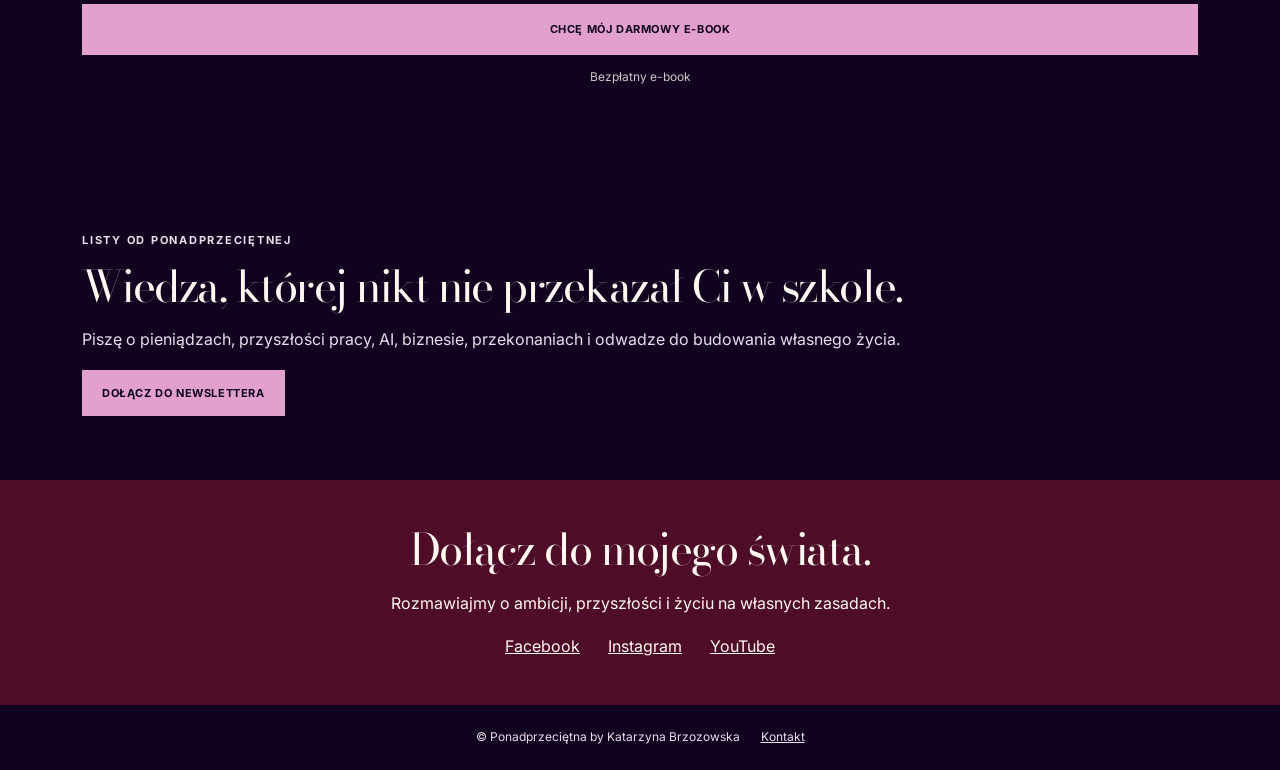
==== commit 96916466: "Update index.html" ====
--- a/index.html
+++ b/index.html
@@ -10,7 +10,7 @@
     <link rel="stylesheet" href="assets/home.css">
   </head>
   <body>
-    <header>z
+    <header>
       <a class="logo" href="index.html">PONADPRZECIĘTNA<small>BY KATARZYNA BRZOZOWSKA</small></a>
       <button class="menu" aria-expanded="false" aria-controls="nav">Menu ☰</button>
       <nav id="nav">
@@ -273,15 +273,9 @@
           </div>
         </div>
       </section>
-    <header>
-
-      <!-- ==========================================
-           NEWSLETTER & FREE EBOOK
-           ========================================== -->
-      
-      <section id="newsletter">
-      
-          <div class="wrap news">
+      <section id="ebook">
+      
+          <div class="wrap ebook-grid">
       
               <!-- Ebook visual -->
       
@@ -354,14 +348,14 @@
                   </ul>
       
                   <a
-                      href="https://katarzynabrzozowska.kit.com/bc1f413abd"
+                      href="UZUPELNIJ_LINK_DO_EBOOKA"
                       class="btn"
                   >
                       Chcę mój darmowy e-book
                   </a>
       
                   <p class="ebook-note">
-                      Bezpłatny e-book · Newsletter Ponadprzeciętna
+                      Bezpłatny e-book
                   </p>
       
               </div>
@@ -370,19 +364,15 @@
       
       </section>
 
-          <div>
-            <p class="eyebrow">Listy od Ponadprzeciętnej</p>
-            <h2>Wiedza, której nikt nie przekazał Ci w szkole.</h2>
-            <p>Piszę o pieniądzach, przyszłości pracy, AI, biznesie, przekonaniach i odwadze do budowania własnego życia.</p>
-            <p>Dołącz i dowiedz się jako pierwsza o premierze darmowego e-booka „Odczaruj siebie”.</p>
-            <form action="https://katarzynabrzozowska.kit.com/bc1f413abd" method="post">
-              <label for="email">Twój adres e-mail</label>
-              <input id="email" name="email_address" type="email" autocomplete="email" required placeholder="twoj@email.pl">
-              <button class="btn" type="submit">Dołącz do newslettera</button>
-            </form>
-          </div>
-        </div>
-      </section>
+      <section id="newsletter">
+        <div class="wrap newsletter-inner">
+          <p class="eyebrow">Listy od Ponadprzeciętnej</p>
+          <h2>Wiedza, której nikt nie przekazał Ci w szkole.</h2>
+          <p>Piszę o pieniądzach, przyszłości pracy, AI, biznesie, przekonaniach i odwadze do budowania własnego życia.</p>
+          <a class="btn" href="https://katarzynabrzozowska.kit.com/bc1f413abd">Dołącz do newslettera</a>
+        </div>
+      </section>
+
       <section class="manifest">
         <div class="wrap intro">
           <h2>Dołącz do mojego świata.</h2>
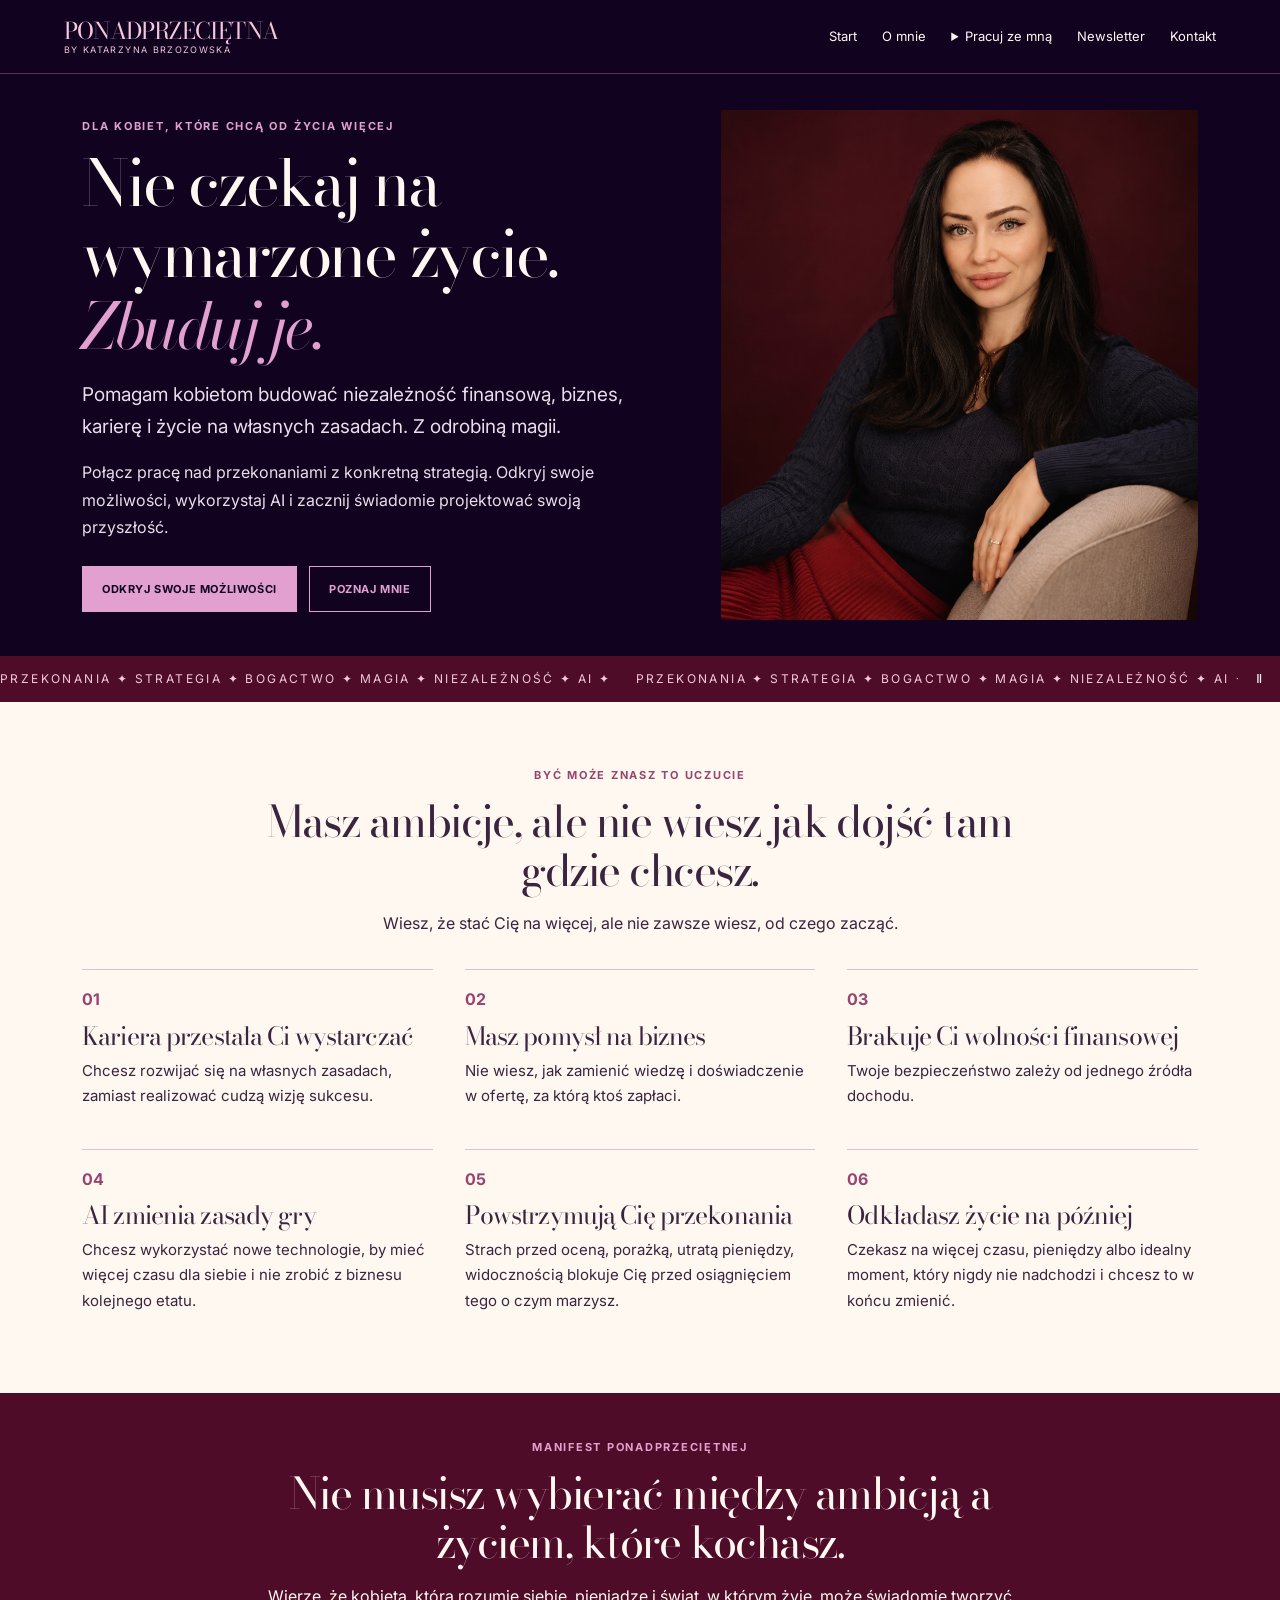
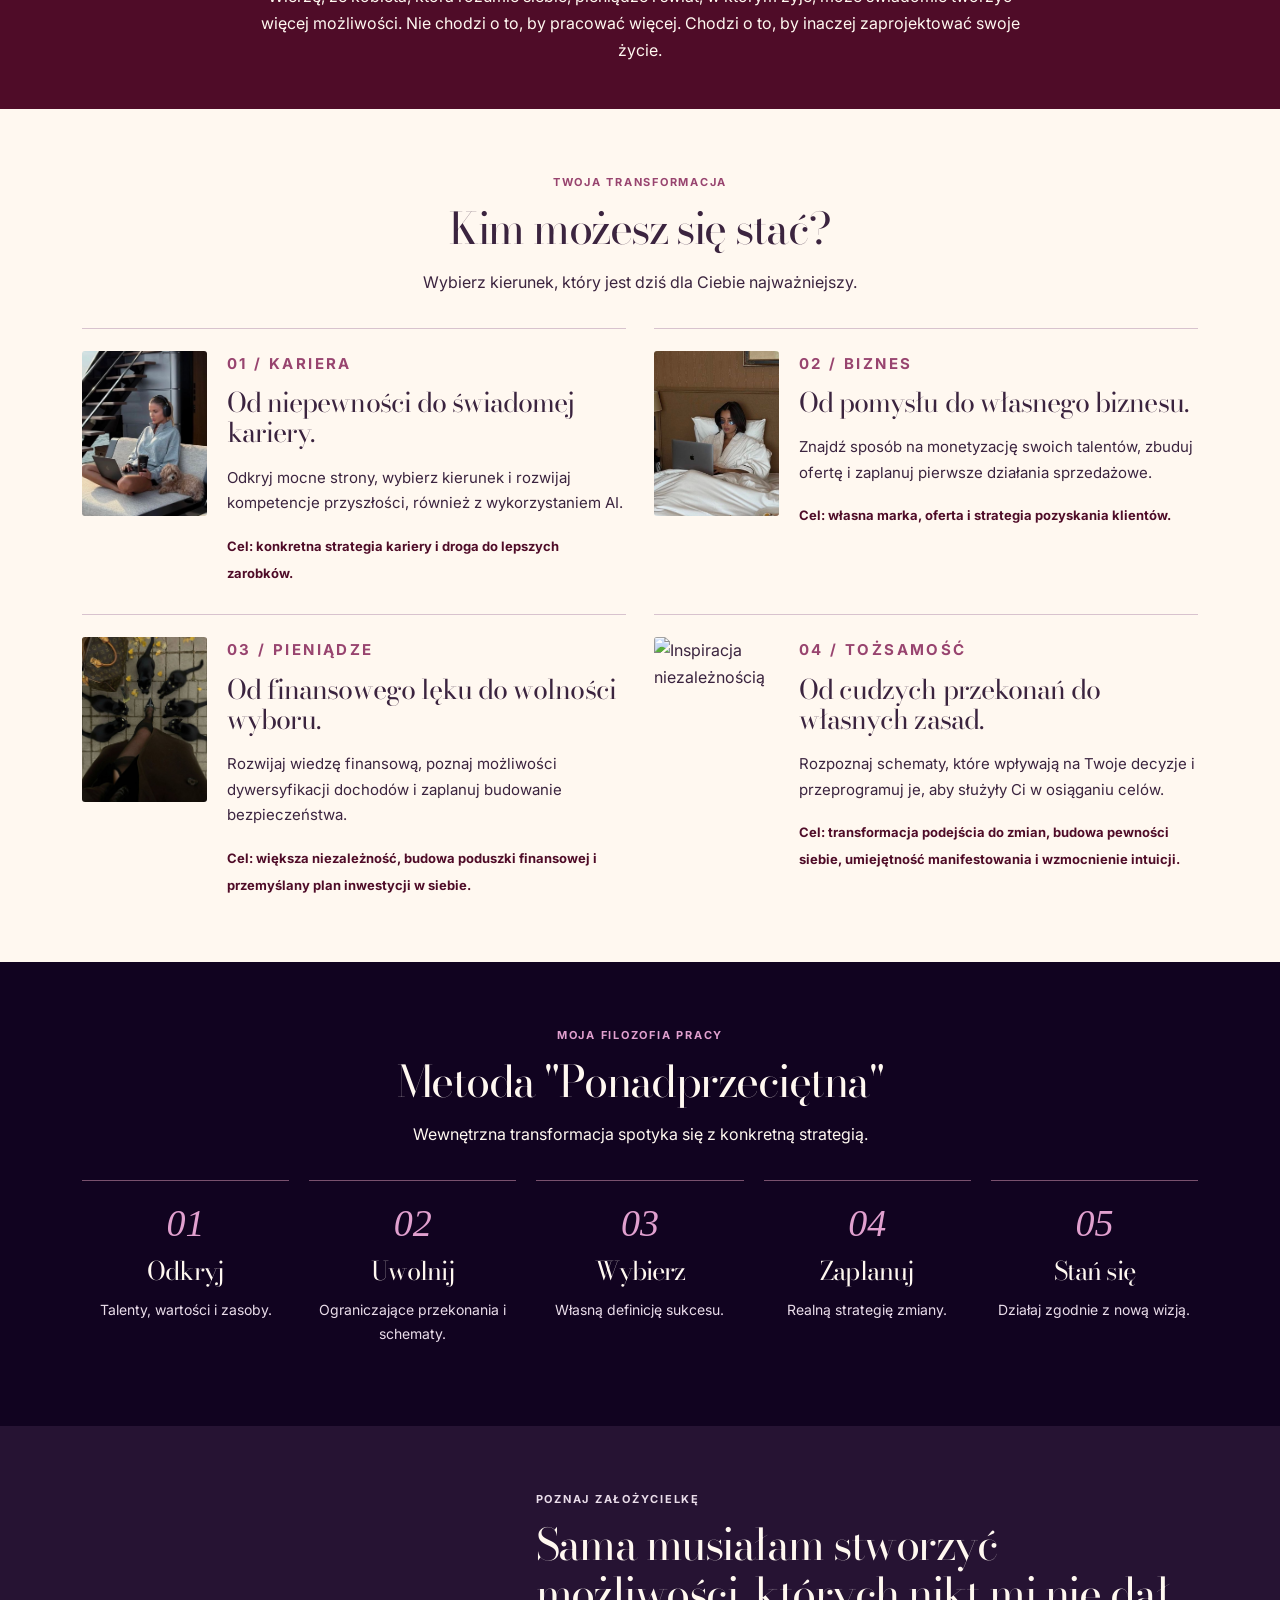
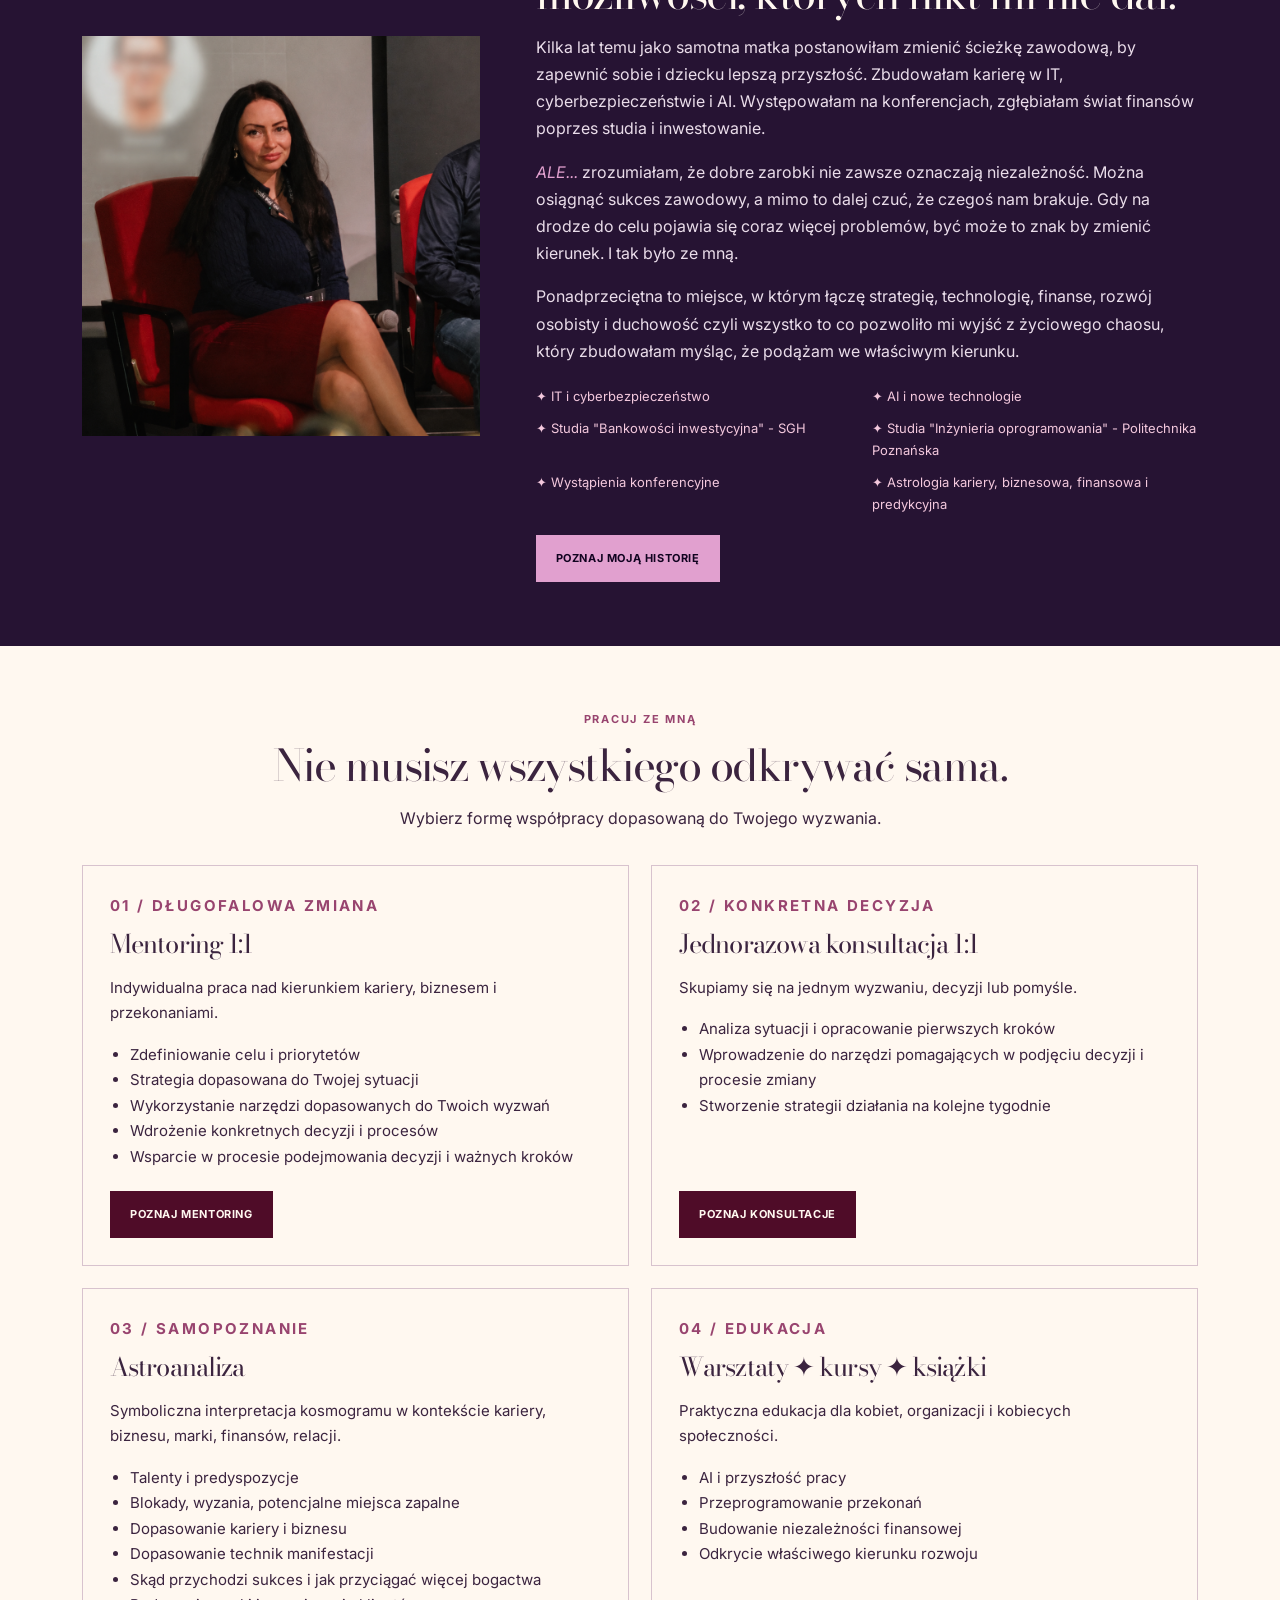
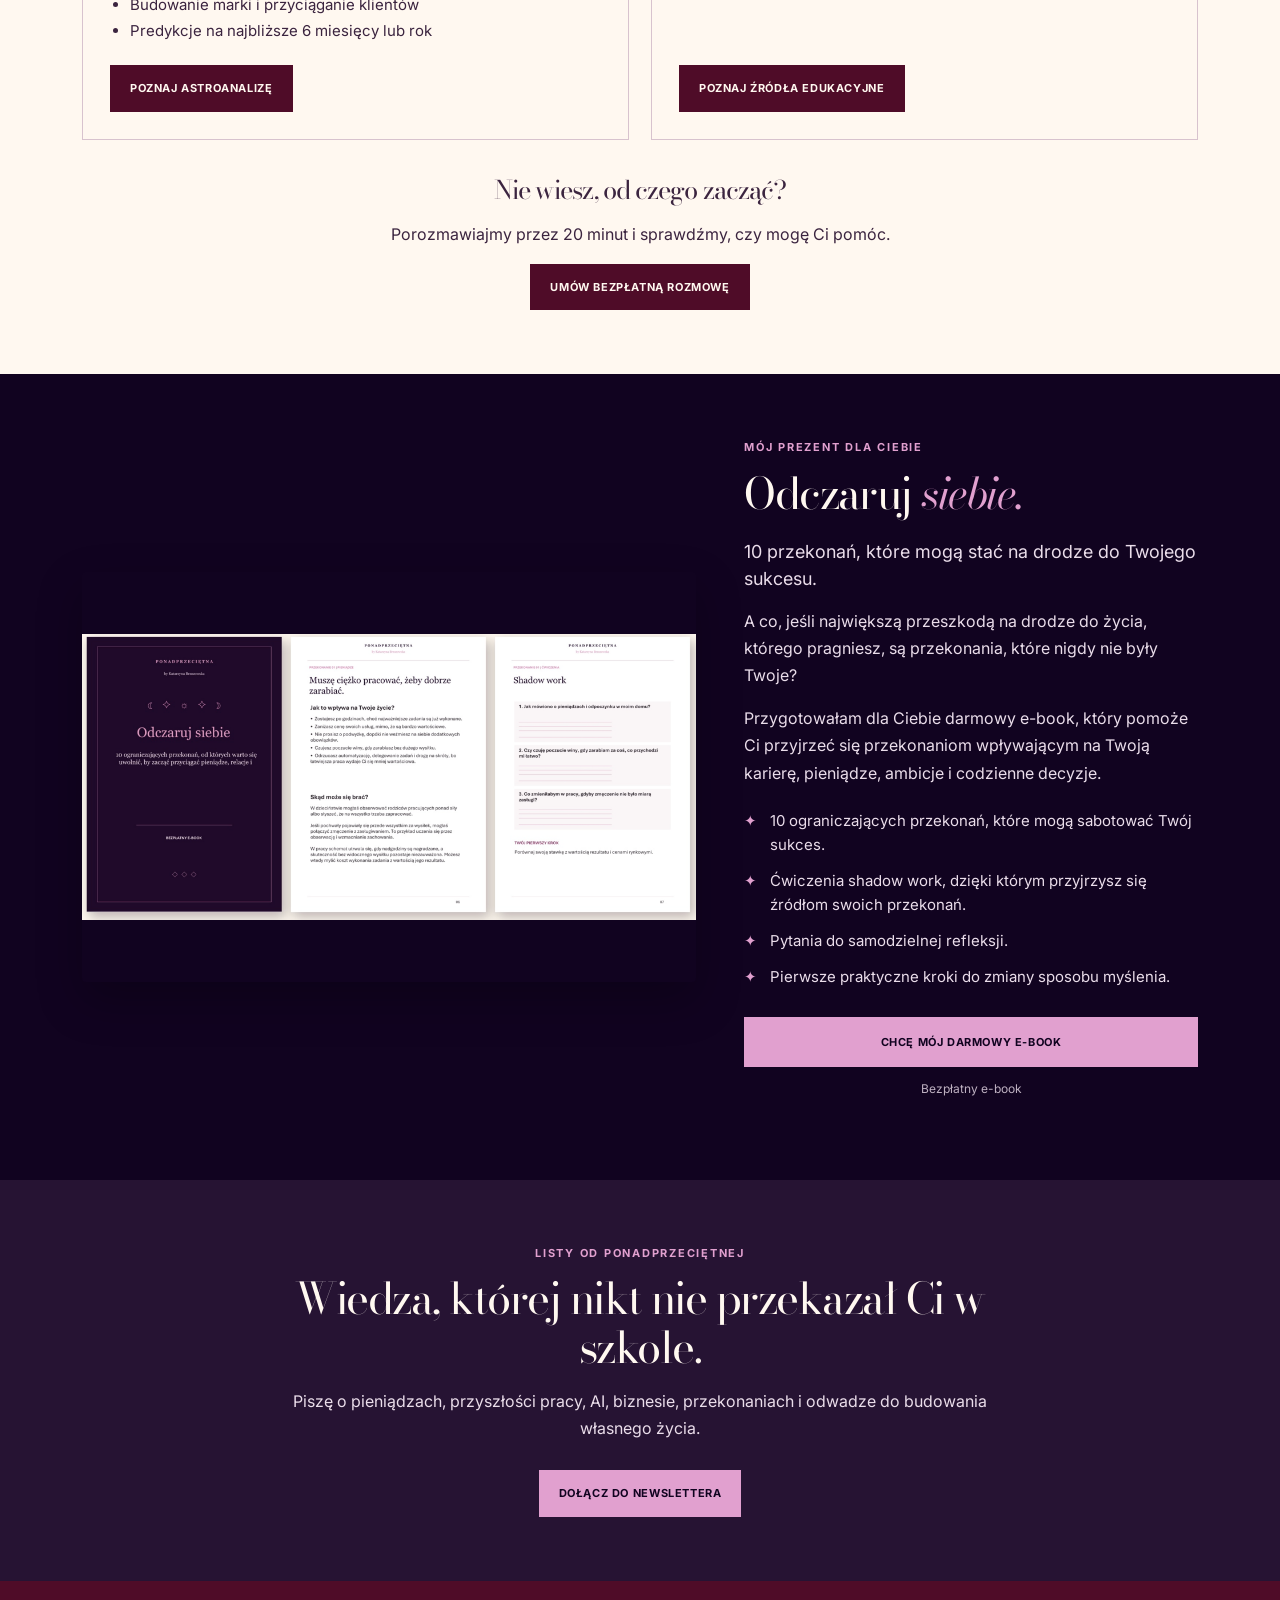
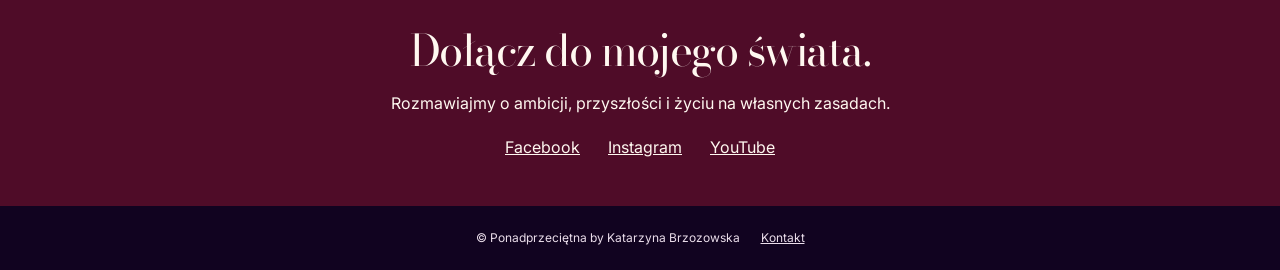
==== commit d21b6995: "Update index.html" ====
--- a/index.html
+++ b/index.html
@@ -138,9 +138,7 @@
               </div>
             </article>
             <article>
-              <div class="symbol" aria-hidden="true">
-                ✧
-              </div>
+              <img src="assets/identity.jpg" alt="Inspiracja niezależnością" loading="lazy">
               <div>
                 <p class="eyebrow">04 / Tożsamość</p>
                 <h3>Od cudzych przekonań do własnych zasad.</h3>
@@ -191,7 +189,6 @@
         <div class="wrap split">
           <div>
             <img class="bio-photo" src="assets/stage.jpg" alt="Katarzyna Brzozowska" loading="lazy">
-            <img class="stage" src="assets/workshops.jpg" alt="Wystąpienie na konferencji" loading="lazy">
           </div>
           <div>
             <p class="eyebrow">Poznaj założycielkę</p>
--- a/assets/home.css
+++ b/assets/home.css
@@ -517,18 +517,18 @@
    15. NEWSLETTER & FREE EBOOK
    ================================================== */
 
-#newsletter {
+#ebook {
     background: var(--dark);
     color: var(--cream);
 }
 
-#newsletter p {
+#ebook p:not(.eyebrow) {
     color: var(--muted);
 }
 
-.news {
-    display: grid;
-    grid-template-columns: 1.15fr 0.85fr;
+.ebook-grid {
+    display: grid;
+    grid-template-columns: minmax(0, 1.15fr) minmax(0, 0.85fr);
     gap: 48px;
     align-items: center;
     max-width: 1180px;
@@ -758,7 +758,7 @@
 
     .split,
     .bio .split,
-    .news {
+    .ebook-grid {
         grid-template-columns: 1fr;
         gap: 25px;
     }
@@ -869,3 +869,21 @@
         display: none;
     }
 }
+/* Independent newsletter section */
+#newsletter {
+    background: var(--panel);
+    color: var(--cream);
+}
+.newsletter-inner {
+    max-width: 800px;
+    text-align: center;
+}
+.newsletter-inner p:not(.eyebrow) {
+    color: var(--muted);
+}
+.newsletter-inner .btn {
+    margin-top: 12px;
+}
+#ebook .ebook-subtitle {
+    color: var(--pale);
+}
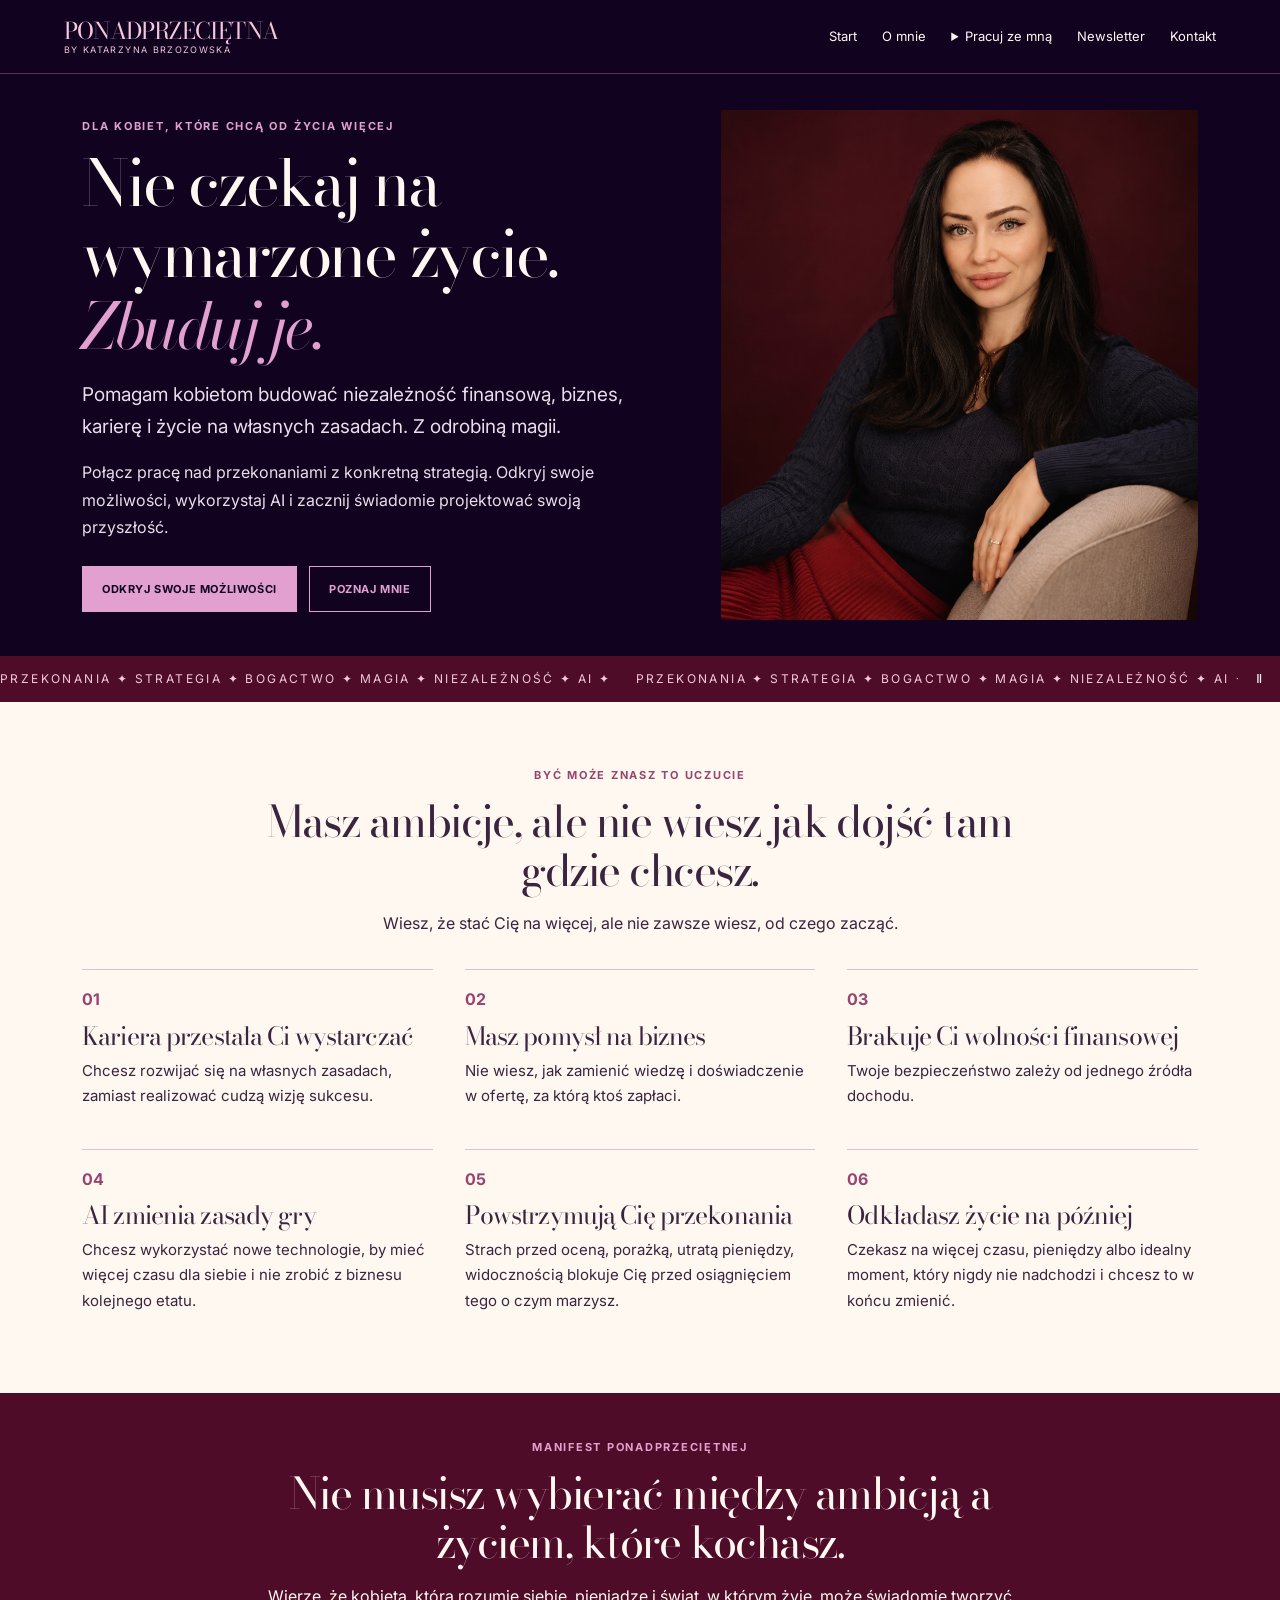
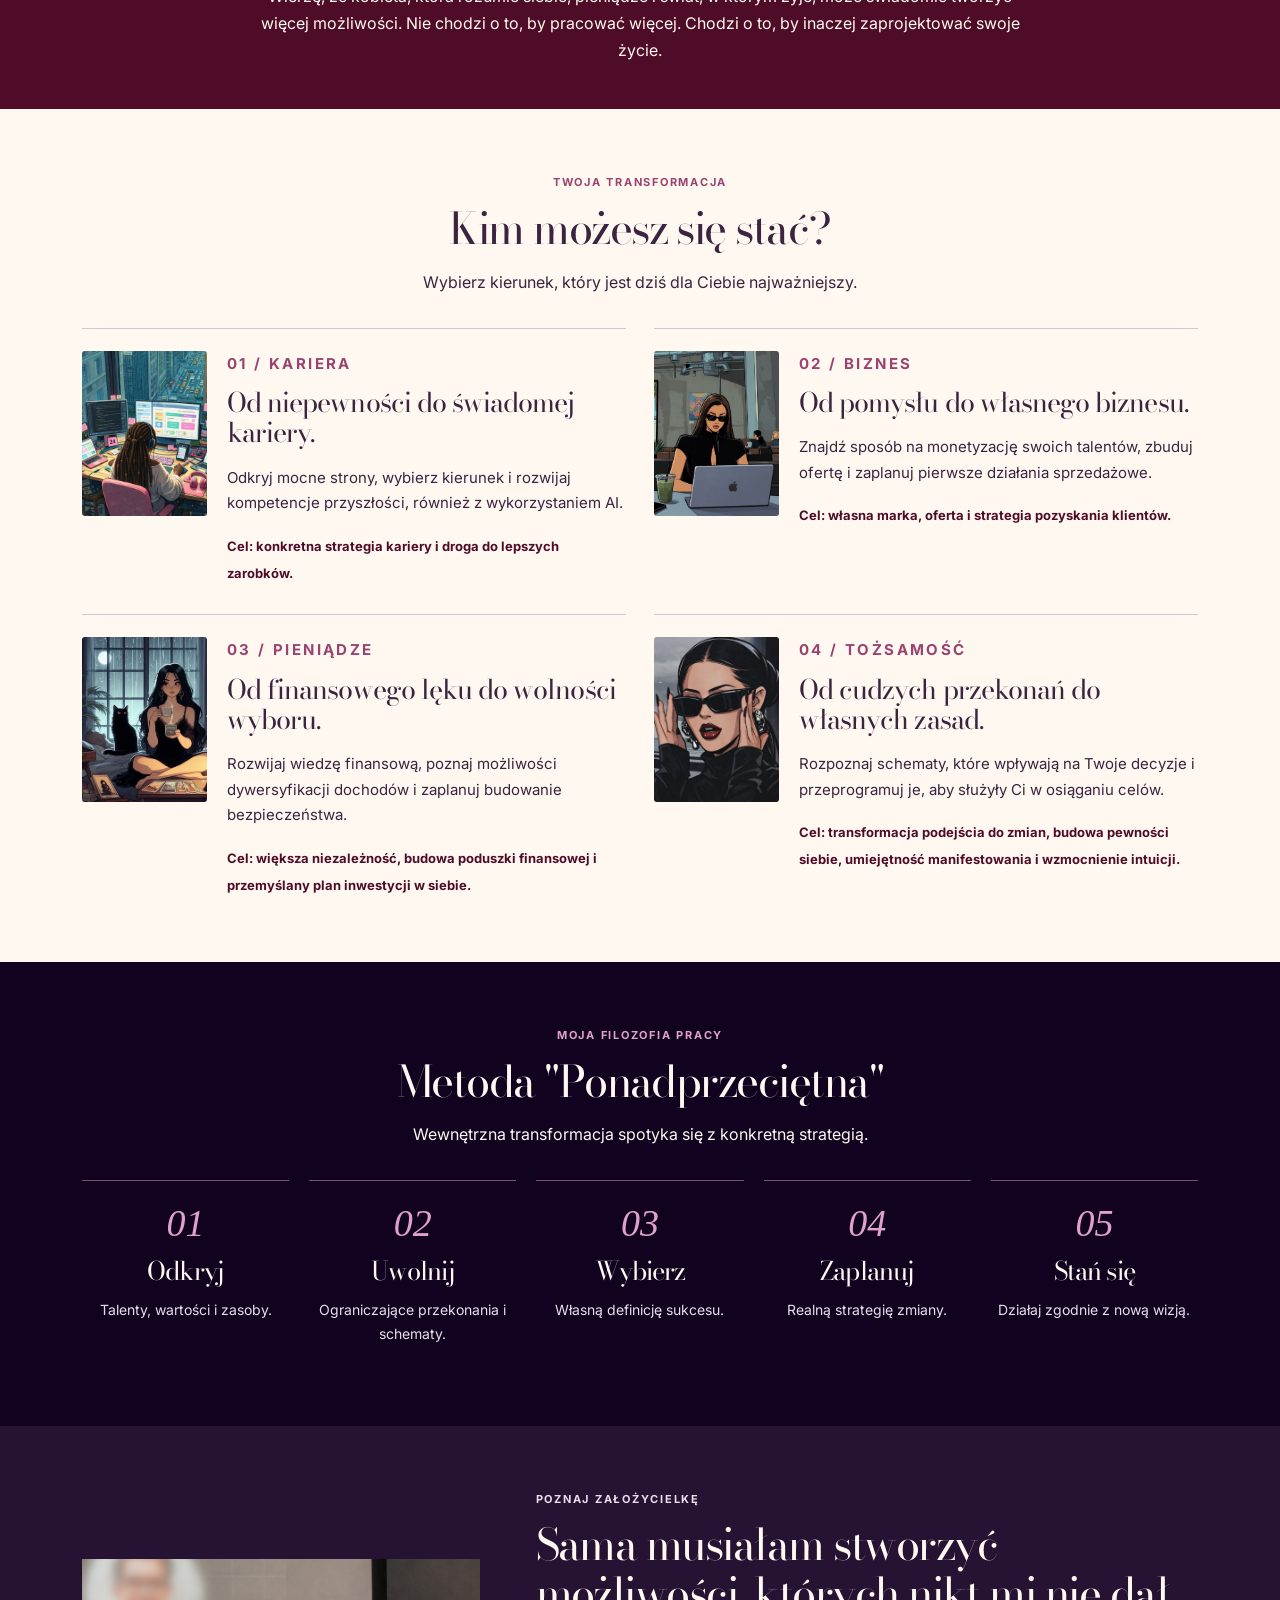
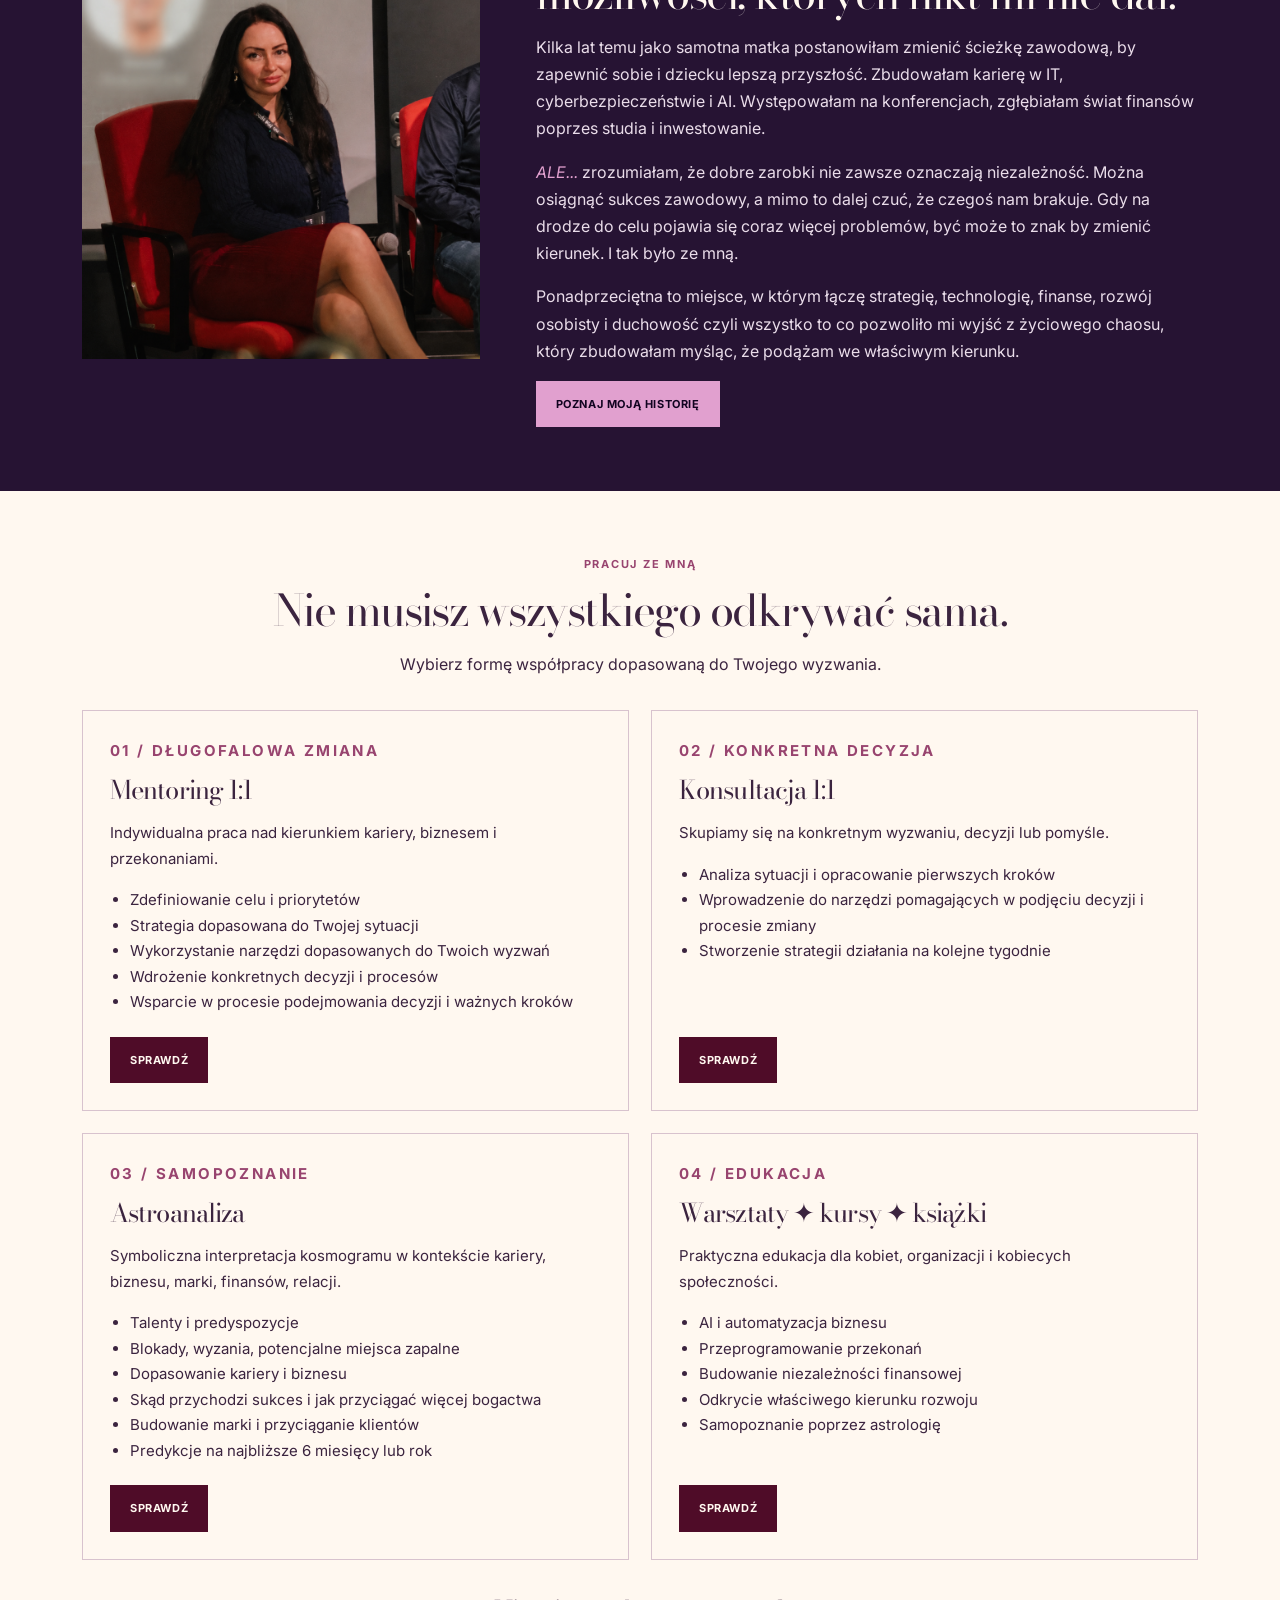
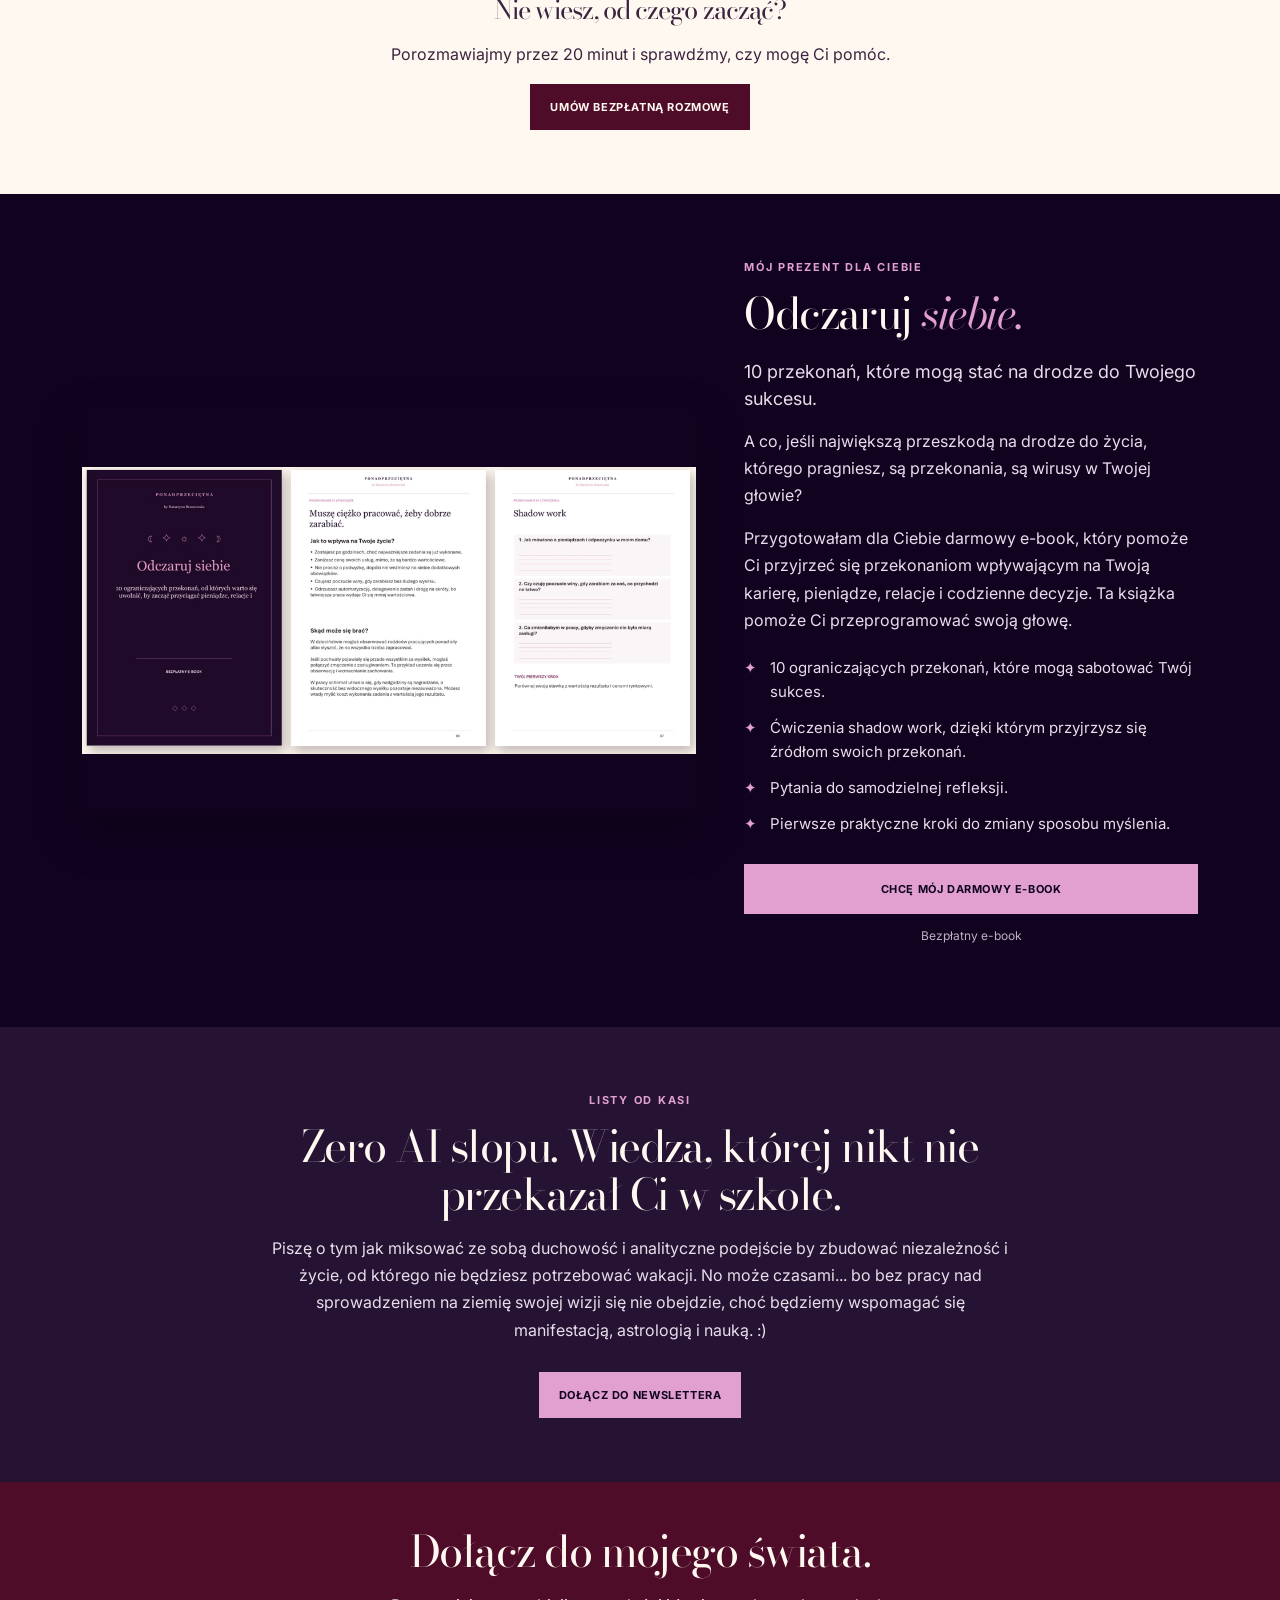
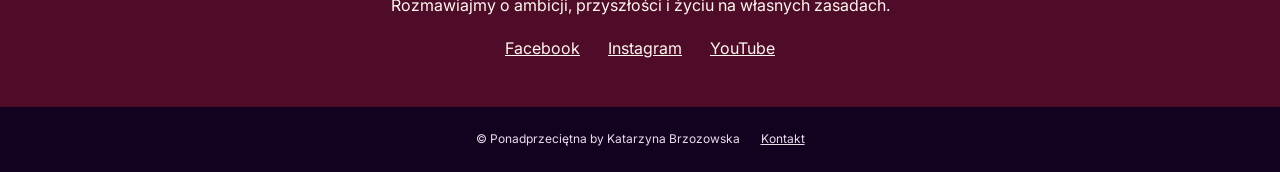
==== commit 411549de: "Update index.html" ====
--- a/index.html
+++ b/index.html
@@ -196,9 +196,7 @@
             <p>Kilka lat temu jako samotna matka postanowiłam zmienić ścieżkę zawodową, by zapewnić sobie i dziecku lepszą przyszłość. Zbudowałam karierę w IT, cyberbezpieczeństwie i AI. Występowałam na konferencjach, zgłębiałam świat finansów poprzes studia i inwestowanie.</p>
             <p><em>ALE...</em> zrozumiałam, że dobre zarobki nie zawsze oznaczają niezależność. Można osiągnąć sukces zawodowy, a mimo to dalej czuć, że czegoś nam brakuje. Gdy na drodze do celu pojawia się coraz więcej problemów, być może to znak by zmienić kierunek. I tak było ze mną.</p>
             <p>Ponadprzeciętna to miejsce, w którym łączę strategię, technologię, finanse, rozwój osobisty i duchowość czyli wszystko to co pozwoliło mi wyjść z życiowego chaosu, który zbudowałam myśląc, że podążam we właściwym kierunku.</p>
-            <div class="credentials">
-              <span>✦ IT i cyberbezpieczeństwo</span><span>✦ AI i nowe technologie</span><span>✦ Studia "Bankowości inwestycyjna" - SGH </span><span>✦ Studia "Inżynieria oprogramowania" - Politechnika Poznańska </span><span>✦ Wystąpienia konferencyjne</span><span>✦ Astrologia kariery, biznesowa, finansowa i predykcyjna</span>
-            </div>
+
             <a class="btn" href="about.html">Poznaj moją historię</a>
           </div>
         </div>
@@ -222,18 +220,18 @@
                 <li>Wdrożenie konkretnych decyzji i procesów</li>
                 <li>Wsparcie w procesie podejmowania decyzji i ważnych kroków</li>
               </ul>
-              <a class="btn" href="mentoring.html">Poznaj mentoring</a>
+              <a class="btn" href="mentoring.html">Sprawdź</a>
             </article>
             <article>
               <p class="eyebrow">02 / Konkretna decyzja</p>
-              <h3>Jednorazowa konsultacja 1:1</h3>
-              <p>Skupiamy się na jednym wyzwaniu, decyzji lub pomyśle.</p>
+              <h3>Konsultacja 1:1</h3>
+              <p>Skupiamy się na konkretnym wyzwaniu, decyzji lub pomyśle.</p>
               <ul>
                 <li>Analiza sytuacji i opracowanie pierwszych kroków</li>
                 <li>Wprowadzenie do narzędzi pomagających w podjęciu decyzji i procesie zmiany</li>
                 <li>Stworzenie strategii działania na kolejne tygodnie</li>
               </ul>
-              <a class="btn" href="konsultacje.html">Poznaj konsultacje</a>
+              <a class="btn" href="konsultacje.html">Sprawdź</a>
             </article>
             <article>
               <p class="eyebrow">03 / Samopoznanie</p>
@@ -243,24 +241,24 @@
                 <li>Talenty i predyspozycje</li>
                 <li>Blokady, wyzania, potencjalne miejsca zapalne</li>
                 <li>Dopasowanie kariery i biznesu</li>
-                <li>Dopasowanie technik manifestacji</li>
                 <li>Skąd przychodzi sukces i jak przyciągać więcej bogactwa</li>
                 <li>Budowanie marki i przyciąganie klientów</li>
                 <li>Predykcje na najbliższe 6 miesięcy lub rok</li>
               </ul>
-              <a class="btn" href="astroanaliza.html">Poznaj astroanalizę</a>
+              <a class="btn" href="astroanaliza.html">Sprawdź</a>
             </article>
             <article>
               <p class="eyebrow">04 / Edukacja</p>
               <h3>Warsztaty ✦ kursy ✦ książki</h3>
               <p>Praktyczna edukacja dla kobiet, organizacji i kobiecych społeczności.</p>
               <ul>
-                <li>AI i przyszłość pracy</li>
+                <li>AI i automatyzacja biznesu</li>
                 <li>Przeprogramowanie przekonań</li>
                 <li>Budowanie niezależności finansowej</li>
                 <li>Odkrycie właściwego kierunku rozwoju</li>
+                <li>Samopoznanie poprzez astrologię</li>
               </ul>
-              <a class="btn" href="warsztaty.html">Poznaj źródła edukacyjne</a>
+              <a class="btn" href="warsztaty.html">Sprawdź</a>
             </article>
           </div>
           <div class="intro call">
@@ -311,14 +309,15 @@
                   <p>
                       A co, jeśli największą przeszkodą
                       na drodze do życia, którego pragniesz,
-                      są przekonania, które nigdy nie były Twoje?
+                      są przekonania, są wirusy w Twojej głowie?
                   </p>
       
                   <p>
                       Przygotowałam dla Ciebie darmowy e-book,
                       który pomoże Ci przyjrzeć się przekonaniom
                       wpływającym na Twoją karierę, pieniądze,
-                      ambicje i codzienne decyzje.
+                      relacje i codzienne decyzje. 
+                      Ta książka pomoże Ci przeprogramować swoją głowę.
                   </p>
       
                   <ul class="ebook-benefits">
@@ -345,7 +344,7 @@
                   </ul>
       
                   <a
-                      href="UZUPELNIJ_LINK_DO_EBOOKA"
+                      href="https://katarzynabrzozowska.kit.com/9f994cd26f"
                       class="btn"
                   >
                       Chcę mój darmowy e-book
@@ -363,9 +362,9 @@
 
       <section id="newsletter">
         <div class="wrap newsletter-inner">
-          <p class="eyebrow">Listy od Ponadprzeciętnej</p>
-          <h2>Wiedza, której nikt nie przekazał Ci w szkole.</h2>
-          <p>Piszę o pieniądzach, przyszłości pracy, AI, biznesie, przekonaniach i odwadze do budowania własnego życia.</p>
+          <p class="eyebrow">Listy od Kasi</p>
+          <h2>Zero AI slopu. Wiedza, której nikt nie przekazał Ci w szkole.</h2>
+          <p>Piszę o tym jak miksować ze sobą duchowość i analityczne podejście by zbudować niezależność i życie, od którego nie będziesz potrzebować wakacji. No może czasami... bo bez pracy nad sprowadzeniem na ziemię swojej wizji się nie obejdzie, choć będziemy wspomagać się manifestacją, astrologią i nauką. :)</p>
           <a class="btn" href="https://katarzynabrzozowska.kit.com/bc1f413abd">Dołącz do newslettera</a>
         </div>
       </section>
